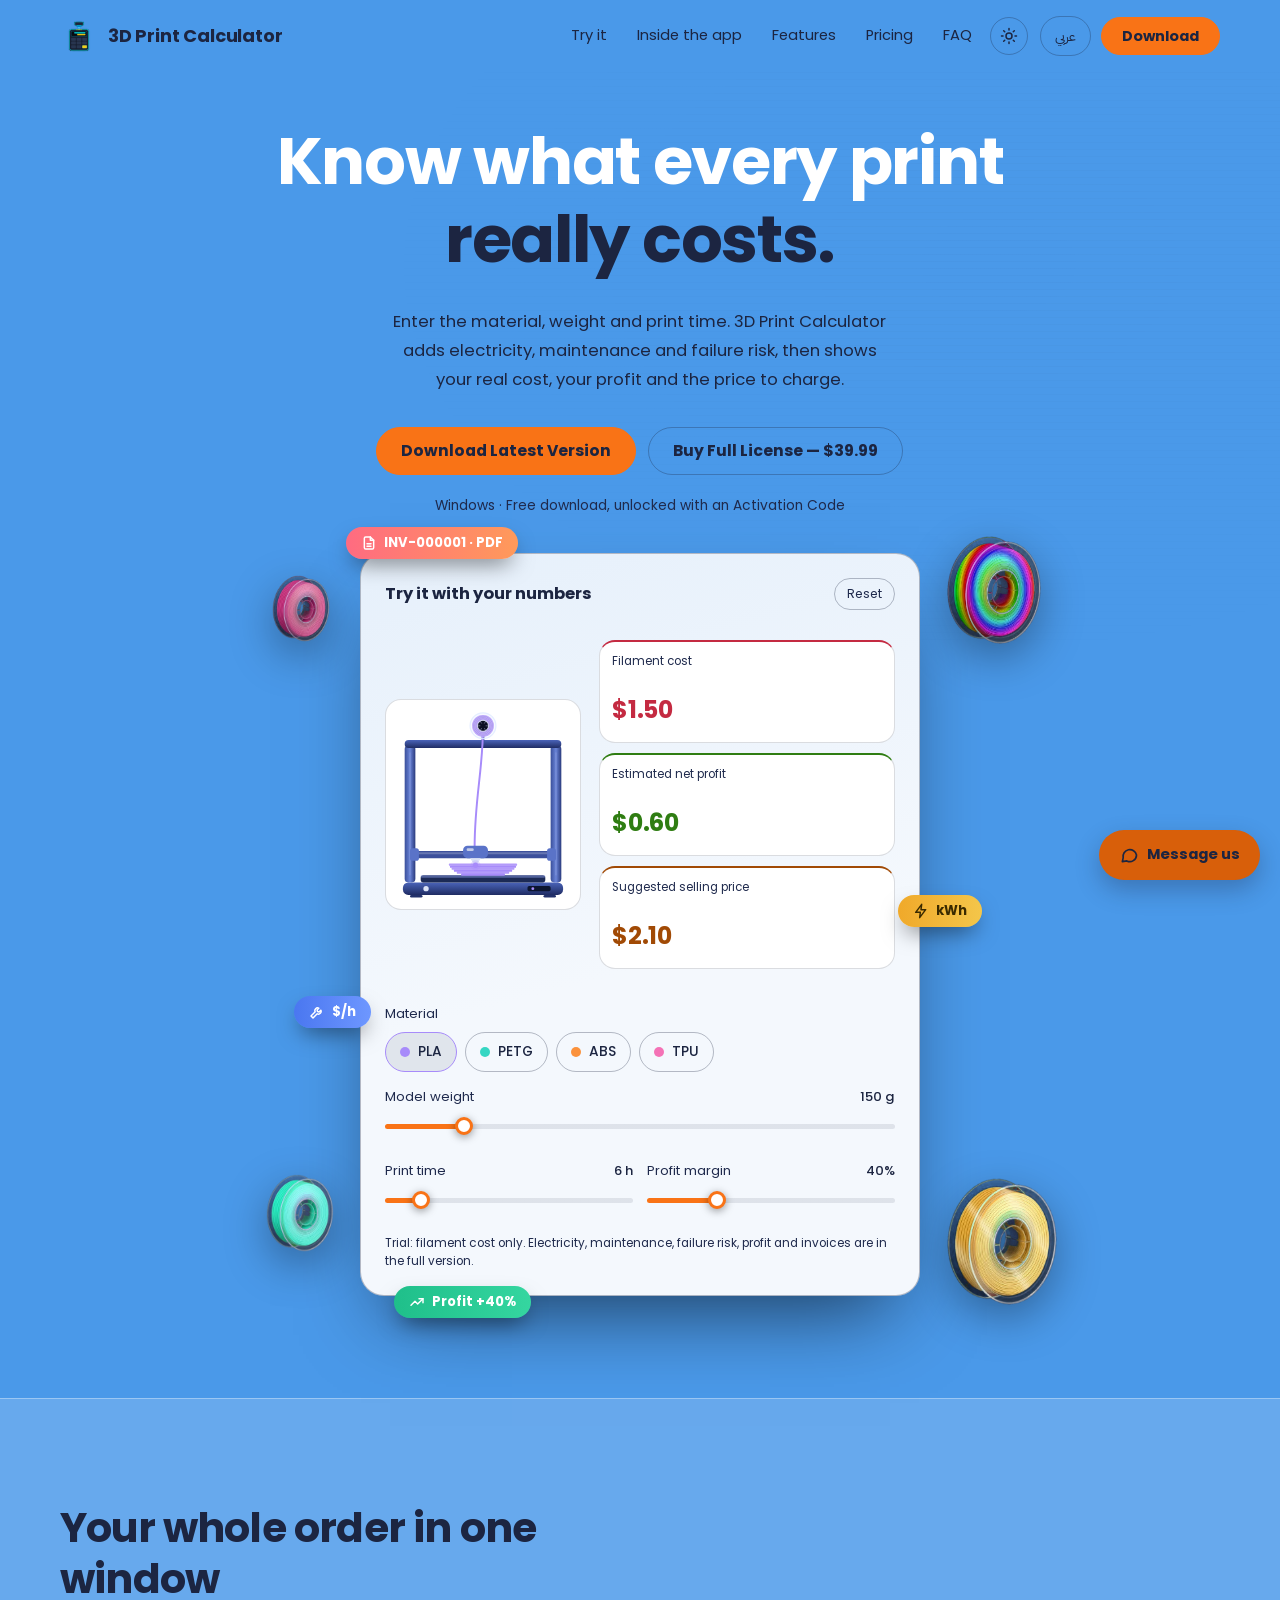
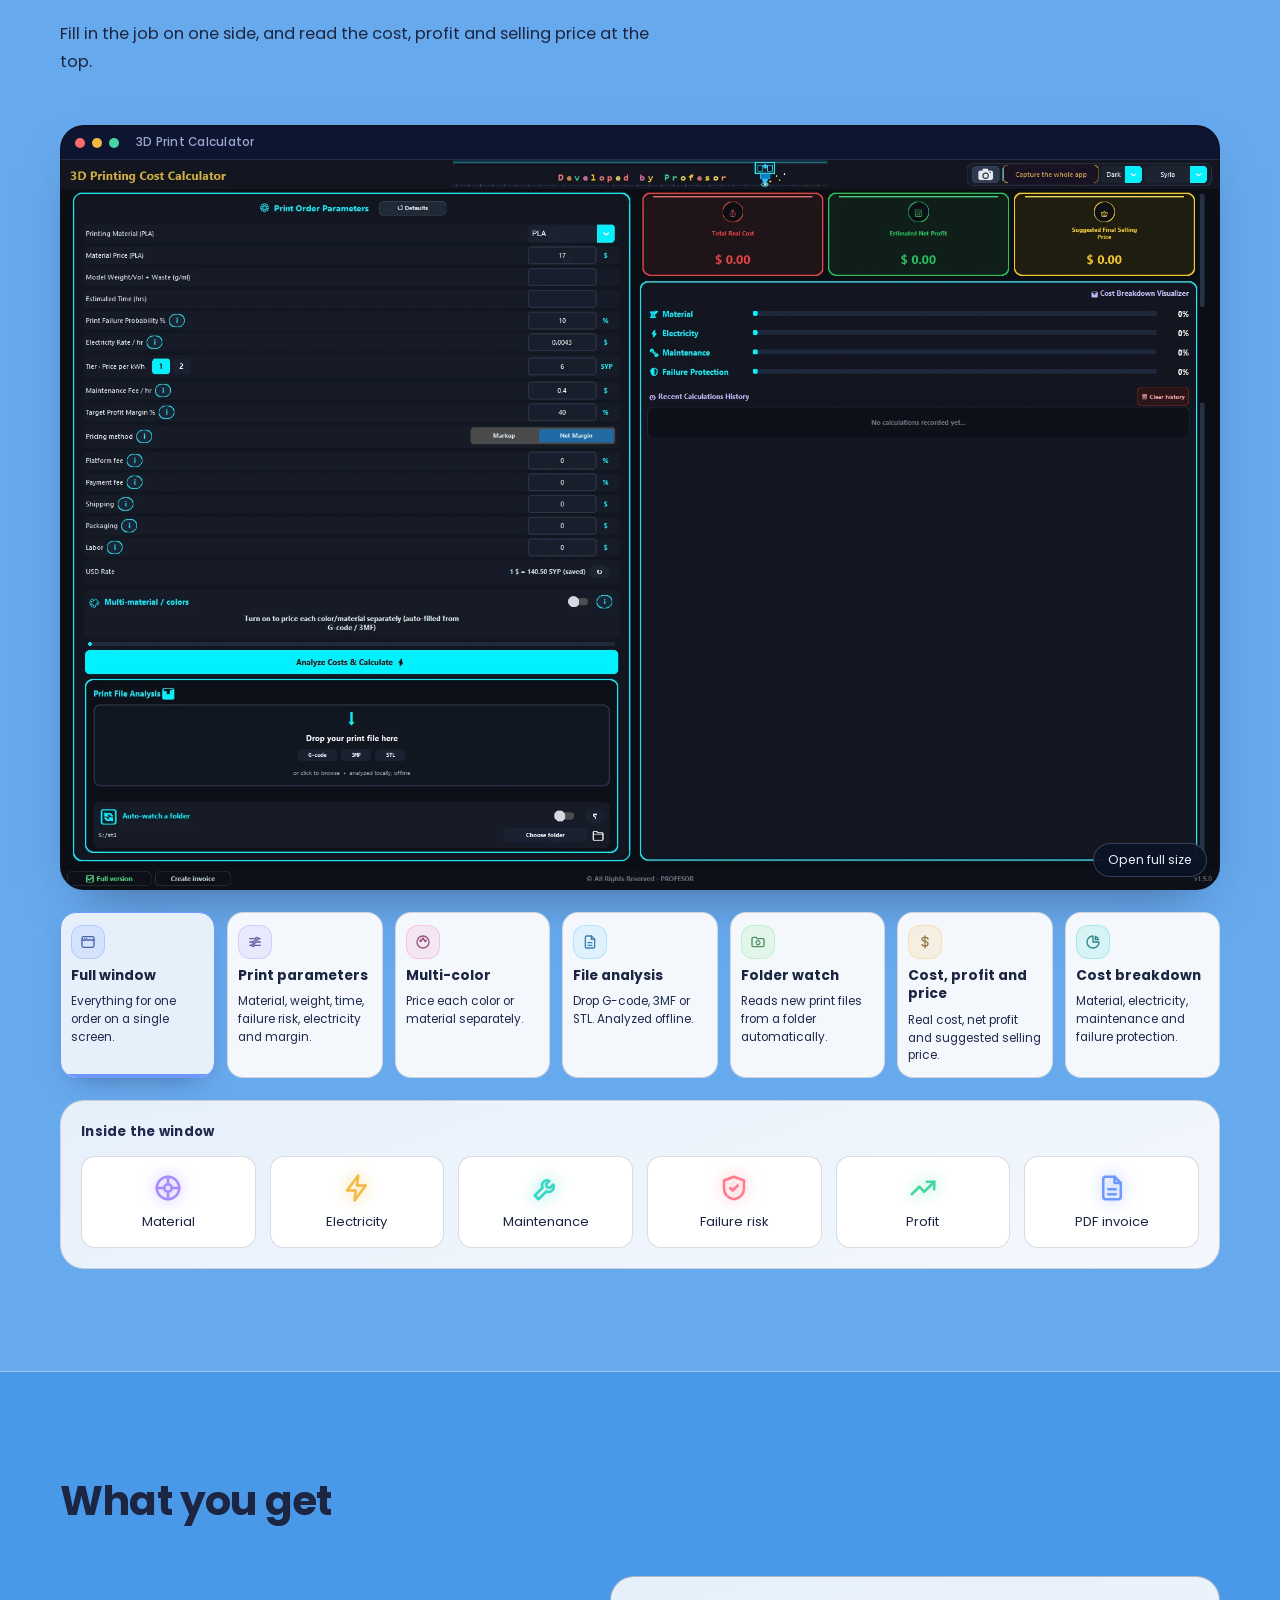
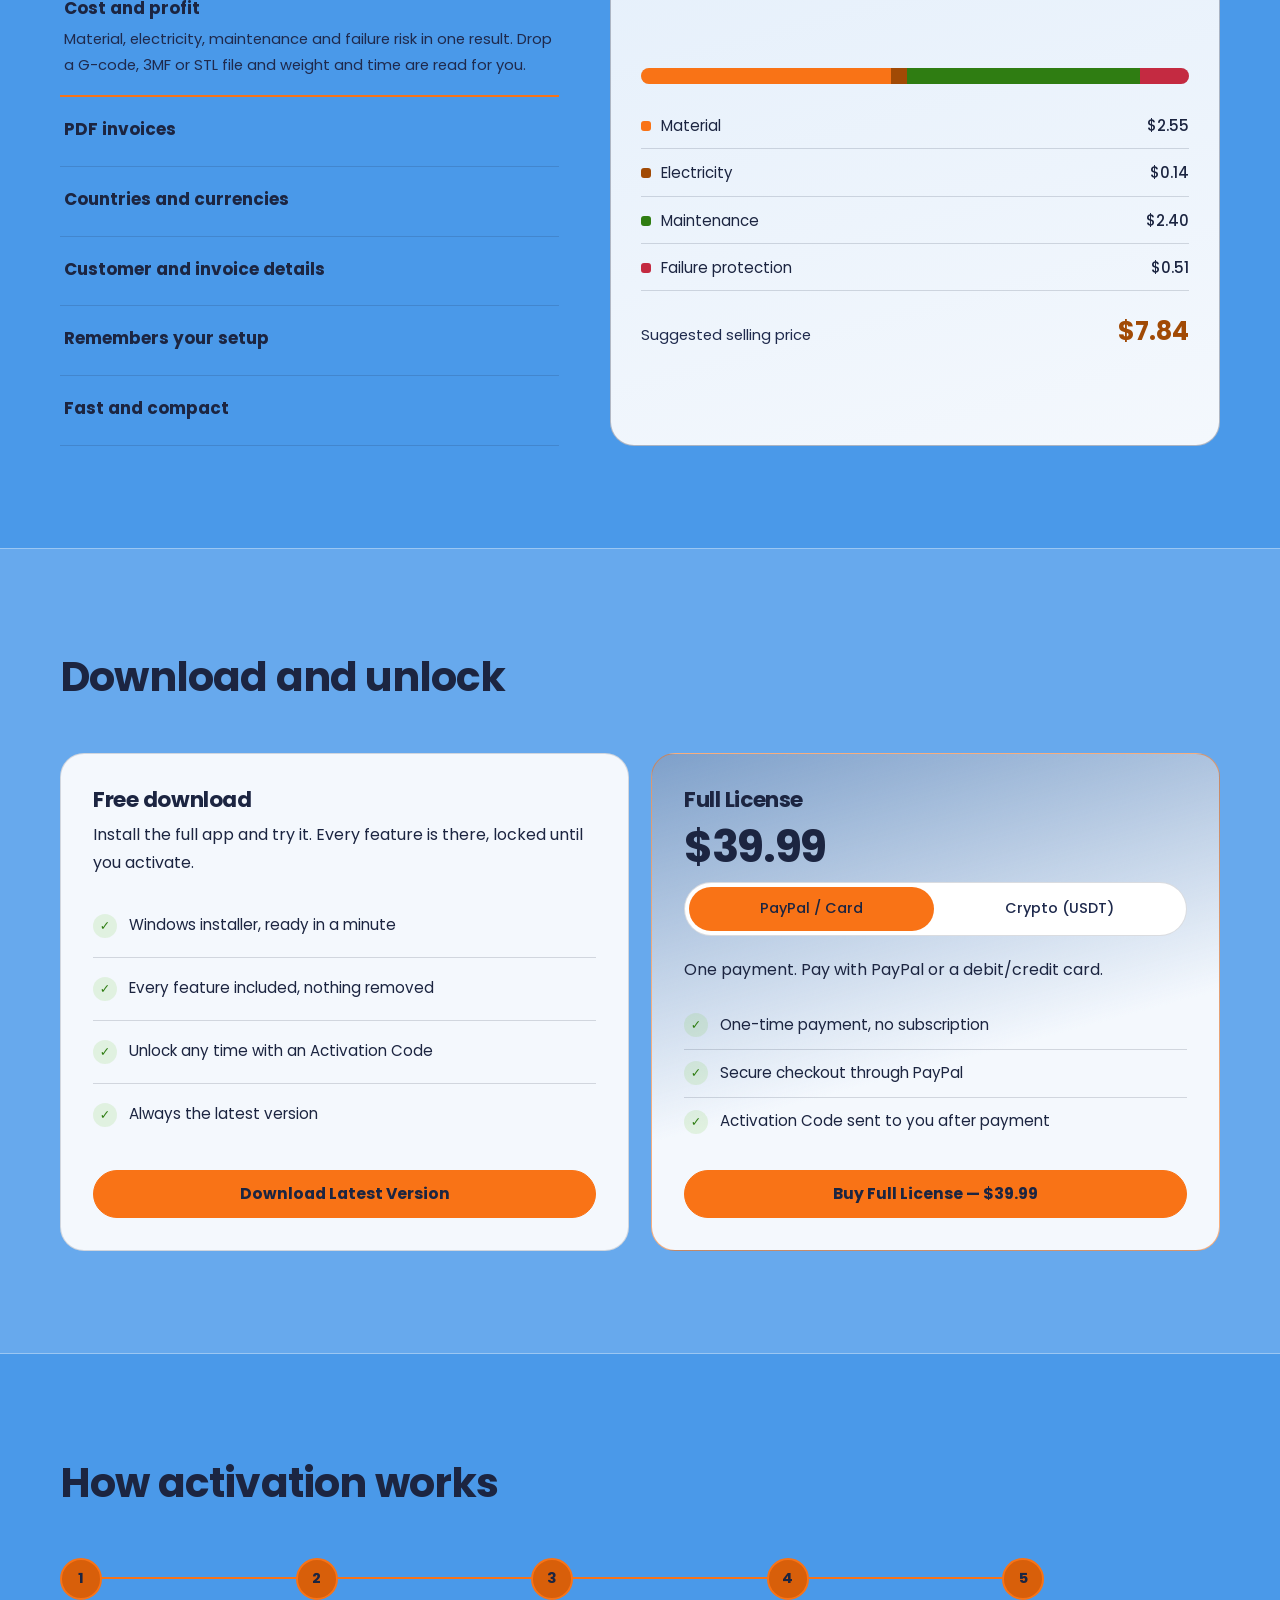
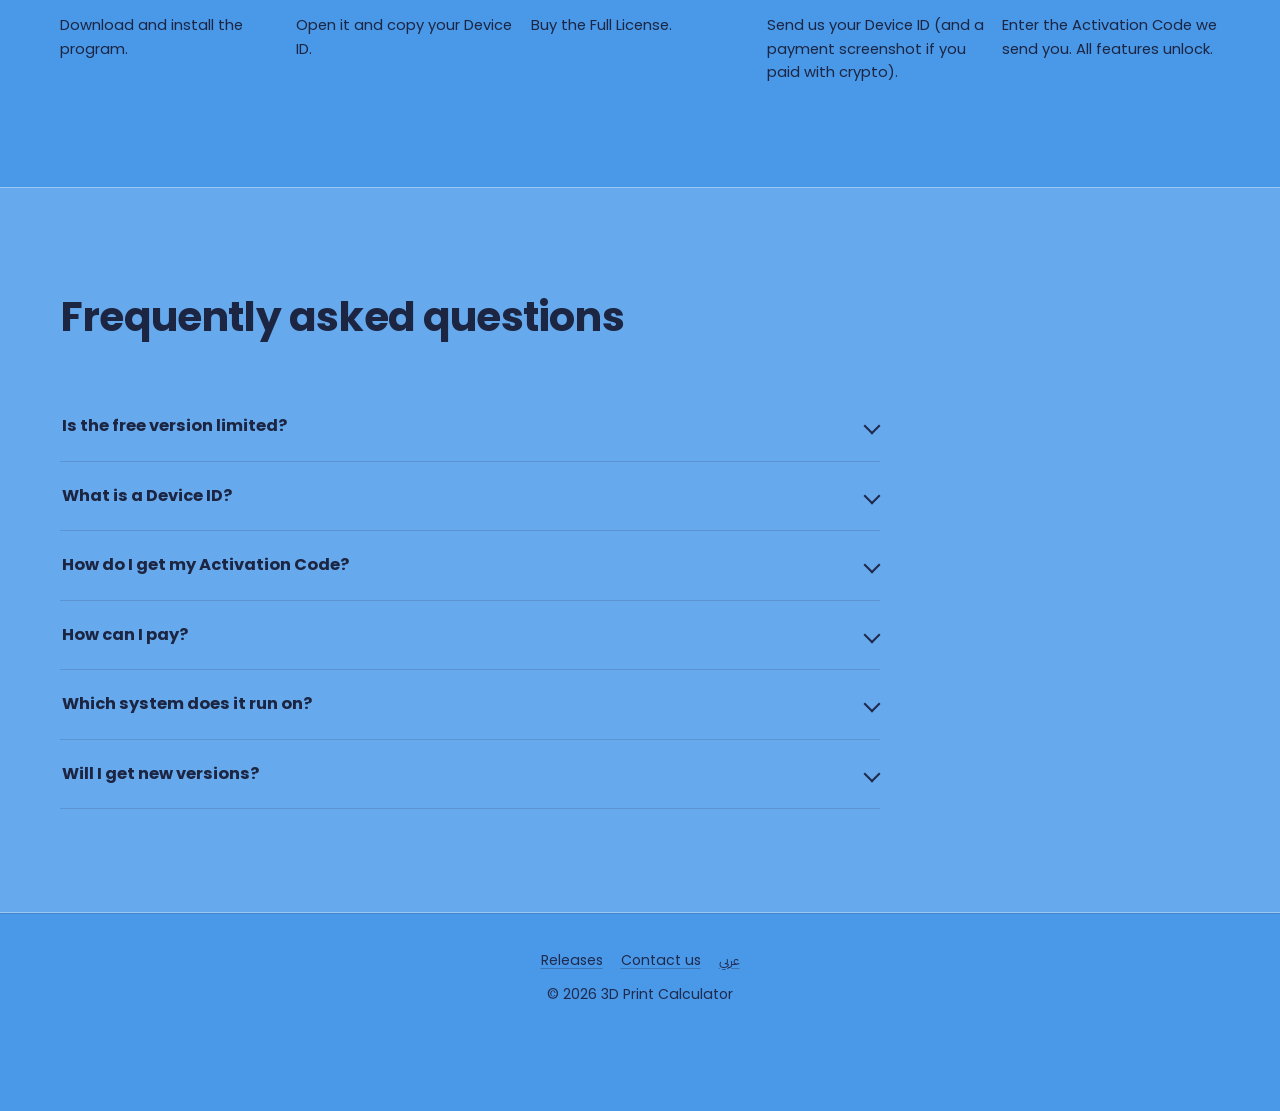
==== index.html @ eb300bf5 "Update screenshots and split app explorer tabs" ====
<!DOCTYPE html>
<html lang="en" dir="ltr">
<head>
<meta charset="utf-8">
<meta name="viewport" content="width=device-width, initial-scale=1, viewport-fit=cover">
<title>3D Print Calculator | Real cost, profit and price for every 3D print</title>
<meta name="description" content="Windows app that works out the real cost, net profit and selling price of every 3D print, including material, electricity, maintenance and failure risk. Analyzes G-code, 3MF and STL files. Creates PDF invoices. Free download.">
<meta name="robots" content="index,follow,max-image-preview:large">
<meta name="theme-color" content="#0a1124">
<script>try{var t=localStorage.getItem("theme");if(t!=="light"&&t!=="dark")t=matchMedia("(prefers-color-scheme: light)").matches?"light":"dark";document.documentElement.setAttribute("data-theme",t)}catch(e){document.documentElement.setAttribute("data-theme","dark")}</script>
<link rel="canonical" href="https://pr0fes0rx.github.io/3d-print-calculator-site/">
<link rel="alternate" hreflang="en" href="https://pr0fes0rx.github.io/3d-print-calculator-site/">
<link rel="alternate" hreflang="ar" href="https://pr0fes0rx.github.io/3d-print-calculator-site/ar/">
<link rel="alternate" hreflang="x-default" href="https://pr0fes0rx.github.io/3d-print-calculator-site/">
<meta property="og:type" content="website">
<meta property="og:site_name" content="3D Print Calculator">
<meta property="og:locale" content="en_US">
<meta property="og:title" content="3D Print Calculator | Know what every print really costs">
<meta property="og:description" content="Real cost, profit and selling price for every 3D print, plus PDF invoices. Free download for Windows, unlocked with an Activation Code.">
<meta property="og:url" content="https://pr0fes0rx.github.io/3d-print-calculator-site/">
<meta property="og:image" content="https://pr0fes0rx.github.io/3d-print-calculator-site/og.png">
<meta property="og:image:width" content="1200">
<meta property="og:image:height" content="630">
<meta name="twitter:card" content="summary_large_image">
<meta name="twitter:title" content="3D Print Calculator | Know what every print really costs">
<meta name="twitter:description" content="Real cost, profit and selling price for every 3D print, plus PDF invoices. Free download for Windows, unlocked with an Activation Code.">
<meta name="twitter:image" content="https://pr0fes0rx.github.io/3d-print-calculator-site/og.png">
<link rel="icon" href="favicon.ico" sizes="any">
<link rel="icon" type="image/png" href="favicon.png">
<link rel="preload" href="fonts/poppins-bold.woff" as="font" type="font/woff" crossorigin>
<link rel="preload" href="fonts/poppins-regular.woff" as="font" type="font/woff" crossorigin>
<script>document.documentElement.className+=" js"</script>
<script>try{var l=localStorage.getItem("lang");if(l==="ar"||(!l&&/^ar/i.test(navigator.language||"")))location.replace("ar/index.html")}catch(e){}</script>
<link rel="stylesheet" href="site.css">
<script type="application/ld+json">{"@context": "https://schema.org", "@type": "SoftwareApplication", "name": "3D Print Calculator", "alternateName": "حاسبة الطباعة ثلاثية الأبعاد", "operatingSystem": "Windows", "applicationCategory": "BusinessApplication", "description": "Windows app that works out the real cost, net profit and selling price of every 3D print, including material, electricity, maintenance and failure risk. Analyzes G-code, 3MF and STL files. Creates PDF invoices. Free download.", "url": "https://pr0fes0rx.github.io/3d-print-calculator-site/", "downloadUrl": "https://github.com/Pr0fes0rx/3d-print-calculator/releases/latest", "image": "https://pr0fes0rx.github.io/3d-print-calculator-site/og.png", "inLanguage": ["en", "ar"], "featureList": ["Real cost, net profit and selling price per print", "Material, electricity, maintenance and failure-risk breakdown", "PDF invoices in Arabic, English, French and German"], "offers": {"@type": "Offer", "price": "39.99", "priceCurrency": "USD", "availability": "https://schema.org/InStock", "url": "https://pr0fes0rx.github.io/3d-print-calculator-site/#get"}}</script>
<script type="application/ld+json">{"@context": "https://schema.org", "@type": "FAQPage", "inLanguage": "en", "mainEntity": [{"@type": "Question", "name": "Is the free version limited?", "acceptedAnswer": {"@type": "Answer", "text": "It is the same full program. Features stay locked until you enter an Activation Code."}}, {"@type": "Question", "name": "What is a Device ID?", "acceptedAnswer": {"@type": "Answer", "text": "A code the program shows on the activation screen. We use it to create an Activation Code for your device."}}, {"@type": "Question", "name": "How do I get my Activation Code?", "acceptedAnswer": {"@type": "Answer", "text": "After payment, send your Device ID to us. We reply with your Activation Code by hand."}}, {"@type": "Question", "name": "How can I pay?", "acceptedAnswer": {"@type": "Answer", "text": "PayPal or a debit/credit card through the PayPal checkout, or USDT on the TRON (TRC20) network. Apple Pay appears where your region and browser support it."}}, {"@type": "Question", "name": "Which system does it run on?", "acceptedAnswer": {"@type": "Answer", "text": "Windows. Download the installer (Setup.exe) and run it."}}, {"@type": "Question", "name": "Will I get new versions?", "acceptedAnswer": {"@type": "Answer", "text": "Yes. The Download button always gives the latest release."}}]}</script>
</head>
<body>
<a class="skip" href="#main">Skip to content</a>
<header class="top"><div class="wrap bar">
  <a class="logo" href="index.html"><img src="logo.png" width="38" height="38" alt="3D Print Calculator logo">3D Print Calculator</a>
  <nav aria-label="Main">
    <a class="nl" href="#try">Try it</a>
    <a class="nl" href="#app">Inside the app</a>
    <a class="nl" href="#features">Features</a>
    <a class="nl" href="#get">Pricing</a>
    <a class="nl" href="#faq">FAQ</a>
    <button class="theme" id="theme" type="button" aria-label="Dark / light mode" title="Dark / light mode"><svg class="i-moon" viewBox="0 0 24 24" fill="none" stroke="currentColor" stroke-width="2" stroke-linecap="round" stroke-linejoin="round"><path d="M21 12.8A9 9 0 1 1 11.2 3a7 7 0 0 0 9.8 9.8z"/></svg><svg class="i-sun" viewBox="0 0 24 24" fill="none" stroke="currentColor" stroke-width="2" stroke-linecap="round"><circle cx="12" cy="12" r="4"/><path d="M12 2v2M12 20v2M4.9 4.9l1.4 1.4M17.7 17.7l1.4 1.4M2 12h2M20 12h2M4.9 19.1l1.4-1.4M17.7 6.3l1.4-1.4"/></svg></button>
    <a class="lang" id="lang" href="ar/index.html" hreflang="ar" lang="ar">عربي</a>
    <a class="btn sm" href="#get">Download</a>
  </nav>
</div></header>

<main id="main">
<section class="hero" id="top"><div class="wrap hero-grid">
  <div class="hero-copy">
    <h1><span class="a">Know what every print</span><span>really costs.</span></h1>
    <p class="hero-sub">Enter the material, weight and print time. 3D Print Calculator adds electricity, maintenance and failure risk, then shows your real cost, your profit and the price to charge.</p>
    <div class="cta">
      <a class="btn" href="https://github.com/Pr0fes0rx/3d-print-calculator/releases/latest" rel="noopener">Download Latest Version</a>
      <a class="btn ghost" href="#buy">Buy Full License — $39.99</a>
    </div>
    <p class="meta"><span id="ver"></span>Windows · Free download, unlocked with an Activation Code</p>
  </div>

  <div class="stage"><img class="fl spool s1" src="img/spool-rainbow.webp" width="340" height="391" alt="" aria-hidden="true" decoding="async"><img class="fl spool s2" src="img/spool-gloss.webp" width="340" height="391" alt="" aria-hidden="true" decoding="async"><img class="fl spool s3" src="img/spool-glow.webp" width="340" height="391" alt="" aria-hidden="true" decoding="async"><img class="fl spool s4" src="img/spool-pink.webp" width="340" height="391" alt="" aria-hidden="true" decoding="async"><span class="fl chip c1" aria-hidden="true"><svg viewBox="0 0 24 24" fill="none" stroke="currentColor" stroke-width="2.2" stroke-linecap="round" stroke-linejoin="round"><path d="M14 3H7a2 2 0 0 0-2 2v14a2 2 0 0 0 2 2h10a2 2 0 0 0 2-2V8z"/><path d="M14 3v5h5M9 13h6M9 17h6"/></svg>INV-000001 · PDF</span><span class="fl chip c2" aria-hidden="true"><svg viewBox="0 0 24 24" fill="none" stroke="currentColor" stroke-width="2.2" stroke-linecap="round" stroke-linejoin="round"><path d="M3 17l6-6 4 4 8-8"/><path d="M15 7h6v6"/></svg>Profit +40%</span><span class="fl chip c3" aria-hidden="true"><svg viewBox="0 0 24 24" fill="none" stroke="currentColor" stroke-width="2.2" stroke-linecap="round" stroke-linejoin="round"><path d="M13 2L4 14h7l-1 8 9-12h-7z"/></svg>kWh</span><span class="fl chip c4" aria-hidden="true"><svg viewBox="0 0 24 24" fill="none" stroke="currentColor" stroke-width="2.2" stroke-linecap="round" stroke-linejoin="round"><path d="M14.7 6.3a4 4 0 0 0-5.4 5.4L3 18l3 3 6.3-6.3a4 4 0 0 0 5.4-5.4l-2.6 2.6-2.4-.6-.6-2.4z"/></svg>$/h</span>
  <div class="lab" id="lab" style="--fil:#a78bfa"><div id="try"></div>
    <div class="lab-head"><h2>Try it with your numbers</h2><button type="button" id="reset">Reset</button></div>
    <div class="lab-top">
      <div class="scene"><svg id="sc" viewBox="0 -24 200 214" role="img" aria-label="Animation of a vase being 3D printed layer by layer while the cost so far counts up">
<defs><linearGradient id="pg" x1="0" y1="0" x2="1" y2="0"><stop offset="0" stop-color="#3a4f9a"/><stop offset=".5" stop-color="#6a84d8"/><stop offset="1" stop-color="#2a3a7c"/></linearGradient><linearGradient id="pb" x1="0" y1="0" x2="0" y2="1"><stop offset="0" stop-color="#4a63b8"/><stop offset="1" stop-color="#1f2c63"/></linearGradient></defs>
<rect x="10" y="172" width="180" height="14" rx="6" fill="url(#pb)"/><rect x="150" y="176" width="26" height="6" rx="2" fill="#0c1530"/><circle cx="156" cy="179" r="1.6" fill="var(--fil)"/><circle cx="36" cy="179" r="3" fill="#dbe3f7"/>
<rect x="18" y="186" width="14" height="3" rx="1.5" fill="#22306a"/><rect x="168" y="186" width="14" height="3" rx="1.5" fill="#22306a"/>
<rect x="30" y="164" width="140" height="8" rx="3" fill="#1c2a55"/><rect x="30" y="164" width="140" height="2.6" rx="1.3" fill="#7d90d8" opacity=".55"/>
<rect x="12" y="18" width="12" height="154" rx="4" fill="url(#pg)"/><rect x="176" y="18" width="12" height="154" rx="4" fill="url(#pg)"/>
<path d="M18 26v138M182 26v138" stroke="rgba(255,255,255,.2)" stroke-width="1"/>
<rect x="12" y="12" width="176" height="9" rx="4.5" fill="url(#pb)"/>
<path d="M100 -4v18" stroke="#3b4f9c" stroke-width="3" stroke-linecap="round"/>
<g id="lay"></g>
<path id="fil" d="M100 -2C100 40 100 70 100 118" fill="none" stroke="var(--fil)" stroke-width="2.2" stroke-linecap="round"/>
<g id="gan" transform="translate(0,150)"><rect x="24" y="0" width="152" height="8" rx="3" fill="#3b4f9c"/><rect x="24" y="1.5" width="152" height="2" rx="1" fill="rgba(255,255,255,.22)"/><rect x="18" y="-3" width="10" height="14" rx="3" fill="#5a73c8"/><rect x="172" y="-3" width="10" height="14" rx="3" fill="#5a73c8"/></g>
<g id="car"><rect x="0" y="0" width="28" height="14" rx="5" fill="#5a73c8"/><rect x="4" y="3" width="8" height="3" rx="1.5" fill="#c2cce8"/><path d="M8 14h12l-4.2 7h-3.6z" fill="#dbe3f7"/><circle cx="14" cy="22" r="3" fill="var(--fil)"/><circle cx="14" cy="22" r="5.5" fill="var(--fil)" opacity=".25"/></g>
<g class="pspool"><circle cx="100" cy="-4" r="14.5" fill="rgba(200,215,255,.12)" stroke="rgba(225,235,255,.85)" stroke-width="1.4"/><circle cx="100" cy="-4" r="12.2" fill="var(--fil)"/><circle cx="100" cy="-4" r="12.2" fill="rgba(255,255,255,.2)"/><circle cx="100" cy="-4" r="11.6" fill="none" stroke="rgba(255,255,255,.35)" stroke-width=".4"/><circle cx="100" cy="-4" r="10.8" fill="none" stroke="rgba(20,0,60,.2)" stroke-width=".4"/><circle cx="100" cy="-4" r="10.1" fill="none" stroke="rgba(255,255,255,.35)" stroke-width=".4"/><circle cx="100" cy="-4" r="9.3" fill="none" stroke="rgba(20,0,60,.2)" stroke-width=".4"/><circle cx="100" cy="-4" r="8.6" fill="none" stroke="rgba(255,255,255,.35)" stroke-width=".4"/><circle cx="100" cy="-4" r="7.8" fill="none" stroke="rgba(20,0,60,.2)" stroke-width=".4"/><circle cx="100" cy="-4" r="7.1" fill="none" stroke="rgba(255,255,255,.35)" stroke-width=".4"/><circle cx="100" cy="-4" r="6.3" fill="none" stroke="rgba(20,0,60,.2)" stroke-width=".4"/><circle cx="100" cy="-4" r="6.2" fill="#0c1022"/><path d="M100 -9.9v0" stroke="none"/><g stroke="rgba(190,200,230,.5)" stroke-width="1" stroke-linecap="round"><path d="M103.4 -4.0 L105.9 -4.0"/><path d="M101.7 -1.1 L103.0 1.1"/><path d="M98.3 -1.1 L97.0 1.1"/><path d="M96.6 -4.0 L94.1 -4.0"/><path d="M98.3 -6.9 L97.0 -9.1"/><path d="M101.7 -6.9 L103.0 -9.1"/></g><circle cx="100" cy="-4" r="6.2" fill="none" stroke="rgba(235,242,255,.85)" stroke-width="1.1"/></g>
</svg></div>
      <div class="tiles" aria-live="polite">
        <div class="tile t-cost"><span>Filament cost</span><b id="oc">$1.50</b></div>
        <div class="tile t-profit"><span>Estimated net profit</span><b id="on">$0.60</b></div>
        <div class="tile t-price"><span>Suggested selling price</span><b id="op">$2.10</b></div>
      </div>
    </div>
    <div class="ctl">
      <div>
        <div class="ctl-label"><span id="lm">Material</span></div>
        <div class="mats" role="radiogroup" aria-labelledby="lm">
          <button type="button" class="mat" role="radio" aria-checked="true" data-m="PLA" data-p="10" data-c="#a78bfa" style="--c:#a78bfa"><i></i>PLA</button>
          <button type="button" class="mat" role="radio" aria-checked="false" data-m="PETG" data-p="11" data-c="#35d6c3" style="--c:#35d6c3"><i></i>PETG</button>
          <button type="button" class="mat" role="radio" aria-checked="false" data-m="ABS" data-p="9" data-c="#fb923c" style="--c:#fb923c"><i></i>ABS</button>
          <button type="button" class="mat" role="radio" aria-checked="false" data-m="TPU" data-p="15" data-c="#f472b6" style="--c:#f472b6"><i></i>TPU</button>
        </div>
      </div>
      <div><label class="ctl-label" for="rw"><span>Model weight</span><output id="ow" for="rw">150 g</output></label>
        <input id="rw" type="range" min="10" max="1000" step="10" value="150" style="--p:14.1%"></div>
      <div class="ctl-2">
        <div><label class="ctl-label" for="rh"><span>Print time</span><output id="oh" for="rh">6 h</output></label>
          <input id="rh" type="range" min="0.5" max="48" step="0.5" value="6" style="--p:11.6%"></div>
        <div><label class="ctl-label" for="rm"><span>Profit margin</span><output id="om" for="rm">40%</output></label>
          <input id="rm" type="range" min="0" max="150" step="5" value="40" style="--p:26.7%"></div>
      </div>
    </div>
    <p class="lab-note">Trial: filament cost only. Electricity, maintenance, failure risk, profit and invoices are in the full version.</p>
  </div>
  </div>
</div></section>

<section class="sec alt" id="app"><div class="wrap">
  <div class="sec-head"><h2>Your whole order in one window</h2><p>Fill in the job on one side, and read the cost, profit and selling price at the top.</p></div>
  <div class="xp" id="xp">
    <div class="xp-frame">
      <div class="xp-bar" aria-hidden="true"><i></i><i></i><i></i><span>3D Print Calculator</span></div>
      <div class="xp-view">
        <div class="xp-stage"><img src="img/app-en.webp?v=3" width="1920" height="1208" loading="lazy" decoding="async" alt="3D Print Calculator app, English interface: print order parameters, cost, profit and selling price tiles and cost breakdown"><div class="xp-hl"></div></div>
        <a class="xp-open" href="img/app-en.webp?v=3" target="_blank" rel="noopener">Open full size</a>
      </div>
    </div>
    <div class="xp-tabs" role="tablist" aria-label="Your whole order in one window">
      <button type="button" role="tab" class="xp-tab" style="--c:#6e97ff" aria-selected="true" data-x="0" data-y="0" data-w="0" data-h="0"><svg viewBox="0 0 24 24" fill="none" stroke="currentColor" stroke-width="2" stroke-linecap="round" stroke-linejoin="round" aria-hidden="true"><rect x="3" y="4" width="18" height="16" rx="2.5"/><path d="M3 9h18M7 6.5h.01M10 6.5h.01"/></svg><b>Full window</b><span>Everything for one order on a single screen.</span></button>
      <button type="button" role="tab" class="xp-tab" style="--c:#a78bfa" aria-selected="false" data-x="2.1" data-y="5.1" data-w="46.0" data-h="52.8"><svg viewBox="0 0 24 24" fill="none" stroke="currentColor" stroke-width="2" stroke-linecap="round" stroke-linejoin="round" aria-hidden="true"><path d="M4 7h9M17 7h3M4 17h3M11 17h9"/><circle cx="15" cy="7" r="2"/><circle cx="9" cy="17" r="2"/><path d="M4 12h5M13 12h7"/><circle cx="11" cy="12" r="2"/></svg><b>Print parameters</b><span>Material, weight, time, failure risk, electricity and margin.</span></button>
      <button type="button" role="tab" class="xp-tab" style="--c:#ff7ab6" aria-selected="false" data-x="2.1" data-y="58.8" data-w="46.0" data-h="8.1"><svg viewBox="0 0 24 24" fill="none" stroke="currentColor" stroke-width="2" stroke-linecap="round" stroke-linejoin="round" aria-hidden="true"><circle cx="12" cy="12" r="9"/><circle cx="8.5" cy="10" r="1.2"/><circle cx="12" cy="7.5" r="1.2"/><circle cx="15.5" cy="10" r="1.2"/></svg><b>Multi-color</b><span>Price each color or material separately.</span></button>
      <button type="button" role="tab" class="xp-tab" style="--c:#5ec8ff" aria-selected="false" data-x="2.1" data-y="71.2" data-w="46.0" data-h="15.9"><svg viewBox="0 0 24 24" fill="none" stroke="currentColor" stroke-width="2" stroke-linecap="round" stroke-linejoin="round" aria-hidden="true"><path d="M14 3H7a2 2 0 0 0-2 2v14a2 2 0 0 0 2 2h10a2 2 0 0 0 2-2V8z"/><path d="M14 3v5h5M9 13h6M9 17h6"/></svg><b>File analysis</b><span>Drop G-code, 3MF or STL. Analyzed offline.</span></button>
      <button type="button" role="tab" class="xp-tab" style="--c:#7be37b" aria-selected="false" data-x="2.1" data-y="87.9" data-w="46.0" data-h="6.9"><svg viewBox="0 0 24 24" fill="none" stroke="currentColor" stroke-width="2" stroke-linecap="round" stroke-linejoin="round" aria-hidden="true"><path d="M3 7a2 2 0 0 1 2-2h4l2 2h8a2 2 0 0 1 2 2v8a2 2 0 0 1-2 2H5a2 2 0 0 1-2-2z"/><path d="M9 13a3 3 0 0 1 5.2-2M15 13a3 3 0 0 1-5.2 2"/></svg><b>Folder watch</b><span>Reads new print files from a folder automatically.</span></button>
      <button type="button" role="tab" class="xp-tab" style="--c:#f4b942" aria-selected="false" data-x="50.2" data-y="4.6" data-w="47.7" data-h="11.3"><svg viewBox="0 0 24 24" fill="none" stroke="currentColor" stroke-width="2" stroke-linecap="round" stroke-linejoin="round" aria-hidden="true"><path d="M12 3v18"/><path d="M16.5 7.5C16.5 6 14.5 5 12 5S7.5 6 7.5 7.8 9.5 10.5 12 11s4.5 1.3 4.5 3.2S14.5 18 12 18s-4.5-1-4.5-2.5"/></svg><b>Cost, profit and price</b><span>Real cost, net profit and suggested selling price.</span></button>
      <button type="button" role="tab" class="xp-tab" style="--c:#35d6c3" aria-selected="false" data-x="50.1" data-y="16.7" data-w="47.9" data-h="79.3"><svg viewBox="0 0 24 24" fill="none" stroke="currentColor" stroke-width="2" stroke-linecap="round" stroke-linejoin="round" aria-hidden="true"><path d="M12 3a9 9 0 1 0 9 9h-9z"/><path d="M15.5 3.6A9 9 0 0 1 20.4 8.5H15.5z"/></svg><b>Cost breakdown</b><span>Material, electricity, maintenance and failure protection.</span></button>
    </div>
<div class="xp-ui"><p class="xp-ui-h">Inside the window</p><div class="xp-ui-g"><div class="ui-t u1" style="--c:#a78bfa"><svg viewBox="0 0 24 24" fill="none" stroke="currentColor" stroke-width="2" stroke-linecap="round" stroke-linejoin="round" aria-hidden="true"><circle cx="12" cy="12" r="9"/><circle cx="12" cy="12" r="3"/><path d="M12 3v6M12 15v6M3 12h6M15 12h6"/></svg><span>Material</span></div><div class="ui-t u2" style="--c:#f4b942"><svg viewBox="0 0 24 24" fill="none" stroke="currentColor" stroke-width="2" stroke-linecap="round" stroke-linejoin="round" aria-hidden="true"><path d="M13 2L4 14h7l-1 8 9-12h-7z"/></svg><span>Electricity</span></div><div class="ui-t u3" style="--c:#35d6c3"><svg viewBox="0 0 24 24" fill="none" stroke="currentColor" stroke-width="2" stroke-linecap="round" stroke-linejoin="round" aria-hidden="true"><path d="M14.7 6.3a4 4 0 0 0-5.4 5.4L3 18l3 3 6.3-6.3a4 4 0 0 0 5.4-5.4l-2.6 2.6-2.4-.6-.6-2.4z"/></svg><span>Maintenance</span></div><div class="ui-t u4" style="--c:#ff7b8b"><svg viewBox="0 0 24 24" fill="none" stroke="currentColor" stroke-width="2" stroke-linecap="round" stroke-linejoin="round" aria-hidden="true"><path d="M12 3l8 3v6c0 5-3.5 8-8 9-4.5-1-8-4-8-9V6z"/><path d="M9 12l2 2 4-4"/></svg><span>Failure risk</span></div><div class="ui-t u5" style="--c:#46d6a0"><svg viewBox="0 0 24 24" fill="none" stroke="currentColor" stroke-width="2" stroke-linecap="round" stroke-linejoin="round" aria-hidden="true"><path d="M3 17l6-6 4 4 8-8"/><path d="M15 7h6v6"/></svg><span>Profit</span></div><div class="ui-t u6" style="--c:#6e97ff"><svg viewBox="0 0 24 24" fill="none" stroke="currentColor" stroke-width="2" stroke-linecap="round" stroke-linejoin="round" aria-hidden="true"><path d="M14 3H7a2 2 0 0 0-2 2v14a2 2 0 0 0 2 2h10a2 2 0 0 0 2-2V8z"/><path d="M14 3v5h5M9 13h6M9 17h6"/></svg><span>PDF invoice</span></div></div></div>
  </div>
</div></section>

<section class="sec" id="features"><div class="wrap">
  <div class="sec-head"><h2>What you get</h2></div>
  <div class="ft">
    <div class="ft-list" role="tablist" aria-orientation="vertical">
      <button type="button" role="tab" class="ft-tab" aria-selected="true"><b>Cost and profit</b><span>Material, electricity, maintenance and failure risk in one result. Drop a G-code, 3MF or STL file and weight and time are read for you.</span></button>
      <button type="button" role="tab" class="ft-tab" aria-selected="false"><b>PDF invoices</b><span>Create invoices in Arabic, English, French or German, with preview and automatic numbering (INV-000001).</span></button>
      <button type="button" role="tab" class="ft-tab" aria-selected="false"><b>Countries and currencies</b><span>Supports many Arab and international countries, with their currencies, electricity prices and exchange rates.</span></button>
      <button type="button" role="tab" class="ft-tab" aria-selected="false"><b>Customer and invoice details</b><span>Customer and delivery info, line items, discount, shipping, tax and notes, with multi-page tables.</span></button>
      <button type="button" role="tab" class="ft-tab" aria-selected="false"><b>Remembers your setup</b><span>Language, theme, printer, material and results are saved automatically.</span></button>
      <button type="button" role="tab" class="ft-tab" aria-selected="false"><b>Fast and compact</b><span>Smooth scrolling and a compact layout that fits small screens.</span></button>
    </div>
    <div class="ft-view">
      <div class="fp on" role="tabpanel">
        <div class="stack"><i style="--w:46%;--c:var(--blue)"></i><i style="--w:3%;--c:var(--amber)"></i><i style="--w:43%;--c:var(--teal)"></i><i style="--w:9%;--c:var(--red)"></i></div>
        <ul class="legend">
          <li style="--c:var(--blue)"><i></i>Material<b>$2.55</b></li>
          <li style="--c:var(--amber)"><i></i>Electricity<b>$0.14</b></li>
          <li style="--c:var(--teal)"><i></i>Maintenance<b>$2.40</b></li>
          <li style="--c:var(--red)"><i></i>Failure protection<b>$0.51</b></li>
        </ul>
        <div class="legend-sum"><span>Suggested selling price</span><b>$7.84</b></div>
      </div>
      <div class="fp" role="tabpanel" hidden>
        <div class="pills" id="invl" role="group" aria-label="Invoice language">
          <button type="button" data-l="en" aria-pressed="true">English</button><button type="button" data-l="ar" aria-pressed="false">العربية</button><button type="button" data-l="fr" aria-pressed="false">Français</button><button type="button" data-l="de" aria-pressed="false">Deutsch</button>
        </div>
        <div class="paper" id="paper" dir="ltr" lang="en">
          <div class="ph"><b data-w="inv">Invoice</b><span>INV-000001</span></div>
          <table>
            <thead><tr><th data-w="item">Item</th><th data-w="qty">Qty</th><th data-w="amt">Amount</th></tr></thead>
            <tbody><tr><td dir="ltr">Phone stand (PLA)</td><td>2</td><td dir="ltr">$15.68</td></tr><tr><td dir="ltr">Box lid (PETG)</td><td>1</td><td dir="ltr">$6.20</td></tr></tbody>
          </table>
          <div class="sum"><span data-w="sub">Subtotal</span><span dir="ltr">$21.88</span></div>
          <div class="sum"><span data-w="ship">Shipping</span><span dir="ltr">$3.00</span></div>
          <div class="sum t"><span data-w="total">Total</span><span dir="ltr">$24.88</span></div>
        </div>
      </div>
      <div class="fp" role="tabpanel" hidden>
        <div class="cx" id="cx">
          <div class="cx-top"><img class="cx-code" id="cxCode" src="img/flags/sy.webp" width="126" height="94" alt=""><div><small>Country</small><b id="cxName">Syria</b></div></div>
          <div class="ctries" role="radiogroup" aria-label="Country"><button type="button" role="radio" aria-checked="true" tabindex="0" data-code="SY" data-flag="img/flags/sy.webp" data-n="Syria" data-cur="SYP" data-curn="Syrian pound" data-kwh="6" data-rt="138.25" data-r="138.25" data-ap="0"><img class="fg" src="img/flags/sy.webp" width="21" height="16" alt="" decoding="async">Syria</button><button type="button" role="radio" aria-checked="false" tabindex="-1" data-code="IQ" data-flag="img/flags/iq.webp" data-n="Iraq" data-cur="IQD" data-curn="Iraqi dinar" data-kwh="10" data-rt="1,310" data-r="1310" data-ap="0"><img class="fg" src="img/flags/iq.webp" width="21" height="16" alt="" decoding="async">Iraq</button><button type="button" role="radio" aria-checked="false" tabindex="-1" data-code="JO" data-flag="img/flags/jo.webp" data-n="Jordan" data-cur="JOD" data-curn="Jordanian dinar" data-kwh="0.033" data-rt="0.709" data-r="0.709" data-ap="0"><img class="fg" src="img/flags/jo.webp" width="21" height="16" alt="" decoding="async">Jordan</button><button type="button" role="radio" aria-checked="false" tabindex="-1" data-code="SA" data-flag="img/flags/sa.webp" data-n="Saudi Arabia" data-cur="SAR" data-curn="Saudi riyal" data-kwh="0.18" data-rt="3.75" data-r="3.75" data-ap="0"><img class="fg" src="img/flags/sa.webp" width="21" height="16" alt="" decoding="async">Saudi Arabia</button><button type="button" role="radio" aria-checked="false" tabindex="-1" data-code="EG" data-flag="img/flags/eg.webp" data-n="Egypt" data-cur="EGP" data-curn="Egyptian pound" data-kwh="0.68" data-rt="48" data-r="48" data-ap="1"><img class="fg" src="img/flags/eg.webp" width="21" height="16" alt="" decoding="async">Egypt</button><button type="button" role="radio" aria-checked="false" tabindex="-1" data-code="DZ" data-flag="img/flags/dz.webp" data-n="Algeria" data-cur="DZD" data-curn="Algerian dinar" data-kwh="1.78" data-rt="130" data-r="130" data-ap="1"><img class="fg" src="img/flags/dz.webp" width="21" height="16" alt="" decoding="async">Algeria</button><button type="button" role="radio" aria-checked="false" tabindex="-1" data-code="US" data-flag="img/flags/us.webp" data-n="USA" data-cur="USD" data-curn="US dollar" data-kwh="0.17" data-rt="1" data-r="1" data-ap="0"><img class="fg" src="img/flags/us.webp" width="21" height="16" alt="" decoding="async">USA</button><button type="button" role="radio" aria-checked="false" tabindex="-1" data-code="DE" data-flag="img/flags/de.webp" data-n="Germany" data-cur="EUR" data-curn="Euro" data-kwh="0.38" data-rt="0.86" data-r="0.86" data-ap="1"><img class="fg" src="img/flags/de.webp" width="21" height="16" alt="" decoding="async">Germany</button></div>
          <div class="rows" aria-live="polite">
            <div class="row"><span>Currency</span><b><bdi dir="ltr" id="cxCur">SYP</bdi><span class="cn"> &middot; <span id="cxCurN">Syrian pound</span></span></b></div>
            <div class="row"><span>Electricity, tier 1</span><b dir="ltr" id="cxKwh">6 SYP / kWh</b></div>
            <div class="row"><span>Exchange rate</span><b dir="ltr" id="cxRate">1 $ = 138.25 SYP</b></div>
            <div class="row ex"><span>Example: a $10 sale</span><b dir="ltr" id="cxEx">$10 = 1,382 SYP</b></div>
          </div>
          <p class="cx-note">Pick a country. Currency, electricity price and exchange rate change with it. Sample values for illustration.</p>
        </div>
      </div>
      <div class="fp" role="tabpanel" hidden>
        <div class="chk">
          <span style="--d:0.00s">Customer</span>
          <span style="--d:0.07s">Delivery</span>
          <span style="--d:0.14s">Line items</span>
          <span style="--d:0.21s">Discount</span>
          <span style="--d:0.28s">Shipping</span>
          <span style="--d:0.35s">Tax</span>
          <span style="--d:0.42s">Notes</span>
          <span style="--d:0.49s">Multi-page tables</span>
        </div>
      </div>
      <div class="fp" role="tabpanel" hidden>
        <div class="sw" style="--d:0.00s"><span>Language</span><i></i></div>
        <div class="sw" style="--d:0.12s"><span>Theme</span><i></i></div>
        <div class="sw" style="--d:0.24s"><span>Printer</span><i></i></div>
        <div class="sw" style="--d:0.36s"><span>Material</span><i></i></div>
        <div class="sw" style="--d:0.48s"><span>Latest results</span><i></i></div>
      </div>
      <div class="fp fit" role="tabpanel" hidden>
        <label class="ctl-label" for="fit"><span id="fitcap">Window width 100%</span></label>
        <input id="fit" type="range" min="40" max="100" step="1" value="100" style="--p:100%">
        <div class="fit-box" id="fitbox"><div class="fit-grid"><i></i><i></i><i></i><i></i><i></i><i></i></div></div>
      </div>
    </div>
  </div>
</div></section>

<section class="sec alt" id="get"><div class="wrap">
  <div class="sec-head"><h2>Download and unlock</h2></div>
  <div class="two">
    <div class="panel free">
      <h3>Free download</h3>
      <p>Install the full app and try it. Every feature is there, locked until you activate.</p>
      <ul class="ticks"><li>Windows installer, ready in a minute</li><li>Every feature included, nothing removed</li><li>Unlock any time with an Activation Code</li><li>Always the latest version</li></ul>
      <a class="btn" href="https://github.com/Pr0fes0rx/3d-print-calculator/releases/latest" rel="noopener">Download Latest Version</a>
    </div>
    <div class="panel buy" id="buy">
      <h3>Full License</h3>
      <div class="price">$39.99</div>
      <div class="pay-tabs" role="tablist">
        <button type="button" role="tab" id="tabPP" aria-selected="true" aria-controls="viewPP">PayPal / Card</button>
        <button type="button" role="tab" id="tabCR" aria-selected="false" aria-controls="viewCR">Crypto (USDT)</button>
      </div>
      <div class="pay-view" id="viewPP" role="tabpanel" aria-labelledby="tabPP">
        <p>One payment. Pay with PayPal or a debit/credit card.</p>
        <ul class="ticks"><li>One-time payment, no subscription</li><li>Secure checkout through PayPal</li><li>Activation Code sent to you after payment</li></ul>
        <a class="btn" href="https://www.paypal.com/ncp/payment/NK9VRK3VGKW9U" target="_blank" rel="noopener">Buy Full License — $39.99</a>
      </div>
      <div class="pay-view" id="viewCR" role="tabpanel" aria-labelledby="tabCR" hidden>
        <div class="crypto-box">
          <div class="crypto-info"><p class="k">Network</p><p class="v net" dir="ltr">USDT · TRON (TRC20)</p></div>
          <div class="crypto-info"><p class="k">Amount</p><p class="v" dir="ltr">39.99 USDT</p></div>
        </div>
        <div class="qr-wrap"><div class="qr"><svg xmlns="http://www.w3.org/2000/svg" viewBox="0 0 57 57" shape-rendering="crispEdges" role="img" aria-label="QR"><rect width="57" height="57" fill="#fff"/><path fill="#000" d="M4 4h7v1h-7zM12 4h2v1h-2zM17 4h1v1h-1zM19 4h1v1h-1zM21 4h1v1h-1zM23 4h1v1h-1zM26 4h2v1h-2zM29 4h2v1h-2zM32 4h3v1h-3zM36 4h6v1h-6zM44 4h1v1h-1zM46 4h7v1h-7zM4 5h1v1h-1zM10 5h1v1h-1zM12 5h1v1h-1zM14 5h1v1h-1zM16 5h1v1h-1zM18 5h1v1h-1zM20 5h1v1h-1zM22 5h2v1h-2zM26 5h2v1h-2zM30 5h1v1h-1zM34 5h2v1h-2zM37 5h4v1h-4zM42 5h3v1h-3zM46 5h1v1h-1zM52 5h1v1h-1zM4 6h1v1h-1zM6 6h3v1h-3zM10 6h1v1h-1zM12 6h1v1h-1zM17 6h1v1h-1zM19 6h1v1h-1zM21 6h1v1h-1zM25 6h1v1h-1zM27 6h2v1h-2zM30 6h4v1h-4zM36 6h1v1h-1zM38 6h1v1h-1zM41 6h1v1h-1zM43 6h2v1h-2zM46 6h1v1h-1zM48 6h3v1h-3zM52 6h1v1h-1zM4 7h1v1h-1zM6 7h3v1h-3zM10 7h1v1h-1zM13 7h1v1h-1zM16 7h2v1h-2zM19 7h3v1h-3zM23 7h2v1h-2zM26 7h1v1h-1zM28 7h5v1h-5zM34 7h8v1h-8zM43 7h1v1h-1zM46 7h1v1h-1zM48 7h3v1h-3zM52 7h1v1h-1zM4 8h1v1h-1zM6 8h3v1h-3zM10 8h1v1h-1zM12 8h1v1h-1zM14 8h1v1h-1zM16 8h1v1h-1zM21 8h2v1h-2zM24 8h9v1h-9zM34 8h1v1h-1zM36 8h1v1h-1zM39 8h1v1h-1zM41 8h1v1h-1zM46 8h1v1h-1zM48 8h3v1h-3zM52 8h1v1h-1zM4 9h1v1h-1zM10 9h1v1h-1zM13 9h3v1h-3zM18 9h2v1h-2zM23 9h1v1h-1zM25 9h2v1h-2zM30 9h1v1h-1zM32 9h2v1h-2zM35 9h3v1h-3zM40 9h1v1h-1zM42 9h1v1h-1zM46 9h1v1h-1zM52 9h1v1h-1zM4 10h7v1h-7zM12 10h1v1h-1zM14 10h1v1h-1zM16 10h1v1h-1zM18 10h1v1h-1zM20 10h1v1h-1zM22 10h1v1h-1zM24 10h1v1h-1zM26 10h1v1h-1zM28 10h1v1h-1zM30 10h1v1h-1zM32 10h1v1h-1zM34 10h1v1h-1zM36 10h1v1h-1zM38 10h1v1h-1zM40 10h1v1h-1zM42 10h1v1h-1zM44 10h1v1h-1zM46 10h7v1h-7zM13 11h2v1h-2zM16 11h3v1h-3zM22 11h5v1h-5zM30 11h2v1h-2zM34 11h4v1h-4zM41 11h2v1h-2zM44 11h1v1h-1zM4 12h1v1h-1zM7 12h6v1h-6zM14 12h1v1h-1zM17 12h1v1h-1zM19 12h2v1h-2zM23 12h8v1h-8zM32 12h2v1h-2zM38 12h6v1h-6zM45 12h1v1h-1zM48 12h1v1h-1zM50 12h3v1h-3zM6 13h1v1h-1zM8 13h2v1h-2zM12 13h2v1h-2zM16 13h2v1h-2zM19 13h3v1h-3zM23 13h6v1h-6zM30 13h1v1h-1zM33 13h2v1h-2zM36 13h3v1h-3zM42 13h5v1h-5zM49 13h1v1h-1zM51 13h1v1h-1zM4 14h1v1h-1zM8 14h1v1h-1zM10 14h2v1h-2zM13 14h1v1h-1zM15 14h1v1h-1zM17 14h3v1h-3zM24 14h1v1h-1zM27 14h2v1h-2zM31 14h3v1h-3zM35 14h3v1h-3zM39 14h1v1h-1zM41 14h1v1h-1zM43 14h3v1h-3zM48 14h2v1h-2zM51 14h2v1h-2zM5 15h1v1h-1zM11 15h2v1h-2zM17 15h1v1h-1zM20 15h2v1h-2zM23 15h1v1h-1zM25 15h3v1h-3zM30 15h1v1h-1zM33 15h2v1h-2zM36 15h3v1h-3zM41 15h1v1h-1zM43 15h3v1h-3zM48 15h5v1h-5zM4 16h1v1h-1zM6 16h3v1h-3zM10 16h1v1h-1zM12 16h1v1h-1zM15 16h1v1h-1zM17 16h2v1h-2zM21 16h1v1h-1zM23 16h4v1h-4zM28 16h1v1h-1zM30 16h1v1h-1zM32 16h1v1h-1zM34 16h1v1h-1zM36 16h1v1h-1zM38 16h1v1h-1zM40 16h1v1h-1zM42 16h2v1h-2zM45 16h1v1h-1zM48 16h2v1h-2zM52 16h1v1h-1zM7 17h1v1h-1zM9 17h1v1h-1zM12 17h1v1h-1zM15 17h2v1h-2zM19 17h1v1h-1zM21 17h2v1h-2zM25 17h3v1h-3zM29 17h8v1h-8zM42 17h2v1h-2zM46 17h2v1h-2zM49 17h3v1h-3zM5 18h2v1h-2zM8 18h3v1h-3zM12 18h2v1h-2zM15 18h1v1h-1zM17 18h2v1h-2zM23 18h3v1h-3zM27 18h2v1h-2zM30 18h1v1h-1zM33 18h1v1h-1zM36 18h1v1h-1zM40 18h1v1h-1zM42 18h2v1h-2zM50 18h3v1h-3zM4 19h1v1h-1zM7 19h2v1h-2zM15 19h1v1h-1zM17 19h2v1h-2zM20 19h1v1h-1zM22 19h2v1h-2zM25 19h1v1h-1zM27 19h1v1h-1zM32 19h2v1h-2zM35 19h1v1h-1zM37 19h1v1h-1zM39 19h1v1h-1zM42 19h1v1h-1zM44 19h4v1h-4zM49 19h2v1h-2zM52 19h1v1h-1zM4 20h1v1h-1zM8 20h1v1h-1zM10 20h2v1h-2zM13 20h3v1h-3zM25 20h1v1h-1zM27 20h2v1h-2zM30 20h1v1h-1zM32 20h2v1h-2zM36 20h1v1h-1zM40 20h3v1h-3zM46 20h1v1h-1zM48 20h1v1h-1zM51 20h1v1h-1zM4 21h1v1h-1zM6 21h4v1h-4zM12 21h1v1h-1zM14 21h1v1h-1zM17 21h1v1h-1zM19 21h2v1h-2zM23 21h1v1h-1zM25 21h5v1h-5zM35 21h1v1h-1zM38 21h2v1h-2zM41 21h1v1h-1zM43 21h2v1h-2zM46 21h2v1h-2zM49 21h4v1h-4zM5 22h1v1h-1zM10 22h2v1h-2zM13 22h5v1h-5zM22 22h2v1h-2zM25 22h2v1h-2zM30 22h1v1h-1zM33 22h3v1h-3zM41 22h1v1h-1zM43 22h2v1h-2zM46 22h2v1h-2zM49 22h2v1h-2zM52 22h1v1h-1zM8 23h2v1h-2zM11 23h1v1h-1zM13 23h1v1h-1zM16 23h4v1h-4zM24 23h1v1h-1zM31 23h6v1h-6zM40 23h1v1h-1zM43 23h1v1h-1zM46 23h1v1h-1zM49 23h1v1h-1zM51 23h2v1h-2zM5 24h2v1h-2zM8 24h4v1h-4zM15 24h4v1h-4zM23 24h2v1h-2zM27 24h4v1h-4zM32 24h3v1h-3zM39 24h5v1h-5zM45 24h3v1h-3zM51 24h2v1h-2zM4 25h1v1h-1zM6 25h2v1h-2zM12 25h2v1h-2zM15 25h3v1h-3zM20 25h6v1h-6zM27 25h3v1h-3zM33 25h3v1h-3zM37 25h2v1h-2zM40 25h8v1h-8zM49 25h1v1h-1zM52 25h1v1h-1zM6 26h1v1h-1zM8 26h8v1h-8zM20 26h1v1h-1zM22 26h1v1h-1zM26 26h6v1h-6zM36 26h1v1h-1zM38 26h1v1h-1zM40 26h1v1h-1zM43 26h6v1h-6zM52 26h1v1h-1zM5 27h1v1h-1zM8 27h1v1h-1zM12 27h2v1h-2zM15 27h1v1h-1zM17 27h1v1h-1zM19 27h3v1h-3zM24 27h3v1h-3zM30 27h4v1h-4zM35 27h1v1h-1zM39 27h1v1h-1zM41 27h1v1h-1zM44 27h1v1h-1zM48 27h4v1h-4zM6 28h3v1h-3zM10 28h1v1h-1zM12 28h2v1h-2zM15 28h2v1h-2zM21 28h1v1h-1zM25 28h2v1h-2zM28 28h1v1h-1zM30 28h1v1h-1zM32 28h1v1h-1zM34 28h1v1h-1zM36 28h1v1h-1zM40 28h1v1h-1zM44 28h1v1h-1zM46 28h1v1h-1zM48 28h2v1h-2zM51 28h1v1h-1zM8 29h1v1h-1zM12 29h1v1h-1zM15 29h8v1h-8zM24 29h3v1h-3zM30 29h1v1h-1zM34 29h1v1h-1zM37 29h1v1h-1zM39 29h2v1h-2zM42 29h3v1h-3zM48 29h1v1h-1zM50 29h2v1h-2zM4 30h1v1h-1zM7 30h6v1h-6zM14 30h4v1h-4zM24 30h1v1h-1zM26 30h6v1h-6zM33 30h1v1h-1zM38 30h1v1h-1zM40 30h2v1h-2zM43 30h7v1h-7zM51 30h2v1h-2zM4 31h3v1h-3zM11 31h2v1h-2zM18 31h4v1h-4zM24 31h1v1h-1zM27 31h2v1h-2zM30 31h1v1h-1zM33 31h2v1h-2zM38 31h2v1h-2zM42 31h3v1h-3zM48 31h1v1h-1zM50 31h3v1h-3zM4 32h1v1h-1zM6 32h1v1h-1zM8 32h3v1h-3zM14 32h1v1h-1zM17 32h1v1h-1zM19 32h2v1h-2zM22 32h8v1h-8zM33 32h4v1h-4zM38 32h1v1h-1zM40 32h2v1h-2zM43 32h1v1h-1zM46 32h3v1h-3zM50 32h1v1h-1zM52 32h1v1h-1zM5 33h4v1h-4zM11 33h3v1h-3zM15 33h3v1h-3zM20 33h2v1h-2zM26 33h1v1h-1zM29 33h3v1h-3zM33 33h3v1h-3zM37 33h5v1h-5zM43 33h3v1h-3zM47 33h1v1h-1zM51 33h1v1h-1zM4 34h2v1h-2zM7 34h1v1h-1zM10 34h2v1h-2zM13 34h2v1h-2zM18 34h3v1h-3zM22 34h1v1h-1zM24 34h1v1h-1zM27 34h1v1h-1zM30 34h3v1h-3zM35 34h3v1h-3zM40 34h1v1h-1zM46 34h2v1h-2zM49 34h2v1h-2zM52 34h1v1h-1zM9 35h1v1h-1zM11 35h1v1h-1zM17 35h1v1h-1zM19 35h1v1h-1zM22 35h3v1h-3zM27 35h1v1h-1zM31 35h1v1h-1zM34 35h1v1h-1zM43 35h2v1h-2zM47 35h1v1h-1zM49 35h1v1h-1zM52 35h1v1h-1zM6 36h2v1h-2zM9 36h4v1h-4zM14 36h1v1h-1zM16 36h1v1h-1zM19 36h3v1h-3zM23 36h1v1h-1zM25 36h4v1h-4zM31 36h5v1h-5zM39 36h2v1h-2zM43 36h3v1h-3zM47 36h2v1h-2zM5 37h2v1h-2zM9 37h1v1h-1zM11 37h2v1h-2zM15 37h1v1h-1zM20 37h1v1h-1zM23 37h2v1h-2zM27 37h2v1h-2zM30 37h3v1h-3zM34 37h1v1h-1zM38 37h5v1h-5zM45 37h1v1h-1zM48 37h3v1h-3zM52 37h1v1h-1zM7 38h2v1h-2zM10 38h2v1h-2zM15 38h1v1h-1zM17 38h1v1h-1zM21 38h2v1h-2zM24 38h2v1h-2zM27 38h5v1h-5zM34 38h2v1h-2zM38 38h1v1h-1zM40 38h1v1h-1zM43 38h4v1h-4zM48 38h2v1h-2zM52 38h1v1h-1zM5 39h3v1h-3zM9 39h1v1h-1zM12 39h1v1h-1zM14 39h5v1h-5zM22 39h1v1h-1zM25 39h1v1h-1zM27 39h5v1h-5zM34 39h1v1h-1zM37 39h2v1h-2zM40 39h1v1h-1zM42 39h1v1h-1zM45 39h1v1h-1zM47 39h1v1h-1zM49 39h3v1h-3zM4 40h1v1h-1zM7 40h2v1h-2zM10 40h1v1h-1zM16 40h3v1h-3zM21 40h1v1h-1zM27 40h2v1h-2zM30 40h5v1h-5zM36 40h3v1h-3zM40 40h1v1h-1zM43 40h2v1h-2zM8 41h1v1h-1zM15 41h3v1h-3zM19 41h1v1h-1zM21 41h1v1h-1zM24 41h1v1h-1zM26 41h5v1h-5zM34 41h2v1h-2zM37 41h1v1h-1zM39 41h4v1h-4zM44 41h2v1h-2zM47 41h2v1h-2zM5 42h1v1h-1zM9 42h2v1h-2zM14 42h3v1h-3zM20 42h2v1h-2zM24 42h1v1h-1zM28 42h1v1h-1zM32 42h1v1h-1zM39 42h1v1h-1zM41 42h6v1h-6zM51 42h2v1h-2zM5 43h3v1h-3zM12 43h1v1h-1zM14 43h1v1h-1zM17 43h3v1h-3zM21 43h1v1h-1zM24 43h1v1h-1zM26 43h1v1h-1zM28 43h4v1h-4zM36 43h1v1h-1zM38 43h2v1h-2zM41 43h1v1h-1zM43 43h1v1h-1zM45 43h1v1h-1zM48 43h1v1h-1zM50 43h2v1h-2zM4 44h3v1h-3zM10 44h3v1h-3zM21 44h1v1h-1zM23 44h1v1h-1zM26 44h6v1h-6zM33 44h4v1h-4zM40 44h1v1h-1zM43 44h6v1h-6zM50 44h1v1h-1zM52 44h1v1h-1zM12 45h1v1h-1zM15 45h5v1h-5zM23 45h1v1h-1zM26 45h1v1h-1zM30 45h3v1h-3zM34 45h1v1h-1zM37 45h5v1h-5zM43 45h2v1h-2zM48 45h4v1h-4zM4 46h7v1h-7zM12 46h1v1h-1zM17 46h1v1h-1zM24 46h3v1h-3zM28 46h1v1h-1zM30 46h3v1h-3zM35 46h1v1h-1zM39 46h1v1h-1zM41 46h2v1h-2zM44 46h1v1h-1zM46 46h1v1h-1zM48 46h2v1h-2zM52 46h1v1h-1zM4 47h1v1h-1zM10 47h1v1h-1zM12 47h2v1h-2zM15 47h2v1h-2zM19 47h1v1h-1zM21 47h1v1h-1zM23 47h2v1h-2zM26 47h1v1h-1zM30 47h1v1h-1zM32 47h4v1h-4zM37 47h3v1h-3zM41 47h4v1h-4zM48 47h2v1h-2zM51 47h1v1h-1zM4 48h1v1h-1zM6 48h3v1h-3zM10 48h1v1h-1zM12 48h2v1h-2zM16 48h2v1h-2zM19 48h3v1h-3zM23 48h1v1h-1zM26 48h5v1h-5zM32 48h1v1h-1zM34 48h1v1h-1zM37 48h1v1h-1zM39 48h2v1h-2zM42 48h1v1h-1zM44 48h5v1h-5zM52 48h1v1h-1zM4 49h1v1h-1zM6 49h3v1h-3zM10 49h1v1h-1zM12 49h5v1h-5zM18 49h1v1h-1zM20 49h2v1h-2zM23 49h1v1h-1zM25 49h2v1h-2zM30 49h1v1h-1zM33 49h3v1h-3zM38 49h1v1h-1zM42 49h2v1h-2zM45 49h3v1h-3zM52 49h1v1h-1zM4 50h1v1h-1zM6 50h3v1h-3zM10 50h1v1h-1zM14 50h1v1h-1zM16 50h2v1h-2zM21 50h2v1h-2zM28 50h3v1h-3zM32 50h5v1h-5zM38 50h1v1h-1zM41 50h1v1h-1zM45 50h4v1h-4zM51 50h1v1h-1zM4 51h1v1h-1zM10 51h1v1h-1zM13 51h2v1h-2zM17 51h1v1h-1zM19 51h2v1h-2zM22 51h3v1h-3zM32 51h1v1h-1zM36 51h1v1h-1zM41 51h3v1h-3zM46 51h1v1h-1zM49 51h4v1h-4zM4 52h7v1h-7zM12 52h3v1h-3zM19 52h1v1h-1zM21 52h2v1h-2zM26 52h3v1h-3zM30 52h1v1h-1zM33 52h1v1h-1zM35 52h2v1h-2zM38 52h1v1h-1zM40 52h1v1h-1zM45 52h1v1h-1zM47 52h4v1h-4zM52 52h1v1h-1z"/></svg></div><p class="qr-cap">Scan with Trust Wallet to pay directly</p></div>
        <p class="addr-k">Wallet address</p>
        <code class="addr" id="addr">TFe3n6CLqt4D2rHTPWeDfpFdnEMXyJRfoz</code>
        <a class="btn" id="trustPay" href="https://link.trustwallet.com/send?asset=c195_tTR7NHqjeKQxGTCi8q8ZY4pL8otSzgjLj6t&amp;address=TFe3n6CLqt4D2rHTPWeDfpFdnEMXyJRfoz&amp;amount=39.99" target="_blank" rel="noopener">Pay with Trust Wallet</a>
        <button class="btn ghost" type="button" id="copyBtn">Copy address</button>
        <a class="btn ghost" id="mailProof" href="mailto:ahmwho@gmail.com?subject=Payment%20proof%20-%203D%20Print%20Calculator&amp;body=Device%20ID%3A%20%0A%0A(Attach%20your%20payment%20screenshot%20to%20this%20email)">Email payment screenshot</a>
        <p class="warn">Send only USDT on the TRON (TRC20) network. Other networks or coins are lost. After paying, take a screenshot of the payment (showing the TXID) and email it to us with your Device ID.</p>
      </div>
    </div>
  </div>
</div></section>

<section class="sec" id="how"><div class="wrap">
  <div class="sec-head"><h2>How activation works</h2></div>
  <ol class="steps">
    <li>Download and install the program.</li>
    <li>Open it and copy your Device ID.</li>
    <li>Buy the Full License.</li>
    <li>Send us your Device ID (and a payment screenshot if you paid with crypto).</li>
    <li>Enter the Activation Code we send you. All features unlock.</li>
  </ol>
</div></section>

<section class="sec alt" id="faq"><div class="wrap">
  <div class="sec-head"><h2>Frequently asked questions</h2></div>
  <div class="faq">
    <details class="q"><summary>Is the free version limited?</summary><p>It is the same full program. Features stay locked until you enter an Activation Code.</p></details>
    <details class="q"><summary>What is a Device ID?</summary><p>A code the program shows on the activation screen. We use it to create an Activation Code for your device.</p></details>
    <details class="q"><summary>How do I get my Activation Code?</summary><p>After payment, send your Device ID to us. We reply with your Activation Code by hand.</p></details>
    <details class="q"><summary>How can I pay?</summary><p>PayPal or a debit/credit card through the PayPal checkout, or USDT on the TRON (TRC20) network. Apple Pay appears where your region and browser support it.</p></details>
    <details class="q"><summary>Which system does it run on?</summary><p>Windows. Download the installer (Setup.exe) and run it.</p></details>
    <details class="q"><summary>Will I get new versions?</summary><p>Yes. The Download button always gives the latest release.</p></details>
  </div>
</div></section>
</main>

<footer><div class="wrap">
  <span>© 2026 3D Print Calculator</span>
  <nav aria-label="Footer">
    <a href="https://github.com/Pr0fes0rx/3d-print-calculator/releases" rel="noopener">Releases</a>
    <a href="#" id="footContact">Contact us</a>
    <a href="ar/index.html" hreflang="ar" lang="ar">عربي</a>
  </nav>
</div></footer>

<button class="chat-fab" id="chatFab" type="button" aria-expanded="false" aria-controls="chatBox"><svg viewBox="0 0 24 24" fill="none" stroke="currentColor" stroke-width="2" stroke-linecap="round" stroke-linejoin="round" aria-hidden="true"><path d="M21 12a8 8 0 0 1-11.6 7.1L4 20l1-4.6A8 8 0 1 1 21 12z"/></svg><span>Message us</span></button>
<div class="chat-box" id="chatBox" role="dialog" aria-label="Message us" hidden>
  <div class="chat-head"><b>Message us</b><button type="button" id="chatX" aria-label="Close">&times;</button></div>
  <form id="chatForm" novalidate>
    <p class="chat-hint">Leave your email and message. We will reply to your email. For activation, include your Device ID (and the TXID if you paid with crypto).</p>
    <input id="cn" name="name" type="text" autocomplete="name" placeholder="Name (optional)" aria-label="Name (optional)">
    <input id="ce" name="email" type="email" autocomplete="email" required placeholder="Your email" aria-label="Your email">
    <textarea id="cm" name="message" required placeholder="Your message" aria-label="Your message"></textarea>
    <input class="hp" id="cb" type="text" tabindex="-1" autocomplete="off" aria-hidden="true">
    <button class="btn" type="submit" id="cs">Send</button>
    <div class="chat-msg" id="chatMsg" role="status"></div>
  </form>
</div>

<script>window.I18N={"ver": "Version", "copy": "Copy address", "copied": "Copied ✅", "mOk": "Sent ✅ We will reply to your email.", "mBad": "Enter a valid email and a message.", "mErr": "Could not send. Email us directly at ahmwho@gmail.com", "mSend": "Sending…", "key": "2daa2a69-d0e0-4723-9e68-b8472fbb72f6", "inv": {"en": {"inv": "Invoice", "item": "Item", "qty": "Qty", "amt": "Amount", "sub": "Subtotal", "ship": "Shipping", "total": "Total"}, "ar": {"inv": "فاتورة", "item": "البند", "qty": "الكمية", "amt": "المبلغ", "sub": "المجموع الفرعي", "ship": "الشحن", "total": "الإجمالي"}, "fr": {"inv": "Facture", "item": "Article", "qty": "Qté", "amt": "Montant", "sub": "Sous-total", "ship": "Livraison", "total": "Total"}, "de": {"inv": "Rechnung", "item": "Artikel", "qty": "Menge", "amt": "Betrag", "sub": "Zwischensumme", "ship": "Versand", "total": "Gesamt"}}, "fit": "Window width"};</script>
<script src="site.js" defer></script>
</body>
</html>
---- site.css ----
/* ---------- fonts (self-hosted) ----------
   Latin: Poppins (full-height glyph boxes, so tails of g, y, p, j, q are never cut on Windows).
   Arabic: IBM Plex Sans Arabic. */
@font-face{font-family:"Poppins";font-weight:400;font-style:normal;font-display:swap;src:url(fonts/poppins-regular.woff) format("woff")}
@font-face{font-family:"Poppins";font-weight:500;font-style:normal;font-display:swap;src:url(fonts/poppins-medium.woff) format("woff")}
@font-face{font-family:"Poppins";font-weight:600 700;font-style:normal;font-display:swap;src:url(fonts/poppins-bold.woff) format("woff")}
@font-face{font-family:"IBM Plex Sans Arabic";font-weight:400 500;font-style:normal;font-display:swap;src:url(fonts/ibm-plex-sans-arabic-arabic-400-normal.woff2) format("woff2");unicode-range:U+0600-06FF,U+0750-077F,U+0870-088E,U+0890-0891,U+0897-08E1,U+08E3-08FF,U+200C-200E,U+2010-2011,U+204F,U+2E41,U+FB50-FDFF,U+FE70-FE74,U+FE76-FEFC}
@font-face{font-family:"IBM Plex Sans Arabic";font-weight:600 700;font-style:normal;font-display:swap;src:url(fonts/ibm-plex-sans-arabic-arabic-600-normal.woff2) format("woff2");unicode-range:U+0600-06FF,U+0750-077F,U+0870-088E,U+0890-0891,U+0897-08E1,U+08E3-08FF,U+200C-200E,U+2010-2011,U+204F,U+2E41,U+FB50-FDFF,U+FE70-FE74,U+FE76-FEFC}

/* ---------- tokens ---------- */
:root{
  --bg:#0a1124;--bg2:#0e1832;--card:#111c3b;--card2:#16244a;--field:#0c1530;
  --line:rgba(150,172,235,.16);--line2:rgba(150,172,235,.28);
  --text:#e6ebfa;--soft:#c2cce8;--mute:#98a7cf;
  --blue:#5b87ff;--blue-d:#3d63e0;--teal:#35d6c3;--amber:#f4b942;--red:#ff7b8b;--green:#46d6a0;
  --violet:#a78bfa;--orange:#fb923c;--pink:#f472b6;
  --fil:#a78bfa;
  --r-s:10px;--r-m:16px;--r-l:24px;
  --sans:"Poppins","IBM Plex Sans Arabic","Segoe UI",system-ui,-apple-system,sans-serif;
  --pad:clamp(56px,8vw,104px);
  --ov:255,255,255;--bgc:10,17,36;--bluec:91,135,255;--strong:#fff;--on-blue:#fff;--blue-h:#6e97ff;--hl:#7ea2ff;color-scheme:dark;
}
*{box-sizing:border-box}
html{scroll-behavior:smooth;scroll-padding-top:84px;-webkit-text-size-adjust:100%}
body{margin:0;background:var(--bg);color:var(--text);font:400 1rem/1.75 var(--sans);overflow-x:hidden;-webkit-font-smoothing:antialiased}
html[lang=ar] body{line-height:1.9}
h1,h2,h3,h4{font-family:var(--sans);margin:0;font-weight:700;letter-spacing:-.02em;line-height:1.25}
html[lang=ar] h1,html[lang=ar] h2,html[lang=ar] h3,html[lang=ar] h4{font-weight:600;letter-spacing:0;line-height:1.5}
p{margin:0}
a{color:inherit}
img,svg{max-width:100%}
button,input,select,textarea{font:inherit;color:inherit}
:focus-visible{outline:2px solid var(--teal);outline-offset:3px;border-radius:6px}
.wrap{width:min(1160px,100% - 44px);margin-inline:auto}
.skip{position:absolute;inset-inline-start:12px;top:-60px;background:var(--blue);color:var(--on-blue);padding:8px 14px;border-radius:8px;z-index:100;text-decoration:none}
.skip:focus{top:10px}
.vh{position:absolute;width:1px;height:1px;overflow:hidden;clip:rect(0 0 0 0);white-space:nowrap}

/* ---------- header ---------- */
.top{position:sticky;top:0;z-index:50;transition:background .3s,box-shadow .3s}
.top.scrolled{background:rgba(var(--bgc),.8);-webkit-backdrop-filter:blur(14px);backdrop-filter:blur(14px);box-shadow:0 1px 0 var(--line)}
.bar{display:flex;align-items:center;justify-content:space-between;gap:14px;height:72px}
.logo{display:flex;align-items:center;gap:10px;text-decoration:none;font:700 1.12rem/1.2 var(--sans);letter-spacing:-.01em}
.logo img{width:38px;height:38px;object-fit:contain}
nav{display:flex;align-items:center;gap:6px}
.nl{padding:8px 12px;border-radius:999px;text-decoration:none;color:var(--soft);font-size:.92rem;transition:color .2s,background .2s}
.nl:hover{color:var(--strong);background:rgba(var(--ov),.06)}
.lang{padding:7px 14px;border:1px solid var(--line2);border-radius:999px;text-decoration:none;font-size:.88rem;font-weight:500;margin-inline:6px 4px;transition:background .2s}
.lang:hover{background:rgba(var(--ov),.07)}

/* ---------- buttons ---------- */
.btn{display:inline-flex;align-items:center;justify-content:center;gap:8px;background:var(--blue);color:var(--on-blue);font-weight:600;font-size:.98rem;line-height:1.3;text-decoration:none;padding:13px 28px;border-radius:999px;border:1px solid var(--blue);cursor:pointer;transition:transform .18s,background .2s,box-shadow .2s}
.btn:hover{background:var(--blue-h);transform:translateY(-1px);box-shadow:0 10px 28px rgba(var(--bluec),.35)}
.btn{position:relative;overflow:hidden}
.btn::after{content:"";position:absolute;top:0;left:-80%;width:50%;height:100%;background:linear-gradient(100deg,transparent,rgba(255,255,255,.35),transparent);transform:skewX(-20deg);transition:left .55s ease;pointer-events:none}
.btn:hover::after{left:140%}
.cta .btn:not(.ghost){animation:glow 2.6s ease-in-out infinite}
@keyframes glow{0%,100%{box-shadow:0 0 10px 1px rgba(var(--bluec),.45)}50%{box-shadow:0 0 26px 7px rgba(var(--bluec),.7)}}
.btn:active{transform:none}
.btn.ghost{background:transparent;color:var(--text);border-color:var(--line2)}
.btn.ghost:hover{background:rgba(var(--ov),.06);box-shadow:none}
.btn.sm{padding:9px 20px;font-size:.9rem}
.btn[disabled]{opacity:.6;cursor:wait}
.btn svg{width:18px;height:18px;flex:none}

/* ---------- hero ---------- */
.hero{position:relative;padding:clamp(24px,4vw,56px) 0 var(--pad);isolation:isolate}
/* layer-line texture: the horizontal striations of an FDM print */
.hero::before{content:"";position:absolute;inset:0 0 auto 0;height:640px;z-index:-1;pointer-events:none;
  background:repeating-linear-gradient(180deg,rgba(var(--ov),.05) 0 1px,transparent 1px 7px);
  -webkit-mask:radial-gradient(70% 90% at 78% 30%,#000,transparent 75%);mask:radial-gradient(70% 90% at 78% 30%,#000,transparent 75%)}
.hero::after{content:"";position:absolute;inset:-120px 0 auto 0;height:620px;z-index:-2;pointer-events:none;
  background:radial-gradient(520px 360px at 82% 30%,rgba(var(--bluec),.16),transparent 70%),radial-gradient(420px 300px at 8% 10%,rgba(53,214,195,.07),transparent 70%)}
.hero-grid{display:grid;grid-template-columns:minmax(0,1fr) minmax(0,1.04fr);gap:clamp(28px,4vw,64px);align-items:center}
.hero h1{font-size:clamp(2.35rem,5.2vw,4.1rem);line-height:1.18;padding-bottom:.08em}
html[lang=ar] .hero h1{font-size:clamp(2.2rem,5vw,3.7rem);line-height:1.45}
.hero h1 span{display:block;text-wrap:balance}
.hero h1 .a{color:var(--hl)}
.hero-sub{color:var(--soft);max-width:46ch;margin:24px 0 32px;font-size:1.04rem}
.cta{display:flex;flex-wrap:wrap;gap:12px}
.cta .btn{padding-inline:24px}
.meta{margin-top:20px;color:var(--mute);font-size:.86rem;line-height:1.6}
.hero-points{list-style:none;margin:30px 0 0;padding:0;display:grid;gap:10px;color:var(--soft);font-size:.95rem}
.hero-points li{display:flex;gap:10px;align-items:baseline}
.hero-points li::before{content:"";flex:none;width:7px;height:7px;border-radius:2px;background:var(--teal);transform:translateY(-1px)}

/* orchestrated page-load: headline lines, then the card */
@keyframes rise{from{opacity:0;transform:translateY(18px)}to{opacity:1;transform:none}}

.js .hero h1 span+span{animation-delay:.12s}




/* ---------- live calculator ---------- */
.lab{background:linear-gradient(165deg,var(--card2),var(--card) 55%);border:1px solid var(--line2);border-radius:var(--r-l);padding:clamp(16px,2.2vw,24px);box-shadow:0 40px 80px -30px rgba(0,0,0,.65)}
.lab-head{display:flex;align-items:center;justify-content:space-between;gap:12px;margin-bottom:14px}
.lab-head h2{font-size:1.02rem;letter-spacing:0}
.lab-head button{background:none;border:1px solid var(--line2);color:var(--mute);border-radius:999px;padding:4px 12px;font-size:.78rem;cursor:pointer;transition:color .2s,border-color .2s}
.lab-head button:hover{color:var(--text);border-color:var(--mute)}
.lab-top{display:grid;grid-template-columns:168px minmax(0,1fr);gap:18px;align-items:center}
.scene{position:relative;background:var(--field);border:1px solid var(--line);border-radius:var(--r-m);padding:8px 8px 10px}
.scene svg{display:block;width:100%;height:auto}
.meter{display:flex;justify-content:space-between;align-items:baseline;gap:8px;padding:2px 6px 0;font-size:.74rem;color:var(--mute)}
.meter b{font-size:.86rem;color:var(--text);font-variant-numeric:tabular-nums}
.meter-bar{height:3px;border-radius:3px;background:rgba(var(--ov),.08);margin:6px 6px 0;overflow:hidden}
.meter-bar i{display:block;height:100%;width:0;background:var(--fil);transition:background .3s}
.bd{display:grid;gap:11px}
.bd-row{display:grid;grid-template-columns:86px minmax(0,1fr) 40px;align-items:center;gap:10px;font-size:.8rem;color:var(--soft)}
html[lang=ar] .bd-row{grid-template-columns:70px minmax(0,1fr) 40px}
.bd-bar{height:8px;border-radius:8px;background:rgba(var(--ov),.07);overflow:hidden}
.bd-bar i{display:block;height:100%;width:0;border-radius:8px;background:var(--c);transition:width .55s cubic-bezier(.2,.7,.2,1)}
.bd-row b{font-weight:500;text-align:end;font-variant-numeric:tabular-nums;color:var(--mute);font-size:.76rem}
.tiles{display:grid;grid-template-columns:repeat(3,1fr);gap:10px;margin:16px 0}
.tile{background:var(--field);border:1px solid var(--line);border-top:2px solid var(--c);border-radius:var(--r-m);padding:12px 12px 11px;min-width:0}
.tile span{display:block;font-size:.72rem;line-height:1.35;color:var(--mute);min-height:2.7em}
.tile b{display:block;font-size:clamp(1.15rem,2.1vw,1.5rem);font-weight:700;color:var(--c);font-variant-numeric:tabular-nums;letter-spacing:-.01em;margin-top:4px;white-space:nowrap}
.tile.t-cost{--c:var(--red)}.tile.t-profit{--c:var(--green)}.tile.t-price{--c:var(--amber)}
.ctl{display:grid;gap:14px}
.ctl-label{display:flex;justify-content:space-between;align-items:baseline;font-size:.82rem;color:var(--mute);margin-bottom:6px}
#ow,#om{direction:ltr;unicode-bidi:isolate}
.ctl-label output{color:var(--text);font-weight:500;font-variant-numeric:tabular-nums}
.mats{display:flex;flex-wrap:wrap;gap:8px}
.mat{display:inline-flex;align-items:center;gap:8px;padding:7px 14px;border-radius:999px;background:transparent;border:1px solid var(--line2);color:var(--soft);cursor:pointer;font-size:.86rem;font-weight:500;transition:background .2s,border-color .2s,color .2s}
.mat i{width:10px;height:10px;border-radius:50%;background:var(--c)}
.mat:hover{border-color:var(--mute)}
.mat[aria-checked=true]{background:rgba(var(--ov),.09);border-color:var(--c);color:var(--strong)}
input[type=range]{-webkit-appearance:none;appearance:none;width:100%;height:22px;background:transparent;cursor:pointer;margin:0}
input[type=range]::-webkit-slider-runnable-track{height:5px;border-radius:5px;background:linear-gradient(90deg,var(--blue) var(--p,50%),rgba(var(--ov),.1) var(--p,50%))}
html[dir=rtl] input[type=range]::-webkit-slider-runnable-track{background:linear-gradient(270deg,var(--blue) var(--p,50%),rgba(var(--ov),.1) var(--p,50%))}
input[type=range]::-moz-range-track{height:5px;border-radius:5px;background:rgba(var(--ov),.1)}
input[type=range]::-moz-range-progress{height:5px;border-radius:5px;background:var(--blue)}
input[type=range]::-webkit-slider-thumb{-webkit-appearance:none;width:18px;height:18px;border-radius:50%;background:#fff;border:3px solid var(--blue);margin-top:-6.5px;box-shadow:0 2px 8px rgba(0,0,0,.4);transition:transform .15s}
input[type=range]::-moz-range-thumb{width:13px;height:13px;border-radius:50%;background:#fff;border:3px solid var(--blue)}
input[type=range]:hover::-webkit-slider-thumb{transform:scale(1.12)}
.ctl-2{display:grid;grid-template-columns:1fr 1fr;gap:14px}
.adv{border-top:1px solid var(--line);padding-top:10px}
.adv summary{cursor:pointer;color:var(--mute);font-size:.84rem;list-style:none;display:flex;align-items:center;gap:8px}
.adv summary::-webkit-details-marker{display:none}
.adv summary::before{content:"";width:7px;height:7px;border-inline-end:2px solid currentColor;border-bottom:2px solid currentColor;transform:rotate(-45deg);transition:transform .2s}
html[dir=rtl] .adv summary::before{transform:rotate(45deg)}
.adv[open] summary::before{transform:rotate(45deg) translate(-2px,-2px)}
.adv-grid{display:grid;grid-template-columns:1fr 1fr;gap:10px 14px;margin-top:12px}
.fld{display:grid;gap:4px;font-size:.76rem;color:var(--mute)}
.fld input,.fld select{width:100%;background:var(--field);border:1px solid var(--line2);border-radius:10px;padding:8px 10px;font-size:.88rem;color:var(--text);transition:border-color .2s,box-shadow .2s;-moz-appearance:textfield;appearance:none;-webkit-appearance:none}
.fld select{background-image:linear-gradient(45deg,transparent 50%,var(--mute) 50%),linear-gradient(135deg,var(--mute) 50%,transparent 50%);background-position:calc(100% - 16px) 55%,calc(100% - 11px) 55%;background-size:5px 5px;background-repeat:no-repeat;padding-inline-end:28px}
html[dir=rtl] .fld select{background-position:16px 55%,11px 55%}
.fld input::-webkit-outer-spin-button,.fld input::-webkit-inner-spin-button{-webkit-appearance:none;margin:0}
.fld input:focus,.fld select:focus{outline:0;border-color:var(--teal);box-shadow:0 0 0 3px rgba(124,203,76,.18)}
.lab-note{font-size:.74rem;color:var(--mute);margin-top:14px;line-height:1.55}

/* ---------- sections ---------- */
.sec{padding:var(--pad) 0}
.sec.alt{background:linear-gradient(180deg,transparent,rgba(16,26,56,.55) 14%,rgba(16,26,56,.55) 86%,transparent)}
.sec-head{max-width:62ch;margin-bottom:clamp(28px,4vw,48px)}
.sec-head h2{font-size:clamp(1.7rem,3.6vw,2.55rem);padding-bottom:.06em}
.sec-head p{color:var(--soft);margin-top:14px;font-size:1.02rem}

/* ---------- app explorer ---------- */
/* order of the block: the real screenshot at full width, then 4 tabs in one row, then the icon strip */
.xp{display:flex;flex-direction:column;gap:clamp(14px,2vw,22px)}
.xp-frame{border:1px solid var(--line2);border-radius:var(--r-l);overflow:hidden;background:#05080f;box-shadow:0 40px 80px -34px rgba(0,0,0,.7)}
.xp-bar{display:flex;align-items:center;gap:7px;height:34px;padding:0 14px;background:#0d1530;border-bottom:1px solid rgba(150,172,235,.16);direction:ltr}
.xp-bar i{width:10px;height:10px;border-radius:50%;background:#ff6b6b}
.xp-bar i:nth-child(2){background:#f4b942}
.xp-bar i:nth-child(3){background:#46d6a0}
.xp-bar span{margin-inline-start:10px;font:500 .74rem/1 var(--sans);color:#98a7cf;letter-spacing:.02em}
.xp-view{position:relative;overflow:hidden;aspect-ratio:1920/1208}
html[lang=ar] .xp-view{aspect-ratio:1920/1222}
.xp-stage{position:absolute;inset:0;transform-origin:0 0;transition:transform .8s cubic-bezier(.3,.7,.2,1)}
.xp-stage img{display:block;width:100%;height:100%;object-fit:fill}
.xp-hl{position:absolute;border:2px solid var(--teal);border-radius:10px;box-shadow:0 0 0 9999px rgba(5,8,15,.55);opacity:0;transition:opacity .4s .35s,left .6s,top .6s,width .6s,height .6s;pointer-events:none}
:root[data-theme=light] .xp-hl{border-color:#5be0c8}
.xp-open{position:absolute;inset-inline-end:12px;bottom:12px;background:rgba(10,17,36,.78);-webkit-backdrop-filter:blur(8px);backdrop-filter:blur(8px);border:1px solid rgba(150,172,235,.3);border-radius:999px;padding:5px 14px;font-size:.78rem;text-decoration:none;color:#e6ebfa}
.xp-open:hover{color:#fff;border-color:rgba(150,172,235,.6)}
.xp-tabs{display:grid;grid-template-columns:repeat(7,minmax(0,1fr));gap:clamp(8px,1vw,12px)}
.xp-tab{position:relative;overflow:hidden;display:grid;grid-template-columns:40px minmax(0,1fr);column-gap:12px;align-content:start;text-align:start;background:var(--card);border:1px solid var(--line);border-radius:var(--r-m);padding:16px;cursor:pointer;transition:background .2s,border-color .2s,transform .2s,box-shadow .2s}
.xp-tab svg{grid-row:1/3;width:40px;height:40px;padding:9px;border-radius:12px;color:var(--c);background:color-mix(in srgb,var(--c) 14%,transparent);border:1px solid color-mix(in srgb,var(--c) 32%,transparent)}
.xp-tab b{display:block;align-self:center;font-size:.98rem;font-weight:600;line-height:1.35;color:var(--text)}
.xp-tab span{display:block;font-size:.84rem;color:var(--mute);margin-top:6px;line-height:1.6}
@media (min-width:981px){.xp-tab{grid-template-columns:1fr;row-gap:8px;padding:12px 10px}.xp-tab svg{grid-row:auto;width:34px;height:34px;padding:8px}.xp-tab b{font-size:.86rem}.xp-tab span{font-size:.74rem;line-height:1.5;margin-top:0}}
.xp-tab:hover{border-color:var(--line2);transform:translateY(-2px)}
.xp-tab[aria-selected=true]{background:var(--card2);border-color:var(--c);box-shadow:0 14px 30px -18px var(--c)}
.xp-tab::after{content:"";position:absolute;inset-inline:0;bottom:0;height:3px;background:var(--c);transform:scaleX(0);transform-origin:left}
html[dir=rtl] .xp-tab::after{transform-origin:right}
.xp-tab[aria-selected=true]::after{transform:scaleX(1)}
.xp.auto .xp-tab[aria-selected=true]::after{animation:xpfill 4.2s linear both}
@keyframes xpfill{from{transform:scaleX(0)}to{transform:scaleX(1)}}

/* ---------- features ---------- */
.ft{display:grid;grid-template-columns:minmax(0,.9fr) minmax(0,1.1fr);gap:clamp(24px,4vw,56px);align-items:stretch}
.ft-list{display:grid;align-content:start}
.ft-tab{display:block;width:100%;text-align:start;background:none;border:0;border-bottom:1px solid var(--line);padding:18px 4px;cursor:pointer;position:relative}
.ft-tab b{display:block;font-size:1.06rem;font-weight:600;color:var(--soft);transition:color .2s}
.ft-tab span{display:block;font-size:.92rem;color:var(--mute);margin-top:3px;max-height:0;opacity:0;overflow:hidden;transition:max-height .4s,opacity .3s}
.ft-tab::after{content:"";position:absolute;inset-inline-start:0;bottom:-1px;height:2px;width:0;background:var(--blue);transition:width .4s}
.ft-tab:hover b{color:var(--strong)}
.ft-tab[aria-selected=true] b{color:var(--strong)}
.ft-tab[aria-selected=true] span{max-height:7em;opacity:1}
.ft-tab[aria-selected=true]::after{width:100%}
.ft-view{background:linear-gradient(165deg,var(--card2),var(--card));border:1px solid var(--line2);border-radius:var(--r-l);padding:clamp(18px,2.6vw,30px);min-height:360px;display:flex;align-items:center}
.fp{width:100%}
.fp[hidden]{display:none}

.stack{display:flex;height:16px;border-radius:10px;overflow:hidden;background:rgba(var(--ov),.07);margin-bottom:20px}
.stack i{display:block;height:100%;background:var(--c);width:0;transition:width .8s cubic-bezier(.2,.7,.2,1)}
.fp.on .stack i{width:var(--w)}
.legend{list-style:none;padding:0;margin:0 0 18px;display:grid;gap:2px}
.legend li{display:flex;align-items:center;gap:10px;padding:9px 0;border-bottom:1px solid var(--line);font-size:.94rem;color:var(--soft)}
.legend li i{width:10px;height:10px;border-radius:3px;background:var(--c)}
.legend li b{margin-inline-start:auto;font-weight:500;font-variant-numeric:tabular-nums;color:var(--text)}
.legend-sum{display:flex;justify-content:space-between;align-items:baseline;font-size:.92rem;color:var(--mute)}
.legend-sum b{font-size:1.6rem;color:var(--amber)}
.pills{display:flex;gap:6px;margin-bottom:16px;flex-wrap:wrap}
.pills button{background:transparent;border:1px solid var(--line2);color:var(--soft);padding:5px 14px;border-radius:999px;cursor:pointer;font-size:.84rem;font-weight:500;transition:background .2s,color .2s}
.pills button[aria-pressed=true]{background:var(--blue);border-color:var(--blue);color:var(--on-blue)}
.paper{background:#f5f7fd;color:#1b2440;border-radius:14px;padding:22px 22px 18px;font-size:.88rem;line-height:1.55;box-shadow:0 20px 40px -18px rgba(0,0,0,.6)}
.paper header,.paper .ph{display:flex;justify-content:space-between;align-items:baseline;border-bottom:2px solid #1b2440;padding-bottom:10px;margin-bottom:10px}
.paper .ph b{font-size:1.3rem;letter-spacing:-.01em}
.paper .ph span{font-weight:600;color:#3d63e0}
.paper table{width:100%;border-collapse:collapse}
.paper th{font-weight:600;font-size:.74rem;color:#667094;text-align:start;padding:4px 0}
.paper td{padding:5px 0;border-bottom:1px solid #e1e6f5}
.paper td:last-child,.paper th:last-child{text-align:end}
.paper td:nth-child(2),.paper th:nth-child(2){text-align:center}
.paper .sum{display:flex;justify-content:space-between;padding-top:6px;color:#4b5679}
.paper .sum.t{color:#1b2440;font-weight:700;font-size:1.02rem;border-top:2px solid #1b2440;margin-top:6px;padding-top:8px}
.rows{display:grid;gap:10px}
.row{display:flex;justify-content:space-between;align-items:center;gap:12px;background:var(--field);border:1px solid var(--line);border-radius:12px;padding:12px 16px;font-size:.92rem}
.row span{color:var(--mute)}
.row b{font-weight:500}
.chk{display:flex;flex-wrap:wrap;gap:8px}
.chk span{display:inline-flex;align-items:center;gap:8px;background:var(--field);border:1px solid var(--line);border-radius:999px;padding:8px 14px;font-size:.88rem;color:var(--soft);opacity:.35;transform:translateY(6px);transition:opacity .4s var(--d,0s),transform .4s var(--d,0s),border-color .4s var(--d,0s)}
.chk span::before{content:"✓";color:var(--teal);font-weight:700}
.fp.on .chk span{opacity:1;transform:none;border-color:var(--line2)}
.sw{display:flex;align-items:center;justify-content:space-between;padding:13px 0;border-bottom:1px solid var(--line);font-size:.95rem;color:var(--soft)}
.sw:last-child{border-bottom:0}
.sw i{position:relative;width:40px;height:22px;border-radius:22px;background:rgba(var(--ov),.12);transition:background .3s var(--d,0s)}
.sw i::after{content:"";position:absolute;top:3px;inset-inline-start:3px;width:16px;height:16px;border-radius:50%;background:#fff;transition:transform .3s var(--d,0s)}
.fp.on .sw i{background:var(--teal)}
.fp.on .sw i::after{transform:translateX(18px)}
html[dir=rtl] .fp.on .sw i::after{transform:translateX(-18px)}
.fit{margin-top:6px}
.fit-box{border:1px dashed var(--line2);border-radius:14px;padding:12px;margin:14px auto 0;width:var(--fw,100%);max-width:100%;transition:width .15s}
.fit-grid{display:grid;grid-template-columns:repeat(var(--cols,2),1fr);gap:8px}
.fit-grid i{display:block;height:54px;border-radius:10px;background:linear-gradient(135deg,rgba(var(--bluec),.35),rgba(124,203,76,.2));border:1px solid var(--line2)}
.fit-cap{font-size:.8rem;color:var(--mute);text-align:center;margin-top:10px}

/* ---------- pricing ---------- */
.two{display:grid;grid-template-columns:1fr 1fr;gap:22px}
.panel{background:var(--card);border:1px solid var(--line);border-radius:var(--r-l);padding:clamp(22px,3vw,32px);display:flex;flex-direction:column}
.panel.buy{border-color:rgba(var(--bluec),.55);background:linear-gradient(165deg,rgba(var(--bluec),.16),var(--card) 60%)}
.panel h3{font-size:1.35rem;margin-bottom:8px}
.panel>p,.pay-view>p{color:var(--soft);margin-bottom:18px}
.price{font:700 2.8rem/1.15 var(--sans);letter-spacing:-.03em;margin-bottom:10px}
.ticks{list-style:none;margin:0 0 24px;padding:0;flex:1;display:flex;flex-direction:column}
.ticks li{flex:1 1 auto;min-height:48px;display:flex;align-items:center;gap:12px;padding:10px 0;border-bottom:1px solid var(--line);color:var(--soft);font-size:.95rem}
.ticks li:last-child{border-bottom:0}
.ticks li::before{content:"✓";flex:none;width:24px;height:24px;border-radius:50%;background:rgba(124,203,76,.16);color:var(--teal);font-size:.78rem;font-weight:700;display:grid;place-items:center}
.panel .btn{width:100%}
.pay-tabs{display:flex;gap:4px;background:var(--field);border:1px solid var(--line);border-radius:999px;padding:4px;margin-bottom:20px}
.pay-tabs button{flex:1;border:0;background:none;color:var(--mute);font-weight:500;font-size:.9rem;padding:9px 10px;border-radius:999px;cursor:pointer;transition:background .2s,color .2s}
.pay-tabs button[aria-selected=true]{background:var(--blue);color:var(--on-blue)}
.pay-view{display:flex;flex-direction:column;flex:1}
.pay-view[hidden]{display:none}

.crypto-box{display:flex;gap:18px;flex-wrap:wrap;margin-bottom:4px}
.crypto-info{flex:1;min-width:170px}
.crypto-info .k{font-size:.76rem;color:var(--mute)}
.crypto-info .v{font-weight:600;font-size:.92rem}
.crypto-info .v.net{display:inline-block;background:rgba(244,185,66,.12);border:1px solid rgba(244,185,66,.45);color:var(--amber);border-radius:10px;padding:2px 10px}
.qr-wrap{display:flex;flex-direction:column;align-items:center;margin:14px 0 2px}
.qr{width:164px;height:164px;background:#fff;border-radius:16px;padding:8px}
.qr svg{display:block;width:100%;height:100%;border-radius:8px}
.qr-cap{margin-top:8px;font-size:.8rem;color:var(--mute);text-align:center}
.addr-k{font-size:.76rem;color:var(--mute);margin:14px 0 6px}
.addr{direction:ltr;text-align:start;display:block;font:500 .78rem/1.45 ui-monospace,Consolas,monospace;word-break:break-all;background:var(--field);border:1px solid var(--line2);border-radius:12px;padding:9px 12px;color:var(--text);user-select:all;margin-bottom:10px}
.pay-view .btn+.btn{margin-top:10px}
.warn{margin-top:14px;font-size:.78rem;line-height:1.6;color:var(--amber)}
@media (hover:none) and (pointer:coarse){.qr-wrap{display:none}}

/* ---------- steps ---------- */
.steps{list-style:none;margin:0;padding:0;display:grid;grid-template-columns:repeat(5,1fr);gap:18px;position:relative;counter-reset:s}
.steps::before,.steps::after{content:"";position:absolute;top:19px;inset-inline-start:19px;inset-inline-end:calc((100% - 72px)/5 - 19px);height:2px;border-radius:2px;background:var(--line)}
.steps::after{background:var(--blue);transform:scaleX(var(--prog,0));transform-origin:left;transition:transform 1.4s cubic-bezier(.3,.7,.2,1)}
html[dir=rtl] .steps::after{transform-origin:right}
.steps li{counter-increment:s;position:relative;padding-top:56px;color:var(--soft);font-size:.92rem;line-height:1.6}
.steps li::before{content:counter(s);position:absolute;top:0;inset-inline-start:0;width:38px;height:38px;border-radius:50%;background:var(--bg);border:2px solid var(--line2);display:grid;place-items:center;font-weight:600;color:var(--mute);z-index:1;transition:border-color .4s var(--d,0s),color .4s var(--d,0s),background .4s var(--d,0s)}
.steps.go li::before{border-color:var(--blue);color:var(--on-blue);background:var(--blue-d)}

/* ---------- faq ---------- */
.faq{max-width:820px}
details.q{border-bottom:1px solid var(--line)}
details.q summary{list-style:none;cursor:pointer;display:flex;justify-content:space-between;align-items:center;gap:16px;padding:20px 2px;font-weight:600;font-size:1.02rem}
details.q summary::-webkit-details-marker{display:none}
details.q summary::after{content:"";flex:none;width:10px;height:10px;border-inline-end:2px solid var(--mute);border-bottom:2px solid var(--mute);transform:rotate(45deg);transition:transform .3s}
details.q[open] summary::after{transform:rotate(-135deg)}
details.q p{color:var(--soft);padding:0 2px 22px;max-width:68ch}


/* ---------- footer ---------- */
footer{border-top:1px solid var(--line);padding:34px 0 calc(34px + 70px);color:var(--mute);font-size:.88rem}
footer .wrap{display:flex;flex-wrap:wrap;gap:10px 22px;justify-content:space-between;align-items:center}
footer nav{gap:18px;flex-wrap:wrap}
footer a{text-decoration:underline;text-underline-offset:3px;text-decoration-color:var(--line2)}
footer a:hover{color:var(--strong)}

/* ---------- contact widget ---------- */
.chat-fab{position:fixed;z-index:70;inset-inline-end:20px;bottom:calc(20px + env(safe-area-inset-bottom,0px));display:flex;align-items:center;gap:8px;border:0;cursor:pointer;color:var(--on-blue);font-weight:600;font-size:.92rem;padding:12px 20px;border-radius:999px;background:var(--blue-d);box-shadow:0 12px 30px rgba(0,0,0,.45);transition:transform .2s,background .2s}
.chat-fab:hover{background:var(--blue);transform:translateY(-2px)}
.chat-fab svg{width:20px;height:20px}
.chat-box{position:fixed;z-index:71;inset-inline-end:20px;bottom:calc(78px + env(safe-area-inset-bottom,0px));width:min(350px,calc(100vw - 32px));background:var(--card2);border:1px solid var(--line2);border-radius:22px;box-shadow:0 30px 60px rgba(0,0,0,.6)}

.chat-box[hidden]{display:none}
.chat-head{display:flex;justify-content:space-between;align-items:center;padding:14px 18px;border-bottom:1px solid var(--line)}
.chat-head button{background:none;border:0;font-size:1.5rem;line-height:1;cursor:pointer;opacity:.8}
.chat-box form{padding:16px 18px 18px;display:flex;flex-direction:column;gap:10px}
.chat-hint{color:var(--mute);font-size:.8rem;line-height:1.6}
.chat-box input,.chat-box textarea{width:100%;background:var(--field);border:1px solid var(--line2);border-radius:12px;padding:9px 12px;font-size:.9rem}
.chat-box textarea{min-height:96px;resize:vertical}
.chat-box input:focus,.chat-box textarea:focus{outline:0;border-color:var(--teal);box-shadow:0 0 0 3px rgba(124,203,76,.18)}
.chat-box .btn{width:100%;padding:11px 20px}
.chat-msg{font-size:.82rem;min-height:1.2em;color:var(--teal)}
.chat-msg.err{color:var(--red)}
.hp{position:absolute!important;left:-9999px;width:1px;height:1px;opacity:0}

/* ---------- thanks page ---------- */
.center{text-align:center;padding:clamp(56px,10vw,120px) 0}
.center h1{font-size:clamp(2rem,5vw,3.2rem);margin-bottom:16px}
.center p{color:var(--soft);max-width:54ch;margin:0 auto 26px}
.center .btn{width:auto}
.confetti{position:fixed;inset:0;pointer-events:none;overflow:hidden;z-index:60}
.confetti i{position:absolute;top:0;width:9px;height:14px;border-radius:2px;}
@keyframes fall{0%{transform:translateY(-10vh) rotate(0);opacity:1}100%{transform:translateY(110vh) rotate(720deg);opacity:.9}}

/* ---------- responsive ---------- */
@media (max-width:980px){
  .ft{grid-template-columns:1fr}
  .steps{grid-template-columns:1fr;gap:0}
  .steps::before,.steps::after{display:none}
  .steps li:not(:last-child)::after{content:"";position:absolute;inset-inline-start:18px;top:38px;bottom:0;width:2px;background:var(--line);transition:background .6s}
  .steps.go li:not(:last-child)::after{background:var(--blue)}
  .steps li:last-child{padding-bottom:0}
  .steps li{padding:6px 0 26px 0;padding-inline-start:58px;min-height:44px}
}
@media (max-width:860px){
  .hero-grid,.two{grid-template-columns:1fr}
  .nl{display:none}
}
@media (max-width:520px){
  .wrap{width:min(1160px,100% - 32px)}
  .cta .btn{flex:1 1 100%}
  .lab-top{grid-template-columns:1fr}
  .scene{max-width:200px;margin-inline:auto;width:100%}
  .tiles{gap:8px}
  .tile{padding:10px 9px}
  .tile b{font-size:1.06rem}
  .ctl-2,.adv-grid{grid-template-columns:1fr}
  .logo{font-size:1rem}
  .logo img{width:32px;height:32px}
  .bar{gap:8px}
  .chat-fab{padding:0;width:54px;height:54px;justify-content:center}
  .chat-fab span{position:absolute;width:1px;height:1px;overflow:hidden;clip:rect(0 0 0 0)}
  .chat-fab svg{width:24px;height:24px}
}
@media (max-width:380px){.lang{padding:6px 10px;margin-inline:2px}.btn.sm{padding:8px 14px}}
@media (prefers-reduced-motion:reduce){
  html{scroll-behavior:auto}
  *,*::before,*::after{animation:none!important;transition:none!important}
}

/* ---------- light theme (site palette) ---------- */
:root[data-theme=light]{
  --bg:#4A99E9;--bg2:#5aa4ee;--card:#F4F8FD;--card2:#E6F0FB;--field:#fff;
  --line:rgba(28,37,65,.16);--line2:rgba(28,37,65,.3);
  --text:#1C2541;--soft:#1C2541;--mute:#1f2a4d;
  --blue:#F97316;--blue-d:#d85f0a;--blue-h:#fb8a3c;--on-blue:#1C2541;
  --teal:#2f7d12;--green:#2f7d12;--amber:#a14a05;--red:#c42a41;--violet:#6d4fd0;--pink:#F66BA6;
  --ov:28,37,65;--bgc:74,153,233;--bluec:249,115,22;--strong:#1C2541;--hl:#fff;color-scheme:light;
}
:root[data-theme=light] .hero::before{opacity:.5}
:root[data-theme=light] .hero::after{background:none}
:root[data-theme=light] .sec.alt{background:rgba(255,255,255,.16);border-block:1px solid rgba(255,255,255,.34)}
:root[data-theme=light] .xp-frame{box-shadow:0 24px 50px -26px rgba(28,37,65,.55)}
:root[data-theme=light] .xp-tab[aria-selected=true]{box-shadow:0 12px 26px -16px rgba(28,37,65,.55)}
:root[data-theme=light] .xp-tab svg{color:color-mix(in srgb,var(--c) 55%,#1C2541)}
:root[data-theme=light] .ctries button[aria-checked=true]{box-shadow:0 8px 18px -10px rgba(var(--bluec),.9)}
:root[data-theme=light] .card,:root[data-theme=light] .paper{box-shadow:0 10px 30px -14px rgba(28,37,65,.4)}
:root[data-theme=light] .chat-fab{box-shadow:0 10px 24px rgba(28,37,65,.3)}
/* theme toggle */
.theme{display:inline-flex;align-items:center;justify-content:center;width:38px;height:38px;border-radius:999px;border:1px solid var(--line2);background:transparent;color:var(--text);cursor:pointer;transition:background .2s}
.theme:hover{background:rgba(var(--ov),.1)}
.theme svg{width:18px;height:18px}
.theme .i-sun{display:none}
:root[data-theme=light] .theme .i-sun{display:block}
:root[data-theme=light] .theme .i-moon{display:none}

/* ---------- centered hero ---------- */
.hero-grid{grid-template-columns:minmax(0,1fr);justify-items:center;text-align:center;gap:36px}
.hero-sub{margin-inline:auto}
.cta{justify-content:center}
.lab{width:min(560px,100%);margin-inline:auto;text-align:start}
.lab-top{margin-bottom:18px}
.lab-top .tiles{grid-template-columns:1fr;gap:10px}
.lab-top:not(:has(.scene)){grid-template-columns:1fr}
.lab-top:not(:has(.scene)) .tiles{grid-template-columns:repeat(3,1fr)}
@media (max-width:520px){.lab-top .tiles{grid-template-columns:1fr}}
@media (prefers-reduced-motion:reduce){.cta .btn:not(.ghost){animation:none;box-shadow:0 0 16px 3px rgba(var(--bluec),.55)}}

/* ---------- stage: floating spools + icon chips around the calculator (remove with SHOW_FLOATERS=False) ---------- */
.stage{position:relative;width:min(560px,100%);margin-inline:auto;isolation:isolate}
.stage .lab{width:100%;position:relative;z-index:1}
.lab-top{grid-template-columns:196px minmax(0,1fr)}
.pspool{transform-box:fill-box;transform-origin:center;animation:spin 9s linear infinite}
@keyframes spin{to{transform:rotate(360deg)}}
.fl{position:absolute;z-index:0;pointer-events:none;animation:drift var(--t,7s) ease-in-out infinite;animation-delay:var(--d,0s)}
@keyframes drift{0%,100%{transform:translate3d(0,0,0) rotate(var(--r0,0deg)) perspective(700px) rotateY(var(--ry,0deg)) scaleX(var(--fx,1))}50%{transform:translate3d(var(--dx,0px),-16px,0) rotate(var(--r1,6deg)) perspective(700px) rotateY(var(--ry2,var(--ry,0deg))) scaleX(var(--fx,1))}}
.spool{width:var(--s,110px);height:auto;filter:drop-shadow(0 14px 22px rgba(0,0,0,.35))}
/* spools sit fully OUTSIDE the card edge so none of them is cut or hidden behind it */
.spool.s1{--s:96px;top:-18px;inset-inline-end:calc(-1*var(--s) - 26px);--t:8s;--r0:-22deg;--r1:-8deg;--ry:-30deg;--ry2:-14deg;--fx:-1}
.spool.s2{--s:112px;bottom:-10px;inset-inline-end:calc(-1*var(--s) - 26px);--t:9s;--d:-3s;--r0:16deg;--r1:4deg;--ry:26deg;--ry2:10deg}
.spool.s3{--s:68px;bottom:44px;inset-inline-start:calc(-1*var(--s) - 26px);--t:7s;--d:-2s;--r0:-14deg;--r1:6deg;--ry:-24deg;--ry2:-8deg;--fx:-1}
.spool.s4{--s:58px;top:22px;inset-inline-start:calc(-1*var(--s) - 30px);--t:6s;--d:-1s;--r0:26deg;--r1:12deg;--ry:34deg;--ry2:18deg}
/* special spools: s2 = glossy silk (shimmer), s3 = glowing (pulsing neon halo) */
.spool.s2,.spool.s3{animation-name:drift,var(--fx-anim);animation-duration:var(--t,7s),var(--fxd,3.2s);animation-timing-function:ease-in-out,ease-in-out;animation-iteration-count:infinite,infinite;animation-delay:var(--d,0s),var(--fxdl,0s)}
.spool.s2{--fx-anim:sshine;--fxd:3.6s}
.spool.s3{--fx-anim:sglow;--fxd:2.6s;--fxdl:-1s}
@keyframes sshine{0%,100%{filter:drop-shadow(0 14px 22px rgba(0,0,0,.35)) brightness(1) saturate(1)}50%{filter:drop-shadow(0 10px 24px rgba(255,205,90,.45)) brightness(1.28) saturate(1.2)}}
@keyframes sglow{0%,100%{filter:drop-shadow(0 0 8px rgba(53,214,195,.55)) drop-shadow(0 0 22px rgba(53,214,195,.35)) brightness(1)}50%{filter:drop-shadow(0 0 16px rgba(53,214,195,.95)) drop-shadow(0 0 42px rgba(53,214,195,.65)) brightness(1.22)}}
@media (prefers-reduced-motion:reduce){.spool.s2,.spool.s3{animation-name:drift}}
.chip{z-index:3;display:inline-flex;align-items:center;gap:7px;padding:8px 15px;border-radius:999px;font-weight:700;font-size:.82rem;line-height:1.2;color:#fff;background:var(--g);box-shadow:0 10px 22px -6px rgba(0,0,0,.5);white-space:nowrap}
.chip svg{width:16px;height:16px;flex:none}
.chip.c1{--g:linear-gradient(90deg,#ff6b81,#ff9a5a);top:-26px;inset-inline-start:-14px;--t:6.5s}
.chip.c2{--g:linear-gradient(90deg,#1fbf8a,#35d6a0);bottom:-22px;inset-inline-start:6%;--t:7.5s;--d:-2s}
.chip.c3{--g:linear-gradient(90deg,#f0a92a,#f4c64a);color:#3a2a00;top:46%;inset-inline-end:-62px;--t:5.8s;--d:-1s}
.chip.c4{--g:linear-gradient(90deg,#4a77f0,#6e97ff);bottom:36%;inset-inline-start:-66px;--t:6.8s;--d:-3s}
/* not enough room beside the card: put the spools in a band above and below it instead */
@media (max-width:1180px){
  .stage{padding-block:96px}
  .spool.s1{--s:70px;top:2px;inset-inline-end:6%}
  .spool.s4{--s:52px;top:14px;inset-inline-start:8%}
  .spool.s2{--s:80px;bottom:2px;inset-inline-end:6%}
  .spool.s3{--s:56px;bottom:10px;inset-inline-start:10%}
  .chip.c1{top:78px;inset-inline-start:-6px}
  .chip.c2{bottom:78px}
  .chip.c3,.chip.c4{display:none}
}
@media (max-width:520px){
  .stage{padding-block:84px}
  .spool.s1{--s:58px}.spool.s2{--s:66px}.spool.s3{--s:46px}.spool.s4{--s:42px}
  .chip.c1{top:68px;inset-inline-start:0}.chip.c2{bottom:68px}
}

/* footer centered */
footer .wrap{flex-direction:column;justify-content:center;align-items:center;text-align:center}
footer nav{order:-1;justify-content:center}
/* countries: selectable chips, values change with the pick */
.cx{display:grid;gap:14px}
.cx-top{display:flex;align-items:center;gap:14px}
.cx-top small{display:block;font-size:.76rem;color:var(--mute);line-height:1.4}
.cx-top b{display:block;font-size:1.3rem;font-weight:700;line-height:1.3}
html[lang=ar] .cx-top b{font-weight:600}
.cx-code{flex:none;width:68px;height:auto;aspect-ratio:126/94;object-fit:contain;filter:drop-shadow(0 8px 14px rgba(0,0,0,.4))}
.ctries{display:flex;flex-wrap:wrap;gap:8px}
.ctries button{display:inline-flex;align-items:center;gap:8px;font-size:.84rem;font-weight:500;padding:6px 14px;border:1px solid var(--line2);border-radius:999px;background:transparent;color:var(--soft);cursor:pointer;transition:background .2s,border-color .2s,color .2s,transform .15s}
.ctries .fg{width:21px;height:16px;flex:none;object-fit:contain}
.ctries button:hover{border-color:var(--mute);transform:translateY(-1px)}
.ctries button[aria-checked=true]{background:var(--blue);border-color:var(--blue);color:var(--on-blue)}
.cx .row{transition:border-color .3s,background .3s}
.cx .row b{display:inline-flex;align-items:baseline;gap:.45em;font-variant-numeric:tabular-nums}
.cx .row .cn{color:var(--mute);font-weight:400}
.cx .row.ex{border-color:rgba(var(--bluec),.45);background:rgba(var(--bluec),.1)}
.cx .row.ex b{color:var(--amber);font-weight:700}
.cx.pop .row b,.cx.pop .cx-top b{animation:cxpop .35s ease both}
.cx.pop .cx-code{animation:cxpop .35s ease both}
@keyframes cxpop{from{opacity:0;transform:translateY(5px)}to{opacity:1;transform:none}}
.cx-note{font-size:.76rem;line-height:1.6;color:var(--mute)}

/* icon strip under the explorer tabs */
.xp-ui{border:1px solid var(--line);border-radius:var(--r-l);padding:clamp(14px,2vw,20px);background:linear-gradient(160deg,var(--card2),var(--card))}
.xp-ui-h{font-size:.82rem;font-weight:600;letter-spacing:.02em;color:var(--mute);margin-bottom:12px}
.xp-ui-g{display:grid;grid-template-columns:repeat(6,minmax(0,1fr));gap:clamp(8px,1.2vw,14px)}
.ui-t{display:grid;justify-items:center;align-content:center;gap:8px;padding:16px 6px 13px;border-radius:14px;background:var(--field);border:1px solid var(--line);font-size:.82rem;text-align:center;color:var(--soft);transition:transform .2s,border-color .2s}
.ui-t:hover{transform:translateY(-3px);border-color:var(--c)}
.ui-t svg{width:30px;height:30px;color:var(--c);filter:drop-shadow(0 0 8px color-mix(in srgb,var(--c) 70%,transparent))}
.u1 svg{animation:spin 9s linear infinite}.u2 svg{animation:pulse 1.8s ease-in-out infinite}.u3 svg{animation:rock 2.4s ease-in-out infinite}
.u4 svg{animation:pulse 2.4s ease-in-out .4s infinite}.u5 svg{animation:climb 2.2s ease-in-out infinite}.u6 svg{animation:bob 2.6s ease-in-out infinite}
@keyframes pulse{0%,100%{transform:scale(1)}50%{transform:scale(1.18)}}
@keyframes rock{0%,100%{transform:rotate(-14deg)}50%{transform:rotate(14deg)}}
@keyframes climb{0%,100%{transform:translate(-2px,2px)}50%{transform:translate(2px,-3px)}}
@keyframes bob{0%,100%{transform:translateY(2px)}50%{transform:translateY(-4px)}}
@media (max-width:980px){
  .xp-tabs{grid-template-columns:repeat(2,minmax(0,1fr))}
  .xp-ui-g{grid-template-columns:repeat(3,minmax(0,1fr))}
}
@media (max-width:520px){
  .xp-tabs{grid-template-columns:1fr}
  .xp-tab{padding:14px}
  .xp-tab span{display:block}
  .xp-bar{height:28px}
}

.chat-box{overflow-y:auto;overflow-x:hidden;overscroll-behavior:contain}
.chat-box *{box-sizing:border-box;max-width:100%}
@media (max-width:860px){
  .chat-box input,.chat-box textarea{font-size:16px}
  .chat-box textarea{min-height:72px}
  .ft-tab,.xp-tab{scroll-margin-top:84px}
}
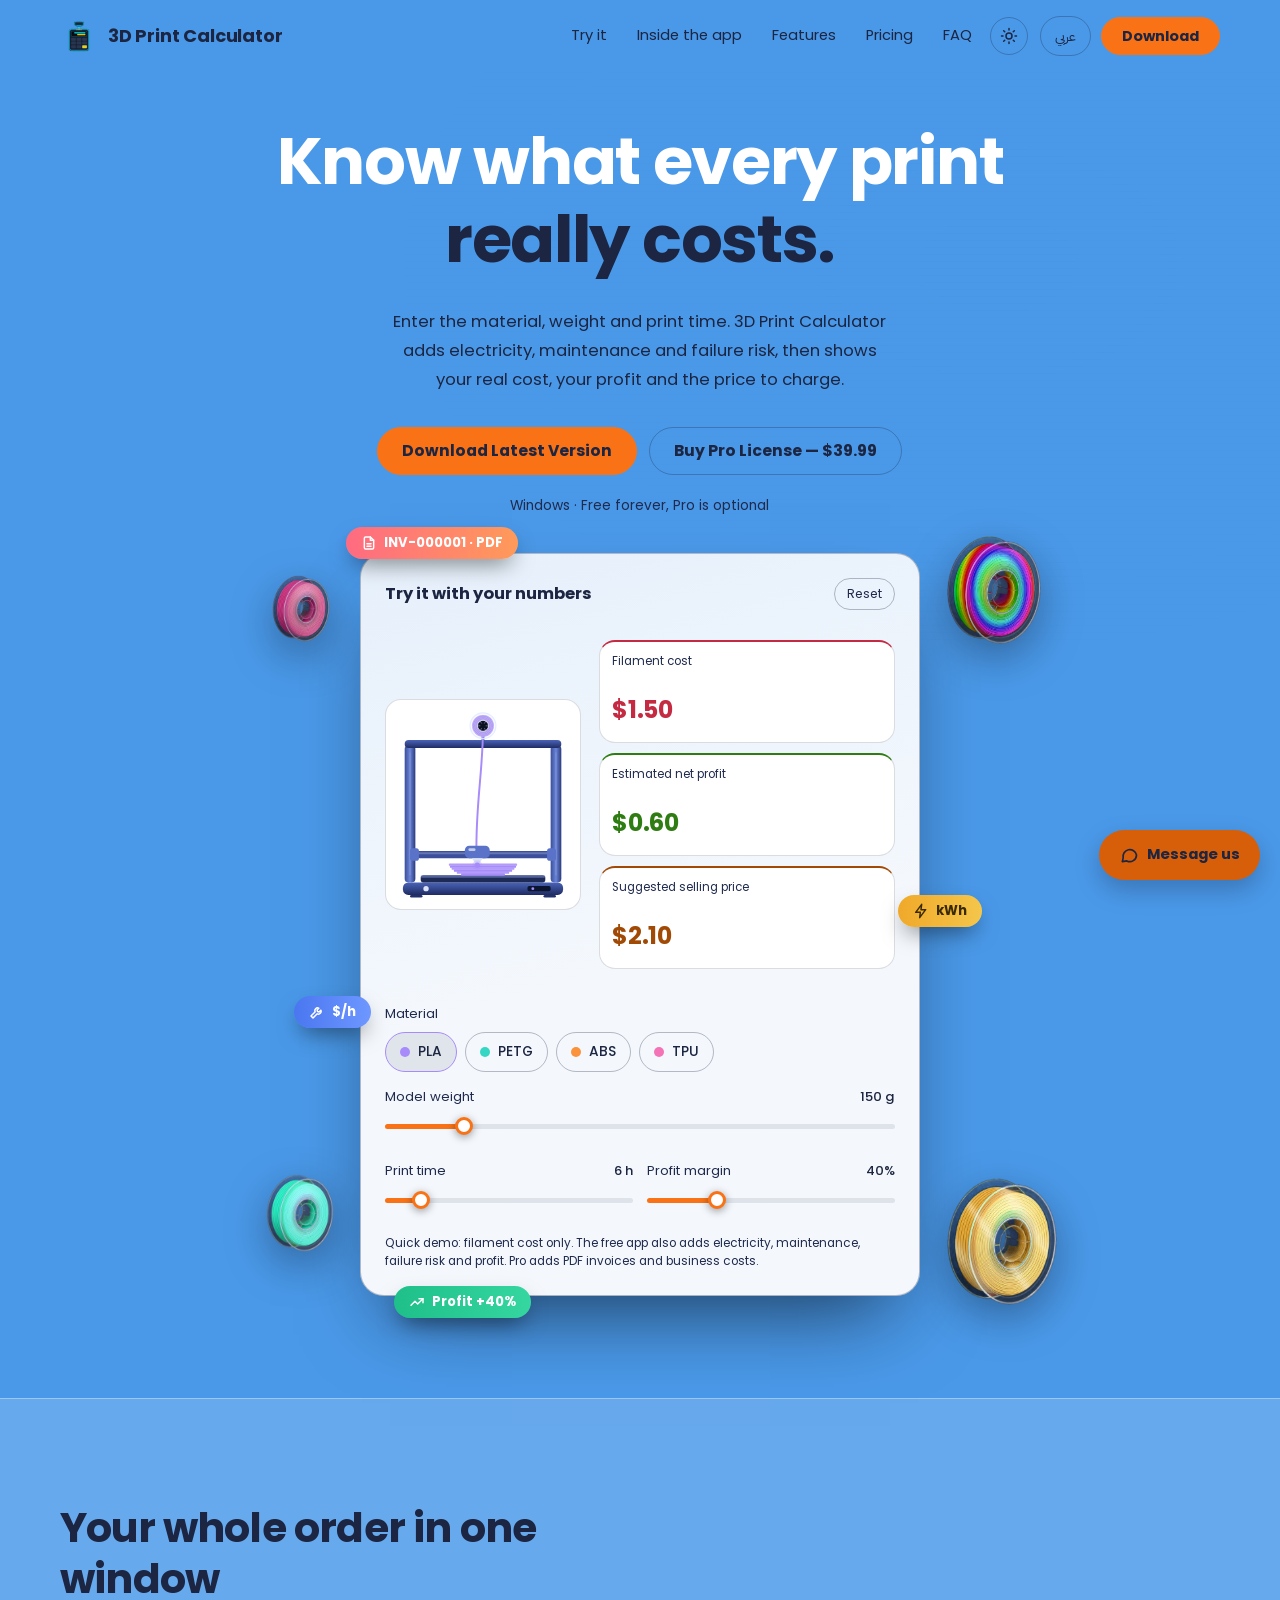
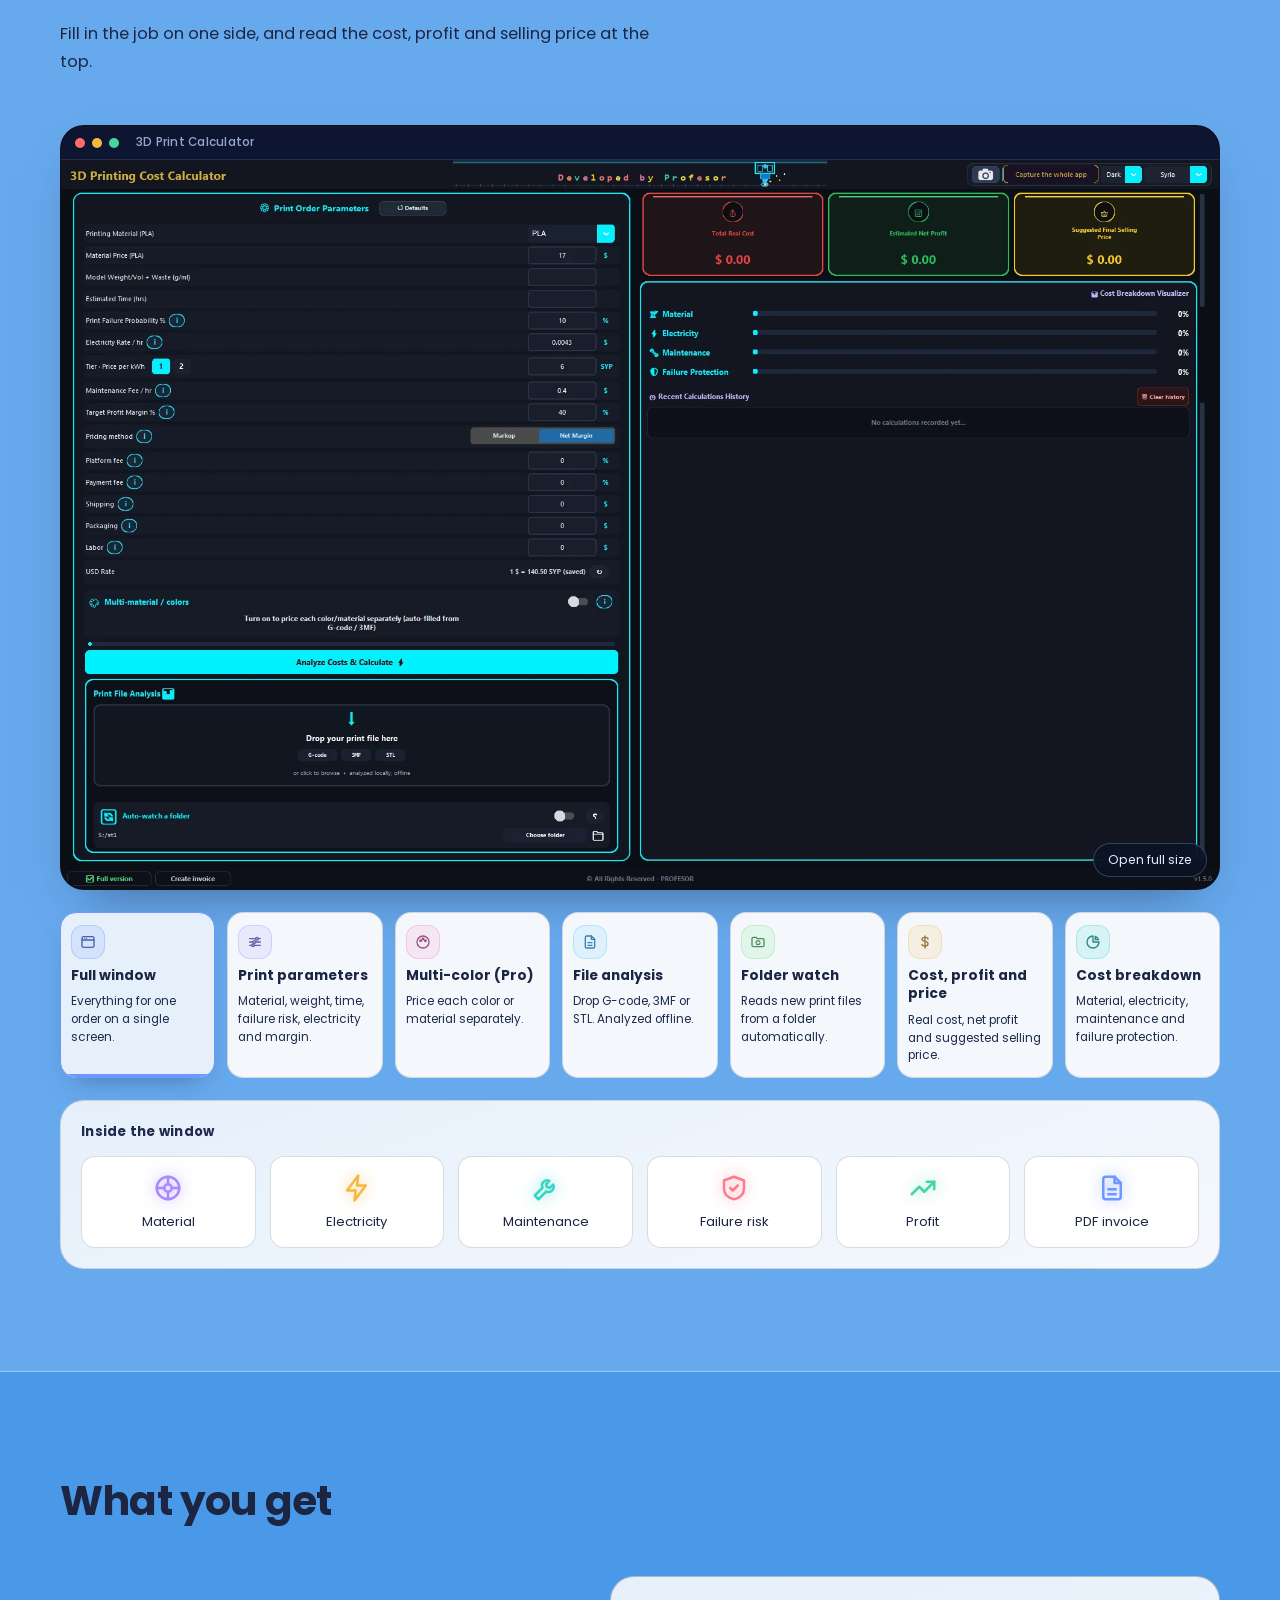
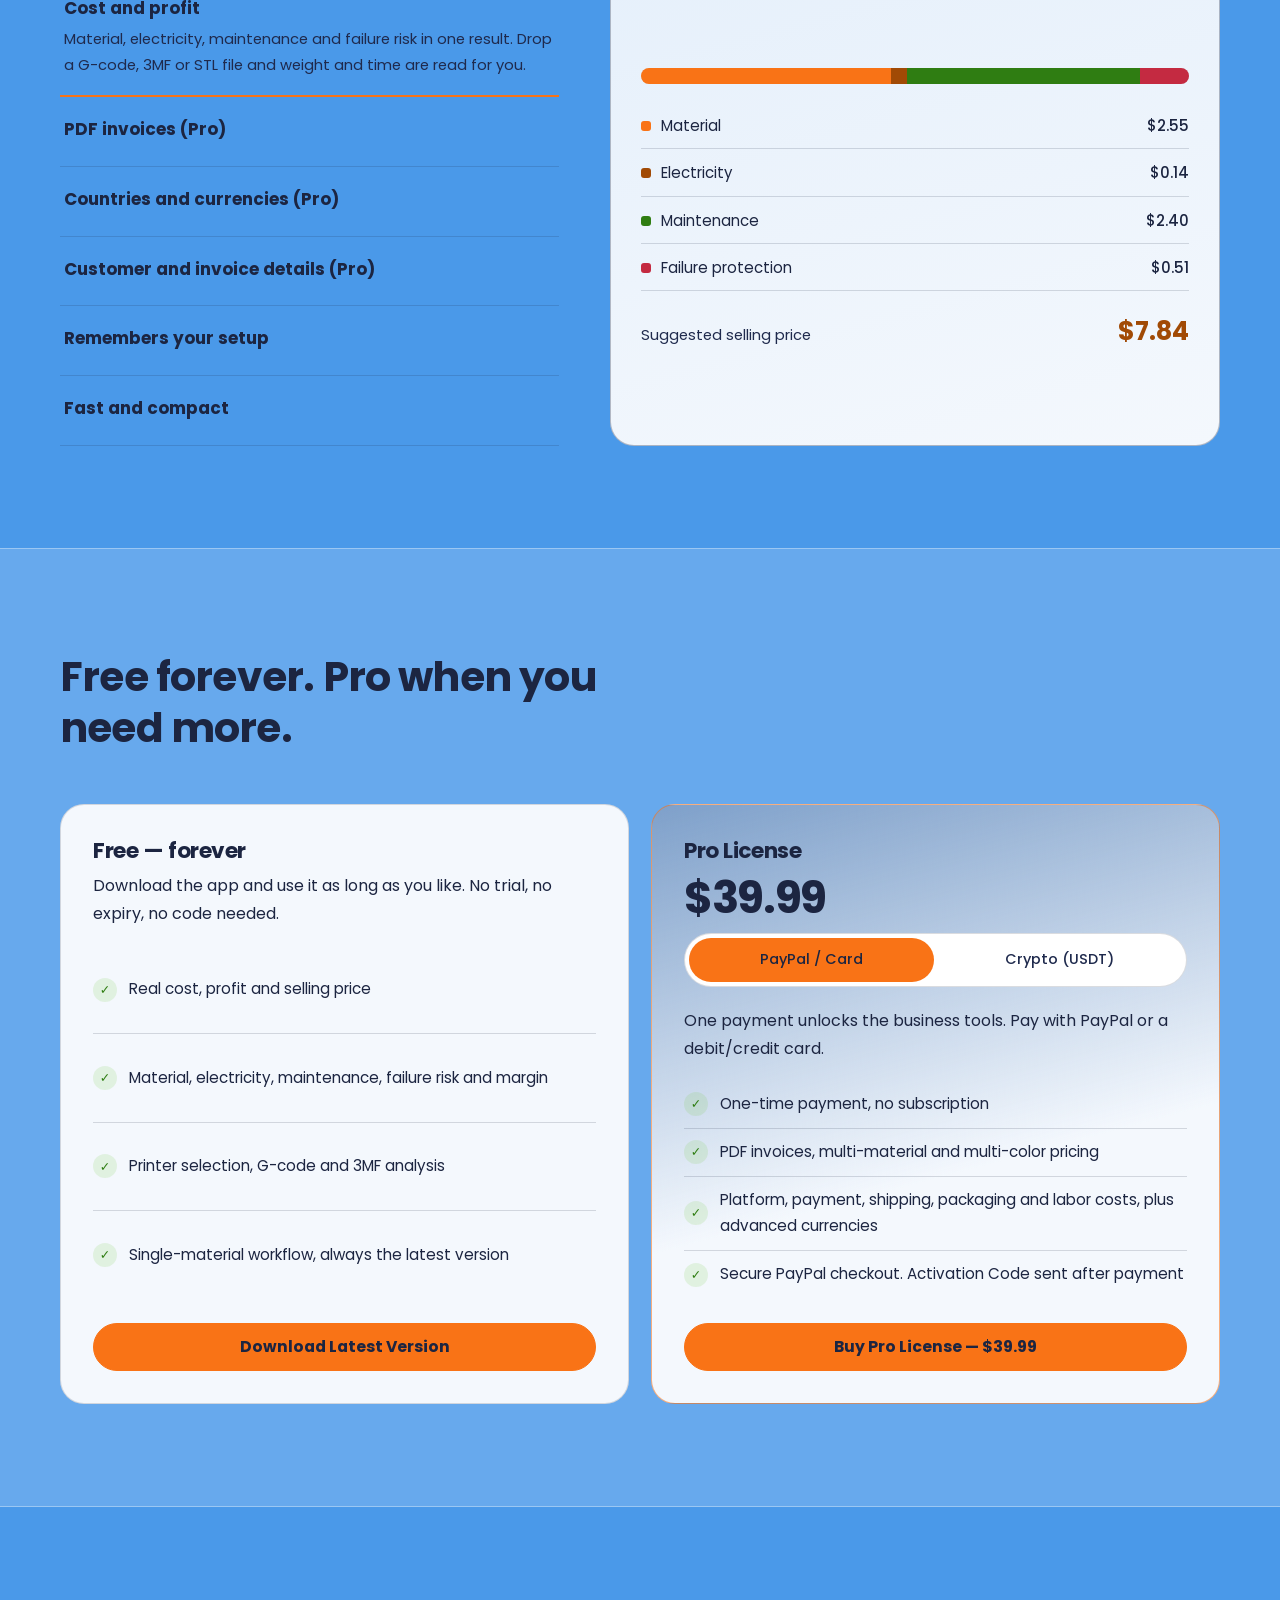
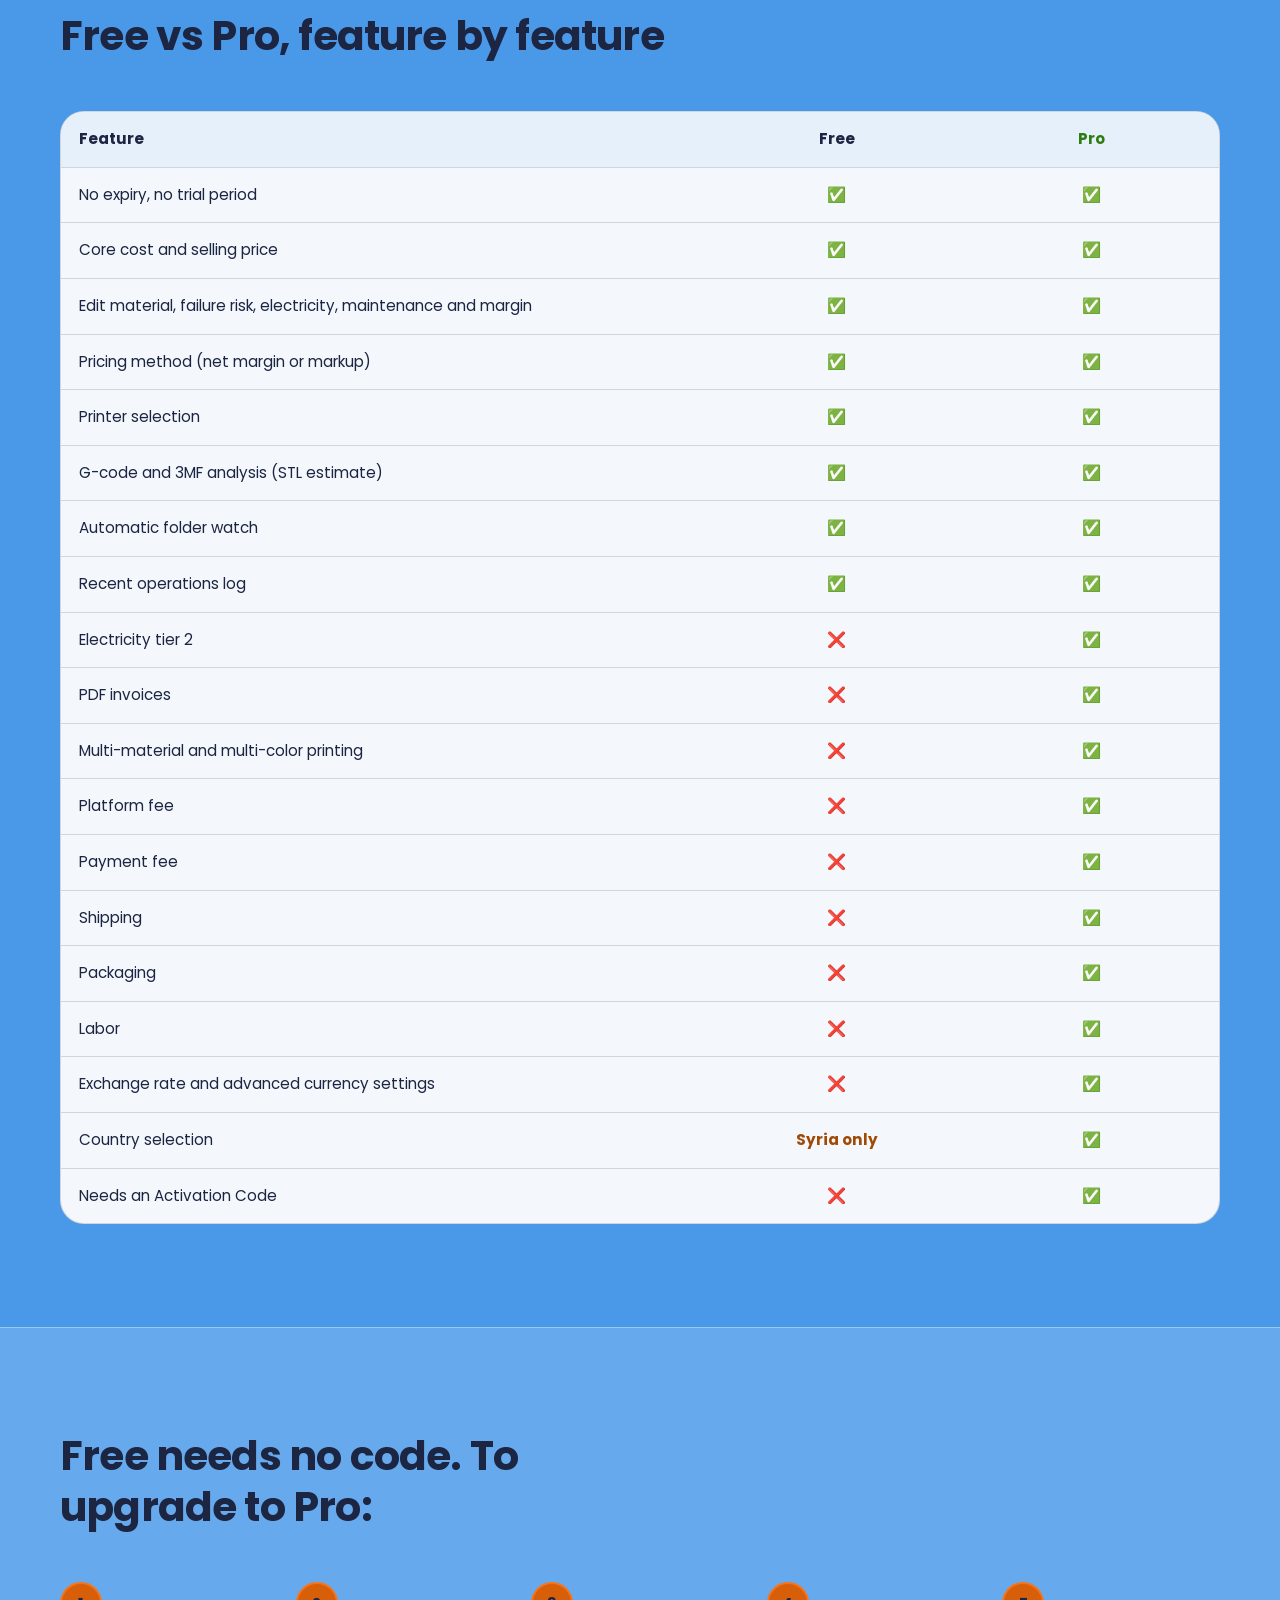
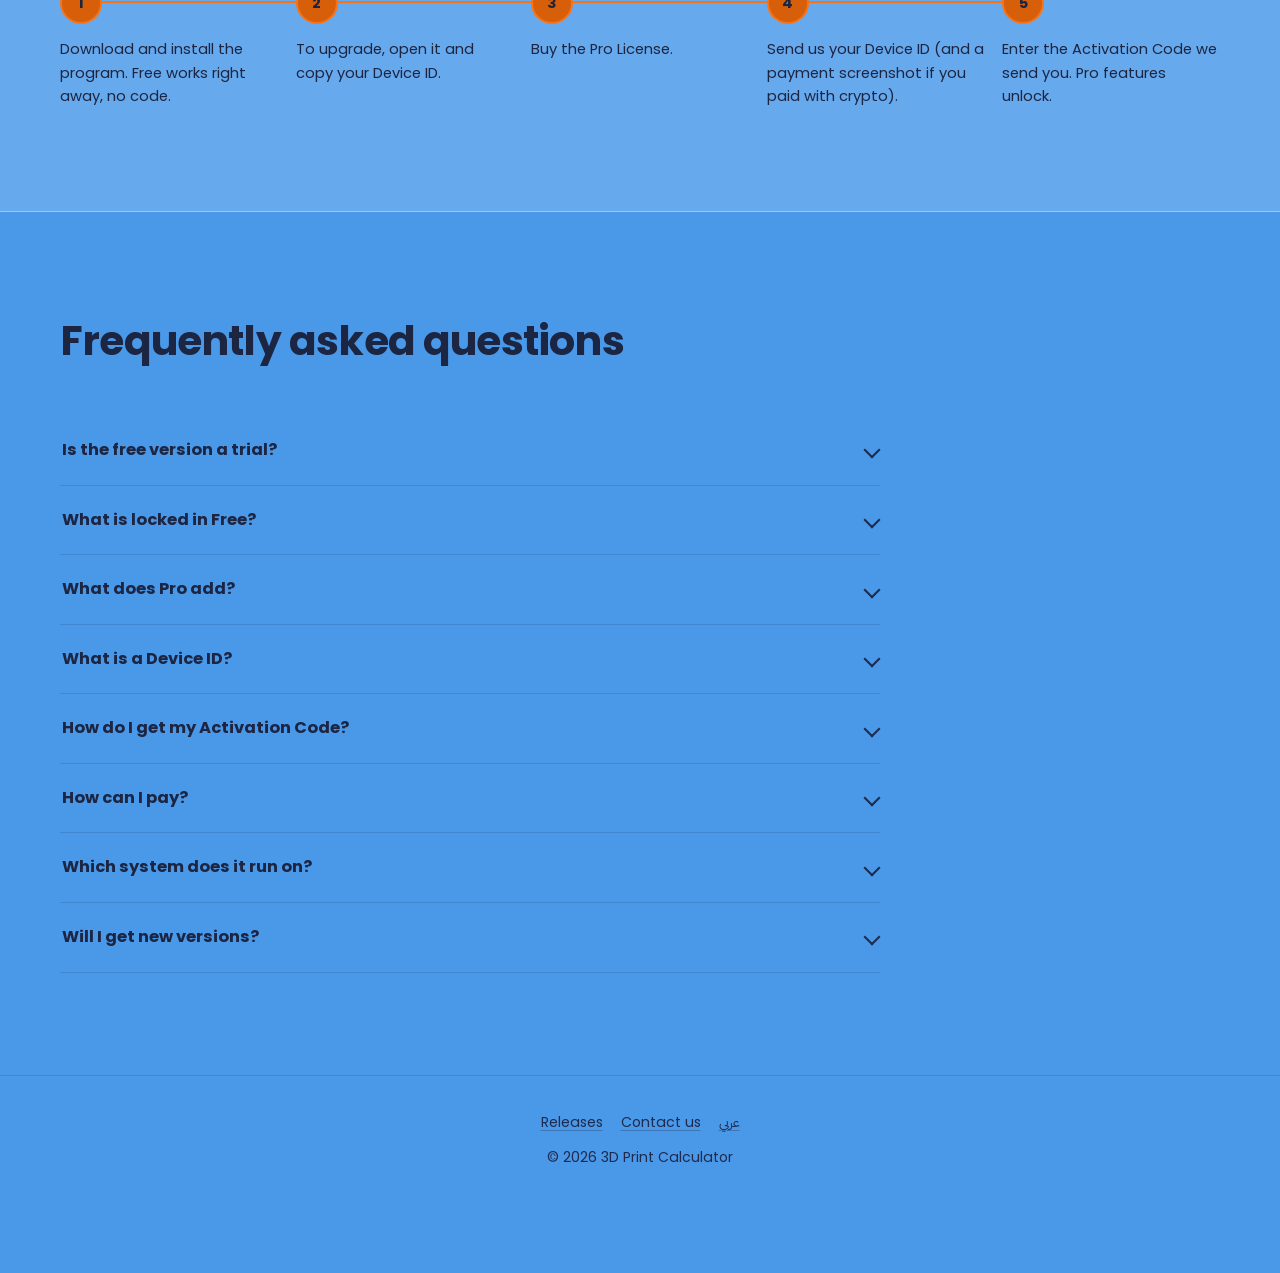
==== commit 9eb5a857: "Free vs Pro table + Halloween sale" ====
--- a/index.html
+++ b/index.html
@@ -1,10 +1,10 @@
 <!DOCTYPE html>
-<html lang="en" dir="ltr">
+<html lang="en" dir="ltr" class="hw">
 <head>
 <meta charset="utf-8">
 <meta name="viewport" content="width=device-width, initial-scale=1, viewport-fit=cover">
 <title>3D Print Calculator | Real cost, profit and price for every 3D print</title>
-<meta name="description" content="Windows app that works out the real cost, net profit and selling price of every 3D print, including material, electricity, maintenance and failure risk. Analyzes G-code, 3MF and STL files. Creates PDF invoices. Free download.">
+<meta name="description" content="Windows app that works out the real cost, net profit and selling price of every 3D print, including material, electricity, maintenance and failure risk. Analyzes G-code, 3MF and STL files. Free forever, with an optional Pro license for PDF invoices, multi-material pricing and business costs.">
 <meta name="robots" content="index,follow,max-image-preview:large">
 <meta name="theme-color" content="#0a1124">
 <script>try{var t=localStorage.getItem("theme");if(t!=="light"&&t!=="dark")t=matchMedia("(prefers-color-scheme: light)").matches?"light":"dark";document.documentElement.setAttribute("data-theme",t)}catch(e){document.documentElement.setAttribute("data-theme","dark")}</script>
@@ -16,28 +16,40 @@
 <meta property="og:site_name" content="3D Print Calculator">
 <meta property="og:locale" content="en_US">
 <meta property="og:title" content="3D Print Calculator | Know what every print really costs">
-<meta property="og:description" content="Real cost, profit and selling price for every 3D print, plus PDF invoices. Free download for Windows, unlocked with an Activation Code.">
+<meta property="og:description" content="Real cost, profit and selling price for every 3D print. Free forever for Windows. Pro unlocks PDF invoices, multi-material pricing and business costs.">
 <meta property="og:url" content="https://pr0fes0rx.github.io/3d-print-calculator-site/">
 <meta property="og:image" content="https://pr0fes0rx.github.io/3d-print-calculator-site/og.png">
 <meta property="og:image:width" content="1200">
 <meta property="og:image:height" content="630">
 <meta name="twitter:card" content="summary_large_image">
 <meta name="twitter:title" content="3D Print Calculator | Know what every print really costs">
-<meta name="twitter:description" content="Real cost, profit and selling price for every 3D print, plus PDF invoices. Free download for Windows, unlocked with an Activation Code.">
+<meta name="twitter:description" content="Real cost, profit and selling price for every 3D print. Free forever for Windows. Pro unlocks PDF invoices, multi-material pricing and business costs.">
 <meta name="twitter:image" content="https://pr0fes0rx.github.io/3d-print-calculator-site/og.png">
 <link rel="icon" href="favicon.ico" sizes="any">
 <link rel="icon" type="image/png" href="favicon.png">
 <link rel="preload" href="fonts/poppins-bold.woff" as="font" type="font/woff" crossorigin>
 <link rel="preload" href="fonts/poppins-regular.woff" as="font" type="font/woff" crossorigin>
-<script>document.documentElement.className+=" js"</script>
+<script>document.documentElement.className+=" js";if(Date.now()>new Date("2026-10-31T23:59:59+03:00").getTime())document.documentElement.classList.remove("hw")</script>
 <script>try{var l=localStorage.getItem("lang");if(l==="ar"||(!l&&/^ar/i.test(navigator.language||"")))location.replace("ar/index.html")}catch(e){}</script>
 <link rel="stylesheet" href="site.css">
-<script type="application/ld+json">{"@context": "https://schema.org", "@type": "SoftwareApplication", "name": "3D Print Calculator", "alternateName": "حاسبة الطباعة ثلاثية الأبعاد", "operatingSystem": "Windows", "applicationCategory": "BusinessApplication", "description": "Windows app that works out the real cost, net profit and selling price of every 3D print, including material, electricity, maintenance and failure risk. Analyzes G-code, 3MF and STL files. Creates PDF invoices. Free download.", "url": "https://pr0fes0rx.github.io/3d-print-calculator-site/", "downloadUrl": "https://github.com/Pr0fes0rx/3d-print-calculator/releases/latest", "image": "https://pr0fes0rx.github.io/3d-print-calculator-site/og.png", "inLanguage": ["en", "ar"], "featureList": ["Real cost, net profit and selling price per print", "Material, electricity, maintenance and failure-risk breakdown", "PDF invoices in Arabic, English, French and German"], "offers": {"@type": "Offer", "price": "39.99", "priceCurrency": "USD", "availability": "https://schema.org/InStock", "url": "https://pr0fes0rx.github.io/3d-print-calculator-site/#get"}}</script>
-<script type="application/ld+json">{"@context": "https://schema.org", "@type": "FAQPage", "inLanguage": "en", "mainEntity": [{"@type": "Question", "name": "Is the free version limited?", "acceptedAnswer": {"@type": "Answer", "text": "It is the same full program. Features stay locked until you enter an Activation Code."}}, {"@type": "Question", "name": "What is a Device ID?", "acceptedAnswer": {"@type": "Answer", "text": "A code the program shows on the activation screen. We use it to create an Activation Code for your device."}}, {"@type": "Question", "name": "How do I get my Activation Code?", "acceptedAnswer": {"@type": "Answer", "text": "After payment, send your Device ID to us. We reply with your Activation Code by hand."}}, {"@type": "Question", "name": "How can I pay?", "acceptedAnswer": {"@type": "Answer", "text": "PayPal or a debit/credit card through the PayPal checkout, or USDT on the TRON (TRC20) network. Apple Pay appears where your region and browser support it."}}, {"@type": "Question", "name": "Which system does it run on?", "acceptedAnswer": {"@type": "Answer", "text": "Windows. Download the installer (Setup.exe) and run it."}}, {"@type": "Question", "name": "Will I get new versions?", "acceptedAnswer": {"@type": "Answer", "text": "Yes. The Download button always gives the latest release."}}]}</script>
+<script type="application/ld+json">{"@context": "https://schema.org", "@type": "SoftwareApplication", "name": "3D Print Calculator", "alternateName": "حاسبة الطباعة ثلاثية الأبعاد", "operatingSystem": "Windows", "applicationCategory": "BusinessApplication", "description": "Windows app that works out the real cost, net profit and selling price of every 3D print, including material, electricity, maintenance and failure risk. Analyzes G-code, 3MF and STL files. Free forever, with an optional Pro license for PDF invoices, multi-material pricing and business costs.", "url": "https://pr0fes0rx.github.io/3d-print-calculator-site/", "downloadUrl": "https://github.com/Pr0fes0rx/3d-print-calculator/releases/latest", "image": "https://pr0fes0rx.github.io/3d-print-calculator-site/og.png", "inLanguage": ["en", "ar"], "featureList": ["Real cost, net profit and selling price per print", "Material, electricity, maintenance and failure-risk breakdown", "PDF invoices in Arabic, English, French and German"], "offers": [{"@type": "Offer", "name": "Free", "price": "0", "priceCurrency": "USD", "availability": "https://schema.org/InStock", "url": "https://github.com/Pr0fes0rx/3d-print-calculator/releases/latest"}, {"@type": "Offer", "name": "Pro", "price": "39.99", "priceCurrency": "USD", "availability": "https://schema.org/InStock", "url": "https://pr0fes0rx.github.io/3d-print-calculator-site/#get"}]}</script>
+<script type="application/ld+json">{"@context": "https://schema.org", "@type": "FAQPage", "inLanguage": "en", "mainEntity": [{"@type": "Question", "name": "Is the free version a trial?", "acceptedAnswer": {"@type": "Answer", "text": "No. Free is permanent: no trial period and no expiry. You can calculate core print costs, edit material, failure, electricity, maintenance and margin, choose your printer, and analyze G-code and 3MF files."}}, {"@type": "Question", "name": "What is locked in Free?", "acceptedAnswer": {"@type": "Answer", "text": "PDF invoices, multi-material and multi-color printing, extra business costs (platform fee, payment fee, shipping, packaging, labor), and advanced currency and country settings. These unlock with Pro."}}, {"@type": "Question", "name": "What does Pro add?", "acceptedAnswer": {"@type": "Answer", "text": "PDF invoices, multi-material and multi-color pricing, the business-cost fields above, and advanced currency settings with exchange rates. Pro is a one-time payment, no subscription."}}, {"@type": "Question", "name": "What is a Device ID?", "acceptedAnswer": {"@type": "Answer", "text": "A code the program shows on the activation screen. You only need it for Pro. We use it to create an Activation Code for your device."}}, {"@type": "Question", "name": "How do I get my Activation Code?", "acceptedAnswer": {"@type": "Answer", "text": "After payment, send your Device ID to us and we reply with your Activation Code. Enter it in the program to unlock Pro."}}, {"@type": "Question", "name": "How can I pay?", "acceptedAnswer": {"@type": "Answer", "text": "PayPal or a debit/credit card through the PayPal checkout, or USDT on the TRON (TRC20) network. Apple Pay appears where your region and browser support it."}}, {"@type": "Question", "name": "Which system does it run on?", "acceptedAnswer": {"@type": "Answer", "text": "Windows. Download the installer (Setup.exe) and run it."}}, {"@type": "Question", "name": "Will I get new versions?", "acceptedAnswer": {"@type": "Answer", "text": "Yes. The Download button always gives the latest release."}}]}</script>
 </head>
 <body>
 <a class="skip" href="#main">Skip to content</a>
-<header class="top"><div class="wrap bar">
+<div class="promo" id="promo" data-promo-only data-end="2026-10-31T23:59:59+03:00" data-u="d|h|m|s"><span class="pb"><i class="pk"></i>Halloween sale: 50% off Pro</span><span class="pe">Ends in</span><span class="cd" dir="ltr" data-cd></span><a class="pl" href="#buy">Buy Pro License →</a></div>
+<div class="hwdeco" aria-hidden="true"><svg width="0" height="0" style="position:absolute"><defs>
+<symbol id="bat" viewBox="0 0 64 28"><path d="M32 9 L29 3 L27 10 L20 7 L10 8 L0 15 L7 14 L12 18 L18 15 L24 19 L29 17 L32 23 L35 17 L40 19 L46 15 L52 18 L57 14 L64 15 L54 8 L44 7 L37 10 L35 3 L32 9Z" fill="currentColor"/></symbol>
+<symbol id="pk" viewBox="0 0 120 100"><defs><radialGradient id="pkg" cx=".5" cy=".4" r=".7"><stop offset="0" stop-color="#ffb347"/><stop offset=".6" stop-color="#ff7a00"/><stop offset="1" stop-color="#c24a00"/></radialGradient></defs>
+<path d="M56 20c-1-9 2-14 9-16 0 6-2 11-5 16z" fill="#4c7a1f"/><path d="M54 22c0-6 3-9 8-10l2 4c-3 1-5 3-5 7z" fill="#3b5f17"/>
+<ellipse cx="34" cy="58" rx="27" ry="36" fill="url(#pkg)"/><ellipse cx="86" cy="58" rx="27" ry="36" fill="url(#pkg)"/><ellipse cx="60" cy="56" rx="30" ry="39" fill="url(#pkg)"/>
+<path d="M40 24c-9 14-9 52 0 66M80 24c9 14 9 52 0 66M60 17v78" stroke="#b83f00" stroke-width="1.6" fill="none" opacity=".5"/>
+<path d="M33 52l10-18 10 18z M67 52l10-18 10 18z M54 62l6-10 6 10z" fill="#ffe27a"/>
+<path d="M30 68l9 12 8-9 7 10 6-10 7 10 8-9 9 12c-8 10-20 14-27 14s-19-4-27-14z" fill="#ffe27a"/></symbol>
+<symbol id="gh" viewBox="0 0 80 100"><path d="M8 96V42C8 18 22 4 40 4s32 14 32 38v54l-11-10-10 10-11-10-10 10-10-10z" fill="#f4eeff"/><ellipse cx="29" cy="40" rx="5" ry="8" fill="#2a1550"/><ellipse cx="51" cy="40" rx="5" ry="8" fill="#2a1550"/><ellipse cx="40" cy="62" rx="7" ry="10" fill="#2a1550"/></symbol>
+<symbol id="sp" viewBox="0 0 48 40"><g stroke="#cbb6ff" stroke-width="2" fill="none" stroke-linecap="round"><path d="M18 20L5 10 2 18M18 22L4 24 3 33M19 25L9 36M30 20L43 10 46 18M30 22L44 24 45 33M29 25L39 36"/></g><circle cx="24" cy="26" r="9" fill="#150826" stroke="#cbb6ff" stroke-width="1.2"/><circle cx="24" cy="15" r="6" fill="#150826" stroke="#cbb6ff" stroke-width="1.2"/><circle cx="22" cy="14" r="1.6" fill="#ff5a3c"/><circle cx="26" cy="14" r="1.6" fill="#ff5a3c"/></symbol>
+</defs></svg><span class="web wl"></span><span class="web wr"></span><svg class="fl g1" viewBox="0 0 80 100"><use href="#gh"/></svg><svg class="fl g2" viewBox="0 0 80 100"><use href="#gh"/></svg><svg class="fl p1 jl" viewBox="0 0 120 100"><use href="#pk"/></svg><svg class="fl p2 jl" viewBox="0 0 120 100"><use href="#pk"/></svg></div>
+<header class="top"><span class="spider hs" aria-hidden="true"><i></i><svg width="40" height="34"><use href="#sp"/></svg></span><div class="wrap bar">
   <a class="logo" href="index.html"><img src="logo.png" width="38" height="38" alt="3D Print Calculator logo">3D Print Calculator</a>
   <nav aria-label="Main">
     <a class="nl" href="#try">Try it</a>
@@ -52,15 +64,16 @@
 </div></header>
 
 <main id="main">
-<section class="hero" id="top"><div class="wrap hero-grid">
+<section class="hero" id="top"><div class="hw-moon" aria-hidden="true"><svg class="mb m1" viewBox="0 0 64 28"><use href="#bat"/></svg><svg class="mb m2" viewBox="0 0 64 28"><use href="#bat"/></svg><svg class="mb m3" viewBox="0 0 64 28"><use href="#bat"/></svg></div>
+<div class="wrap hero-grid">
   <div class="hero-copy">
     <h1><span class="a">Know what every print</span><span>really costs.</span></h1>
     <p class="hero-sub">Enter the material, weight and print time. 3D Print Calculator adds electricity, maintenance and failure risk, then shows your real cost, your profit and the price to charge.</p>
     <div class="cta">
       <a class="btn" href="https://github.com/Pr0fes0rx/3d-print-calculator/releases/latest" rel="noopener">Download Latest Version</a>
-      <a class="btn ghost" href="#buy">Buy Full License — $39.99</a>
-    </div>
-    <p class="meta"><span id="ver"></span>Windows · Free download, unlocked with an Activation Code</p>
+      <a class="btn ghost" href="#buy" data-reg-text="Buy Pro License — $39.99">Buy Pro License — $19.99</a>
+    </div>
+    <p class="meta"><span id="ver"></span>Windows · Free forever, Pro is optional</p>
   </div>
 
   <div class="stage"><img class="fl spool s1" src="img/spool-rainbow.webp" width="340" height="391" alt="" aria-hidden="true" decoding="async"><img class="fl spool s2" src="img/spool-gloss.webp" width="340" height="391" alt="" aria-hidden="true" decoding="async"><img class="fl spool s3" src="img/spool-glow.webp" width="340" height="391" alt="" aria-hidden="true" decoding="async"><img class="fl spool s4" src="img/spool-pink.webp" width="340" height="391" alt="" aria-hidden="true" decoding="async"><span class="fl chip c1" aria-hidden="true"><svg viewBox="0 0 24 24" fill="none" stroke="currentColor" stroke-width="2.2" stroke-linecap="round" stroke-linejoin="round"><path d="M14 3H7a2 2 0 0 0-2 2v14a2 2 0 0 0 2 2h10a2 2 0 0 0 2-2V8z"/><path d="M14 3v5h5M9 13h6M9 17h6"/></svg>INV-000001 · PDF</span><span class="fl chip c2" aria-hidden="true"><svg viewBox="0 0 24 24" fill="none" stroke="currentColor" stroke-width="2.2" stroke-linecap="round" stroke-linejoin="round"><path d="M3 17l6-6 4 4 8-8"/><path d="M15 7h6v6"/></svg>Profit +40%</span><span class="fl chip c3" aria-hidden="true"><svg viewBox="0 0 24 24" fill="none" stroke="currentColor" stroke-width="2.2" stroke-linecap="round" stroke-linejoin="round"><path d="M13 2L4 14h7l-1 8 9-12h-7z"/></svg>kWh</span><span class="fl chip c4" aria-hidden="true"><svg viewBox="0 0 24 24" fill="none" stroke="currentColor" stroke-width="2.2" stroke-linecap="round" stroke-linejoin="round"><path d="M14.7 6.3a4 4 0 0 0-5.4 5.4L3 18l3 3 6.3-6.3a4 4 0 0 0 5.4-5.4l-2.6 2.6-2.4-.6-.6-2.4z"/></svg>$/h</span>
@@ -107,7 +120,7 @@
           <input id="rm" type="range" min="0" max="150" step="5" value="40" style="--p:26.7%"></div>
       </div>
     </div>
-    <p class="lab-note">Trial: filament cost only. Electricity, maintenance, failure risk, profit and invoices are in the full version.</p>
+    <p class="lab-note">Quick demo: filament cost only. The free app also adds electricity, maintenance, failure risk and profit. Pro adds PDF invoices and business costs.</p>
   </div>
   </div>
 </div></section>
@@ -125,7 +138,7 @@
     <div class="xp-tabs" role="tablist" aria-label="Your whole order in one window">
       <button type="button" role="tab" class="xp-tab" style="--c:#6e97ff" aria-selected="true" data-x="0" data-y="0" data-w="0" data-h="0"><svg viewBox="0 0 24 24" fill="none" stroke="currentColor" stroke-width="2" stroke-linecap="round" stroke-linejoin="round" aria-hidden="true"><rect x="3" y="4" width="18" height="16" rx="2.5"/><path d="M3 9h18M7 6.5h.01M10 6.5h.01"/></svg><b>Full window</b><span>Everything for one order on a single screen.</span></button>
       <button type="button" role="tab" class="xp-tab" style="--c:#a78bfa" aria-selected="false" data-x="2.1" data-y="5.1" data-w="46.0" data-h="52.8"><svg viewBox="0 0 24 24" fill="none" stroke="currentColor" stroke-width="2" stroke-linecap="round" stroke-linejoin="round" aria-hidden="true"><path d="M4 7h9M17 7h3M4 17h3M11 17h9"/><circle cx="15" cy="7" r="2"/><circle cx="9" cy="17" r="2"/><path d="M4 12h5M13 12h7"/><circle cx="11" cy="12" r="2"/></svg><b>Print parameters</b><span>Material, weight, time, failure risk, electricity and margin.</span></button>
-      <button type="button" role="tab" class="xp-tab" style="--c:#ff7ab6" aria-selected="false" data-x="2.1" data-y="58.8" data-w="46.0" data-h="8.1"><svg viewBox="0 0 24 24" fill="none" stroke="currentColor" stroke-width="2" stroke-linecap="round" stroke-linejoin="round" aria-hidden="true"><circle cx="12" cy="12" r="9"/><circle cx="8.5" cy="10" r="1.2"/><circle cx="12" cy="7.5" r="1.2"/><circle cx="15.5" cy="10" r="1.2"/></svg><b>Multi-color</b><span>Price each color or material separately.</span></button>
+      <button type="button" role="tab" class="xp-tab" style="--c:#ff7ab6" aria-selected="false" data-x="2.1" data-y="58.8" data-w="46.0" data-h="8.1"><svg viewBox="0 0 24 24" fill="none" stroke="currentColor" stroke-width="2" stroke-linecap="round" stroke-linejoin="round" aria-hidden="true"><circle cx="12" cy="12" r="9"/><circle cx="8.5" cy="10" r="1.2"/><circle cx="12" cy="7.5" r="1.2"/><circle cx="15.5" cy="10" r="1.2"/></svg><b>Multi-color (Pro)</b><span>Price each color or material separately.</span></button>
       <button type="button" role="tab" class="xp-tab" style="--c:#5ec8ff" aria-selected="false" data-x="2.1" data-y="71.2" data-w="46.0" data-h="15.9"><svg viewBox="0 0 24 24" fill="none" stroke="currentColor" stroke-width="2" stroke-linecap="round" stroke-linejoin="round" aria-hidden="true"><path d="M14 3H7a2 2 0 0 0-2 2v14a2 2 0 0 0 2 2h10a2 2 0 0 0 2-2V8z"/><path d="M14 3v5h5M9 13h6M9 17h6"/></svg><b>File analysis</b><span>Drop G-code, 3MF or STL. Analyzed offline.</span></button>
       <button type="button" role="tab" class="xp-tab" style="--c:#7be37b" aria-selected="false" data-x="2.1" data-y="87.9" data-w="46.0" data-h="6.9"><svg viewBox="0 0 24 24" fill="none" stroke="currentColor" stroke-width="2" stroke-linecap="round" stroke-linejoin="round" aria-hidden="true"><path d="M3 7a2 2 0 0 1 2-2h4l2 2h8a2 2 0 0 1 2 2v8a2 2 0 0 1-2 2H5a2 2 0 0 1-2-2z"/><path d="M9 13a3 3 0 0 1 5.2-2M15 13a3 3 0 0 1-5.2 2"/></svg><b>Folder watch</b><span>Reads new print files from a folder automatically.</span></button>
       <button type="button" role="tab" class="xp-tab" style="--c:#f4b942" aria-selected="false" data-x="50.2" data-y="4.6" data-w="47.7" data-h="11.3"><svg viewBox="0 0 24 24" fill="none" stroke="currentColor" stroke-width="2" stroke-linecap="round" stroke-linejoin="round" aria-hidden="true"><path d="M12 3v18"/><path d="M16.5 7.5C16.5 6 14.5 5 12 5S7.5 6 7.5 7.8 9.5 10.5 12 11s4.5 1.3 4.5 3.2S14.5 18 12 18s-4.5-1-4.5-2.5"/></svg><b>Cost, profit and price</b><span>Real cost, net profit and suggested selling price.</span></button>
@@ -140,9 +153,9 @@
   <div class="ft">
     <div class="ft-list" role="tablist" aria-orientation="vertical">
       <button type="button" role="tab" class="ft-tab" aria-selected="true"><b>Cost and profit</b><span>Material, electricity, maintenance and failure risk in one result. Drop a G-code, 3MF or STL file and weight and time are read for you.</span></button>
-      <button type="button" role="tab" class="ft-tab" aria-selected="false"><b>PDF invoices</b><span>Create invoices in Arabic, English, French or German, with preview and automatic numbering (INV-000001).</span></button>
-      <button type="button" role="tab" class="ft-tab" aria-selected="false"><b>Countries and currencies</b><span>Supports many Arab and international countries, with their currencies, electricity prices and exchange rates.</span></button>
-      <button type="button" role="tab" class="ft-tab" aria-selected="false"><b>Customer and invoice details</b><span>Customer and delivery info, line items, discount, shipping, tax and notes, with multi-page tables.</span></button>
+      <button type="button" role="tab" class="ft-tab" aria-selected="false"><b>PDF invoices (Pro)</b><span>Create invoices in Arabic, English, French or German, with preview and automatic numbering (INV-000001).</span></button>
+      <button type="button" role="tab" class="ft-tab" aria-selected="false"><b>Countries and currencies (Pro)</b><span>Supports many Arab and international countries, with their currencies, electricity prices and exchange rates. Free uses the default currency; advanced currency settings are in Pro.</span></button>
+      <button type="button" role="tab" class="ft-tab" aria-selected="false"><b>Customer and invoice details (Pro)</b><span>Customer and delivery info, line items, discount, shipping, tax and notes, with multi-page tables.</span></button>
       <button type="button" role="tab" class="ft-tab" aria-selected="false"><b>Remembers your setup</b><span>Language, theme, printer, material and results are saved automatically.</span></button>
       <button type="button" role="tab" class="ft-tab" aria-selected="false"><b>Fast and compact</b><span>Smooth scrolling and a compact layout that fits small screens.</span></button>
     </div>
@@ -214,35 +227,36 @@
 </div></section>
 
 <section class="sec alt" id="get"><div class="wrap">
-  <div class="sec-head"><h2>Download and unlock</h2></div>
+  <div class="sec-head"><h2>Free forever. Pro when you need more.</h2></div>
   <div class="two">
     <div class="panel free">
-      <h3>Free download</h3>
-      <p>Install the full app and try it. Every feature is there, locked until you activate.</p>
-      <ul class="ticks"><li>Windows installer, ready in a minute</li><li>Every feature included, nothing removed</li><li>Unlock any time with an Activation Code</li><li>Always the latest version</li></ul>
+      <h3>Free — forever</h3>
+      <p>Download the app and use it as long as you like. No trial, no expiry, no code needed.</p>
+      <ul class="ticks"><li>Real cost, profit and selling price</li><li>Material, electricity, maintenance, failure risk and margin</li><li>Printer selection, G-code and 3MF analysis</li><li>Single-material workflow, always the latest version</li></ul>
       <a class="btn" href="https://github.com/Pr0fes0rx/3d-print-calculator/releases/latest" rel="noopener">Download Latest Version</a>
     </div>
     <div class="panel buy" id="buy">
-      <h3>Full License</h3>
-      <div class="price">$39.99</div>
+      <h3>Pro License</h3>
+      <div class="price"><s class="old" data-promo-only>$39.99</s> <span data-reg-text="$39.99">$19.99</span> <em class="off" data-promo-only>-50%</em></div>
+      <p class="promo-row" data-promo-only><i class="pk"></i>Halloween offer, 50% off until Oct 31 · Ends in <span class="cd" dir="ltr" data-cd></span></p>
       <div class="pay-tabs" role="tablist">
         <button type="button" role="tab" id="tabPP" aria-selected="true" aria-controls="viewPP">PayPal / Card</button>
         <button type="button" role="tab" id="tabCR" aria-selected="false" aria-controls="viewCR">Crypto (USDT)</button>
       </div>
       <div class="pay-view" id="viewPP" role="tabpanel" aria-labelledby="tabPP">
-        <p>One payment. Pay with PayPal or a debit/credit card.</p>
-        <ul class="ticks"><li>One-time payment, no subscription</li><li>Secure checkout through PayPal</li><li>Activation Code sent to you after payment</li></ul>
-        <a class="btn" href="https://www.paypal.com/ncp/payment/NK9VRK3VGKW9U" target="_blank" rel="noopener">Buy Full License — $39.99</a>
+        <p>One payment unlocks the business tools. Pay with PayPal or a debit/credit card.</p>
+        <ul class="ticks"><li>One-time payment, no subscription</li><li>PDF invoices, multi-material and multi-color pricing</li><li>Platform, payment, shipping, packaging and labor costs, plus advanced currencies</li><li>Secure PayPal checkout. Activation Code sent after payment</li></ul>
+        <a class="btn" href="https://www.paypal.com/ncp/payment/GMKFUCEG2VFYJ" data-reg-href="https://www.paypal.com/ncp/payment/NK9VRK3VGKW9U" data-reg-text="Buy Pro License — $39.99" target="_blank" rel="noopener">Buy Pro License — $19.99</a>
       </div>
       <div class="pay-view" id="viewCR" role="tabpanel" aria-labelledby="tabCR" hidden>
         <div class="crypto-box">
           <div class="crypto-info"><p class="k">Network</p><p class="v net" dir="ltr">USDT · TRON (TRC20)</p></div>
-          <div class="crypto-info"><p class="k">Amount</p><p class="v" dir="ltr">39.99 USDT</p></div>
+          <div class="crypto-info"><p class="k">Amount</p><p class="v" dir="ltr"><span data-reg-text="39.99">19.99</span> USDT</p></div>
         </div>
         <div class="qr-wrap"><div class="qr"><svg xmlns="http://www.w3.org/2000/svg" viewBox="0 0 57 57" shape-rendering="crispEdges" role="img" aria-label="QR"><rect width="57" height="57" fill="#fff"/><path fill="#000" d="M4 4h7v1h-7zM12 4h2v1h-2zM17 4h1v1h-1zM19 4h1v1h-1zM21 4h1v1h-1zM23 4h1v1h-1zM26 4h2v1h-2zM29 4h2v1h-2zM32 4h3v1h-3zM36 4h6v1h-6zM44 4h1v1h-1zM46 4h7v1h-7zM4 5h1v1h-1zM10 5h1v1h-1zM12 5h1v1h-1zM14 5h1v1h-1zM16 5h1v1h-1zM18 5h1v1h-1zM20 5h1v1h-1zM22 5h2v1h-2zM26 5h2v1h-2zM30 5h1v1h-1zM34 5h2v1h-2zM37 5h4v1h-4zM42 5h3v1h-3zM46 5h1v1h-1zM52 5h1v1h-1zM4 6h1v1h-1zM6 6h3v1h-3zM10 6h1v1h-1zM12 6h1v1h-1zM17 6h1v1h-1zM19 6h1v1h-1zM21 6h1v1h-1zM25 6h1v1h-1zM27 6h2v1h-2zM30 6h4v1h-4zM36 6h1v1h-1zM38 6h1v1h-1zM41 6h1v1h-1zM43 6h2v1h-2zM46 6h1v1h-1zM48 6h3v1h-3zM52 6h1v1h-1zM4 7h1v1h-1zM6 7h3v1h-3zM10 7h1v1h-1zM13 7h1v1h-1zM16 7h2v1h-2zM19 7h3v1h-3zM23 7h2v1h-2zM26 7h1v1h-1zM28 7h5v1h-5zM34 7h8v1h-8zM43 7h1v1h-1zM46 7h1v1h-1zM48 7h3v1h-3zM52 7h1v1h-1zM4 8h1v1h-1zM6 8h3v1h-3zM10 8h1v1h-1zM12 8h1v1h-1zM14 8h1v1h-1zM16 8h1v1h-1zM21 8h2v1h-2zM24 8h9v1h-9zM34 8h1v1h-1zM36 8h1v1h-1zM39 8h1v1h-1zM41 8h1v1h-1zM46 8h1v1h-1zM48 8h3v1h-3zM52 8h1v1h-1zM4 9h1v1h-1zM10 9h1v1h-1zM13 9h3v1h-3zM18 9h2v1h-2zM23 9h1v1h-1zM25 9h2v1h-2zM30 9h1v1h-1zM32 9h2v1h-2zM35 9h3v1h-3zM40 9h1v1h-1zM42 9h1v1h-1zM46 9h1v1h-1zM52 9h1v1h-1zM4 10h7v1h-7zM12 10h1v1h-1zM14 10h1v1h-1zM16 10h1v1h-1zM18 10h1v1h-1zM20 10h1v1h-1zM22 10h1v1h-1zM24 10h1v1h-1zM26 10h1v1h-1zM28 10h1v1h-1zM30 10h1v1h-1zM32 10h1v1h-1zM34 10h1v1h-1zM36 10h1v1h-1zM38 10h1v1h-1zM40 10h1v1h-1zM42 10h1v1h-1zM44 10h1v1h-1zM46 10h7v1h-7zM13 11h2v1h-2zM16 11h3v1h-3zM22 11h5v1h-5zM30 11h2v1h-2zM34 11h4v1h-4zM41 11h2v1h-2zM44 11h1v1h-1zM4 12h1v1h-1zM7 12h6v1h-6zM14 12h1v1h-1zM17 12h1v1h-1zM19 12h2v1h-2zM23 12h8v1h-8zM32 12h2v1h-2zM38 12h6v1h-6zM45 12h1v1h-1zM48 12h1v1h-1zM50 12h3v1h-3zM6 13h1v1h-1zM8 13h2v1h-2zM12 13h2v1h-2zM16 13h2v1h-2zM19 13h3v1h-3zM23 13h6v1h-6zM30 13h1v1h-1zM33 13h2v1h-2zM36 13h3v1h-3zM42 13h5v1h-5zM49 13h1v1h-1zM51 13h1v1h-1zM4 14h1v1h-1zM8 14h1v1h-1zM10 14h2v1h-2zM13 14h1v1h-1zM15 14h1v1h-1zM17 14h3v1h-3zM24 14h1v1h-1zM27 14h2v1h-2zM31 14h3v1h-3zM35 14h3v1h-3zM39 14h1v1h-1zM41 14h1v1h-1zM43 14h3v1h-3zM48 14h2v1h-2zM51 14h2v1h-2zM5 15h1v1h-1zM11 15h2v1h-2zM17 15h1v1h-1zM20 15h2v1h-2zM23 15h1v1h-1zM25 15h3v1h-3zM30 15h1v1h-1zM33 15h2v1h-2zM36 15h3v1h-3zM41 15h1v1h-1zM43 15h3v1h-3zM48 15h5v1h-5zM4 16h1v1h-1zM6 16h3v1h-3zM10 16h1v1h-1zM12 16h1v1h-1zM15 16h1v1h-1zM17 16h2v1h-2zM21 16h1v1h-1zM23 16h4v1h-4zM28 16h1v1h-1zM30 16h1v1h-1zM32 16h1v1h-1zM34 16h1v1h-1zM36 16h1v1h-1zM38 16h1v1h-1zM40 16h1v1h-1zM42 16h2v1h-2zM45 16h1v1h-1zM48 16h2v1h-2zM52 16h1v1h-1zM7 17h1v1h-1zM9 17h1v1h-1zM12 17h1v1h-1zM15 17h2v1h-2zM19 17h1v1h-1zM21 17h2v1h-2zM25 17h3v1h-3zM29 17h8v1h-8zM42 17h2v1h-2zM46 17h2v1h-2zM49 17h3v1h-3zM5 18h2v1h-2zM8 18h3v1h-3zM12 18h2v1h-2zM15 18h1v1h-1zM17 18h2v1h-2zM23 18h3v1h-3zM27 18h2v1h-2zM30 18h1v1h-1zM33 18h1v1h-1zM36 18h1v1h-1zM40 18h1v1h-1zM42 18h2v1h-2zM50 18h3v1h-3zM4 19h1v1h-1zM7 19h2v1h-2zM15 19h1v1h-1zM17 19h2v1h-2zM20 19h1v1h-1zM22 19h2v1h-2zM25 19h1v1h-1zM27 19h1v1h-1zM32 19h2v1h-2zM35 19h1v1h-1zM37 19h1v1h-1zM39 19h1v1h-1zM42 19h1v1h-1zM44 19h4v1h-4zM49 19h2v1h-2zM52 19h1v1h-1zM4 20h1v1h-1zM8 20h1v1h-1zM10 20h2v1h-2zM13 20h3v1h-3zM25 20h1v1h-1zM27 20h2v1h-2zM30 20h1v1h-1zM32 20h2v1h-2zM36 20h1v1h-1zM40 20h3v1h-3zM46 20h1v1h-1zM48 20h1v1h-1zM51 20h1v1h-1zM4 21h1v1h-1zM6 21h4v1h-4zM12 21h1v1h-1zM14 21h1v1h-1zM17 21h1v1h-1zM19 21h2v1h-2zM23 21h1v1h-1zM25 21h5v1h-5zM35 21h1v1h-1zM38 21h2v1h-2zM41 21h1v1h-1zM43 21h2v1h-2zM46 21h2v1h-2zM49 21h4v1h-4zM5 22h1v1h-1zM10 22h2v1h-2zM13 22h5v1h-5zM22 22h2v1h-2zM25 22h2v1h-2zM30 22h1v1h-1zM33 22h3v1h-3zM41 22h1v1h-1zM43 22h2v1h-2zM46 22h2v1h-2zM49 22h2v1h-2zM52 22h1v1h-1zM8 23h2v1h-2zM11 23h1v1h-1zM13 23h1v1h-1zM16 23h4v1h-4zM24 23h1v1h-1zM31 23h6v1h-6zM40 23h1v1h-1zM43 23h1v1h-1zM46 23h1v1h-1zM49 23h1v1h-1zM51 23h2v1h-2zM5 24h2v1h-2zM8 24h4v1h-4zM15 24h4v1h-4zM23 24h2v1h-2zM27 24h4v1h-4zM32 24h3v1h-3zM39 24h5v1h-5zM45 24h3v1h-3zM51 24h2v1h-2zM4 25h1v1h-1zM6 25h2v1h-2zM12 25h2v1h-2zM15 25h3v1h-3zM20 25h6v1h-6zM27 25h3v1h-3zM33 25h3v1h-3zM37 25h2v1h-2zM40 25h8v1h-8zM49 25h1v1h-1zM52 25h1v1h-1zM6 26h1v1h-1zM8 26h8v1h-8zM20 26h1v1h-1zM22 26h1v1h-1zM26 26h6v1h-6zM36 26h1v1h-1zM38 26h1v1h-1zM40 26h1v1h-1zM43 26h6v1h-6zM52 26h1v1h-1zM5 27h1v1h-1zM8 27h1v1h-1zM12 27h2v1h-2zM15 27h1v1h-1zM17 27h1v1h-1zM19 27h3v1h-3zM24 27h3v1h-3zM30 27h4v1h-4zM35 27h1v1h-1zM39 27h1v1h-1zM41 27h1v1h-1zM44 27h1v1h-1zM48 27h4v1h-4zM6 28h3v1h-3zM10 28h1v1h-1zM12 28h2v1h-2zM15 28h2v1h-2zM21 28h1v1h-1zM25 28h2v1h-2zM28 28h1v1h-1zM30 28h1v1h-1zM32 28h1v1h-1zM34 28h1v1h-1zM36 28h1v1h-1zM40 28h1v1h-1zM44 28h1v1h-1zM46 28h1v1h-1zM48 28h2v1h-2zM51 28h1v1h-1zM8 29h1v1h-1zM12 29h1v1h-1zM15 29h8v1h-8zM24 29h3v1h-3zM30 29h1v1h-1zM34 29h1v1h-1zM37 29h1v1h-1zM39 29h2v1h-2zM42 29h3v1h-3zM48 29h1v1h-1zM50 29h2v1h-2zM4 30h1v1h-1zM7 30h6v1h-6zM14 30h4v1h-4zM24 30h1v1h-1zM26 30h6v1h-6zM33 30h1v1h-1zM38 30h1v1h-1zM40 30h2v1h-2zM43 30h7v1h-7zM51 30h2v1h-2zM4 31h3v1h-3zM11 31h2v1h-2zM18 31h4v1h-4zM24 31h1v1h-1zM27 31h2v1h-2zM30 31h1v1h-1zM33 31h2v1h-2zM38 31h2v1h-2zM42 31h3v1h-3zM48 31h1v1h-1zM50 31h3v1h-3zM4 32h1v1h-1zM6 32h1v1h-1zM8 32h3v1h-3zM14 32h1v1h-1zM17 32h1v1h-1zM19 32h2v1h-2zM22 32h8v1h-8zM33 32h4v1h-4zM38 32h1v1h-1zM40 32h2v1h-2zM43 32h1v1h-1zM46 32h3v1h-3zM50 32h1v1h-1zM52 32h1v1h-1zM5 33h4v1h-4zM11 33h3v1h-3zM15 33h3v1h-3zM20 33h2v1h-2zM26 33h1v1h-1zM29 33h3v1h-3zM33 33h3v1h-3zM37 33h5v1h-5zM43 33h3v1h-3zM47 33h1v1h-1zM51 33h1v1h-1zM4 34h2v1h-2zM7 34h1v1h-1zM10 34h2v1h-2zM13 34h2v1h-2zM18 34h3v1h-3zM22 34h1v1h-1zM24 34h1v1h-1zM27 34h1v1h-1zM30 34h3v1h-3zM35 34h3v1h-3zM40 34h1v1h-1zM46 34h2v1h-2zM49 34h2v1h-2zM52 34h1v1h-1zM9 35h1v1h-1zM11 35h1v1h-1zM17 35h1v1h-1zM19 35h1v1h-1zM22 35h3v1h-3zM27 35h1v1h-1zM31 35h1v1h-1zM34 35h1v1h-1zM43 35h2v1h-2zM47 35h1v1h-1zM49 35h1v1h-1zM52 35h1v1h-1zM6 36h2v1h-2zM9 36h4v1h-4zM14 36h1v1h-1zM16 36h1v1h-1zM19 36h3v1h-3zM23 36h1v1h-1zM25 36h4v1h-4zM31 36h5v1h-5zM39 36h2v1h-2zM43 36h3v1h-3zM47 36h2v1h-2zM5 37h2v1h-2zM9 37h1v1h-1zM11 37h2v1h-2zM15 37h1v1h-1zM20 37h1v1h-1zM23 37h2v1h-2zM27 37h2v1h-2zM30 37h3v1h-3zM34 37h1v1h-1zM38 37h5v1h-5zM45 37h1v1h-1zM48 37h3v1h-3zM52 37h1v1h-1zM7 38h2v1h-2zM10 38h2v1h-2zM15 38h1v1h-1zM17 38h1v1h-1zM21 38h2v1h-2zM24 38h2v1h-2zM27 38h5v1h-5zM34 38h2v1h-2zM38 38h1v1h-1zM40 38h1v1h-1zM43 38h4v1h-4zM48 38h2v1h-2zM52 38h1v1h-1zM5 39h3v1h-3zM9 39h1v1h-1zM12 39h1v1h-1zM14 39h5v1h-5zM22 39h1v1h-1zM25 39h1v1h-1zM27 39h5v1h-5zM34 39h1v1h-1zM37 39h2v1h-2zM40 39h1v1h-1zM42 39h1v1h-1zM45 39h1v1h-1zM47 39h1v1h-1zM49 39h3v1h-3zM4 40h1v1h-1zM7 40h2v1h-2zM10 40h1v1h-1zM16 40h3v1h-3zM21 40h1v1h-1zM27 40h2v1h-2zM30 40h5v1h-5zM36 40h3v1h-3zM40 40h1v1h-1zM43 40h2v1h-2zM8 41h1v1h-1zM15 41h3v1h-3zM19 41h1v1h-1zM21 41h1v1h-1zM24 41h1v1h-1zM26 41h5v1h-5zM34 41h2v1h-2zM37 41h1v1h-1zM39 41h4v1h-4zM44 41h2v1h-2zM47 41h2v1h-2zM5 42h1v1h-1zM9 42h2v1h-2zM14 42h3v1h-3zM20 42h2v1h-2zM24 42h1v1h-1zM28 42h1v1h-1zM32 42h1v1h-1zM39 42h1v1h-1zM41 42h6v1h-6zM51 42h2v1h-2zM5 43h3v1h-3zM12 43h1v1h-1zM14 43h1v1h-1zM17 43h3v1h-3zM21 43h1v1h-1zM24 43h1v1h-1zM26 43h1v1h-1zM28 43h4v1h-4zM36 43h1v1h-1zM38 43h2v1h-2zM41 43h1v1h-1zM43 43h1v1h-1zM45 43h1v1h-1zM48 43h1v1h-1zM50 43h2v1h-2zM4 44h3v1h-3zM10 44h3v1h-3zM21 44h1v1h-1zM23 44h1v1h-1zM26 44h6v1h-6zM33 44h4v1h-4zM40 44h1v1h-1zM43 44h6v1h-6zM50 44h1v1h-1zM52 44h1v1h-1zM12 45h1v1h-1zM15 45h5v1h-5zM23 45h1v1h-1zM26 45h1v1h-1zM30 45h3v1h-3zM34 45h1v1h-1zM37 45h5v1h-5zM43 45h2v1h-2zM48 45h4v1h-4zM4 46h7v1h-7zM12 46h1v1h-1zM17 46h1v1h-1zM24 46h3v1h-3zM28 46h1v1h-1zM30 46h3v1h-3zM35 46h1v1h-1zM39 46h1v1h-1zM41 46h2v1h-2zM44 46h1v1h-1zM46 46h1v1h-1zM48 46h2v1h-2zM52 46h1v1h-1zM4 47h1v1h-1zM10 47h1v1h-1zM12 47h2v1h-2zM15 47h2v1h-2zM19 47h1v1h-1zM21 47h1v1h-1zM23 47h2v1h-2zM26 47h1v1h-1zM30 47h1v1h-1zM32 47h4v1h-4zM37 47h3v1h-3zM41 47h4v1h-4zM48 47h2v1h-2zM51 47h1v1h-1zM4 48h1v1h-1zM6 48h3v1h-3zM10 48h1v1h-1zM12 48h2v1h-2zM16 48h2v1h-2zM19 48h3v1h-3zM23 48h1v1h-1zM26 48h5v1h-5zM32 48h1v1h-1zM34 48h1v1h-1zM37 48h1v1h-1zM39 48h2v1h-2zM42 48h1v1h-1zM44 48h5v1h-5zM52 48h1v1h-1zM4 49h1v1h-1zM6 49h3v1h-3zM10 49h1v1h-1zM12 49h5v1h-5zM18 49h1v1h-1zM20 49h2v1h-2zM23 49h1v1h-1zM25 49h2v1h-2zM30 49h1v1h-1zM33 49h3v1h-3zM38 49h1v1h-1zM42 49h2v1h-2zM45 49h3v1h-3zM52 49h1v1h-1zM4 50h1v1h-1zM6 50h3v1h-3zM10 50h1v1h-1zM14 50h1v1h-1zM16 50h2v1h-2zM21 50h2v1h-2zM28 50h3v1h-3zM32 50h5v1h-5zM38 50h1v1h-1zM41 50h1v1h-1zM45 50h4v1h-4zM51 50h1v1h-1zM4 51h1v1h-1zM10 51h1v1h-1zM13 51h2v1h-2zM17 51h1v1h-1zM19 51h2v1h-2zM22 51h3v1h-3zM32 51h1v1h-1zM36 51h1v1h-1zM41 51h3v1h-3zM46 51h1v1h-1zM49 51h4v1h-4zM4 52h7v1h-7zM12 52h3v1h-3zM19 52h1v1h-1zM21 52h2v1h-2zM26 52h3v1h-3zM30 52h1v1h-1zM33 52h1v1h-1zM35 52h2v1h-2zM38 52h1v1h-1zM40 52h1v1h-1zM45 52h1v1h-1zM47 52h4v1h-4zM52 52h1v1h-1z"/></svg></div><p class="qr-cap">Scan with Trust Wallet to pay directly</p></div>
         <p class="addr-k">Wallet address</p>
         <code class="addr" id="addr">TFe3n6CLqt4D2rHTPWeDfpFdnEMXyJRfoz</code>
-        <a class="btn" id="trustPay" href="https://link.trustwallet.com/send?asset=c195_tTR7NHqjeKQxGTCi8q8ZY4pL8otSzgjLj6t&amp;address=TFe3n6CLqt4D2rHTPWeDfpFdnEMXyJRfoz&amp;amount=39.99" target="_blank" rel="noopener">Pay with Trust Wallet</a>
+        <a class="btn" id="trustPay" href="https://link.trustwallet.com/send?asset=c195_tTR7NHqjeKQxGTCi8q8ZY4pL8otSzgjLj6t&amp;address=TFe3n6CLqt4D2rHTPWeDfpFdnEMXyJRfoz&amp;amount=19.99" data-reg-href="https://link.trustwallet.com/send?asset=c195_tTR7NHqjeKQxGTCi8q8ZY4pL8otSzgjLj6t&amp;address=TFe3n6CLqt4D2rHTPWeDfpFdnEMXyJRfoz&amp;amount=39.99" target="_blank" rel="noopener">Pay with Trust Wallet</a>
         <button class="btn ghost" type="button" id="copyBtn">Copy address</button>
         <a class="btn ghost" id="mailProof" href="mailto:ahmwho@gmail.com?subject=Payment%20proof%20-%203D%20Print%20Calculator&amp;body=Device%20ID%3A%20%0A%0A(Attach%20your%20payment%20screenshot%20to%20this%20email)">Email payment screenshot</a>
         <p class="warn">Send only USDT on the TRON (TRC20) network. Other networks or coins are lost. After paying, take a screenshot of the payment (showing the TXID) and email it to us with your Device ID.</p>
@@ -251,23 +265,52 @@
   </div>
 </div></section>
 
-<section class="sec" id="how"><div class="wrap">
-  <div class="sec-head"><h2>How activation works</h2></div>
+<section class="sec" id="compare"><div class="wrap">
+  <div class="sec-head"><h2>Free vs Pro, feature by feature</h2></div>
+  <div class="cm-wrap"><table class="cm">
+  <thead><tr><th scope="col">Feature</th><th scope="col">Free</th><th scope="col">Pro</th></tr></thead>
+  <tbody>
+<tr><th scope="row">No expiry, no trial period</th><td class="cm-y" aria-label="Included">✅</td><td class="cm-y" aria-label="Included">✅</td></tr>
+<tr><th scope="row">Core cost and selling price</th><td class="cm-y" aria-label="Included">✅</td><td class="cm-y" aria-label="Included">✅</td></tr>
+<tr><th scope="row">Edit material, failure risk, electricity, maintenance and margin</th><td class="cm-y" aria-label="Included">✅</td><td class="cm-y" aria-label="Included">✅</td></tr>
+<tr><th scope="row">Pricing method (net margin or markup)</th><td class="cm-y" aria-label="Included">✅</td><td class="cm-y" aria-label="Included">✅</td></tr>
+<tr><th scope="row">Printer selection</th><td class="cm-y" aria-label="Included">✅</td><td class="cm-y" aria-label="Included">✅</td></tr>
+<tr><th scope="row">G-code and 3MF analysis (STL estimate)</th><td class="cm-y" aria-label="Included">✅</td><td class="cm-y" aria-label="Included">✅</td></tr>
+<tr><th scope="row">Automatic folder watch</th><td class="cm-y" aria-label="Included">✅</td><td class="cm-y" aria-label="Included">✅</td></tr>
+<tr><th scope="row">Recent operations log</th><td class="cm-y" aria-label="Included">✅</td><td class="cm-y" aria-label="Included">✅</td></tr>
+<tr><th scope="row">Electricity tier 2</th><td class="cm-n" aria-label="Not included">❌</td><td class="cm-y" aria-label="Included">✅</td></tr>
+<tr><th scope="row">PDF invoices</th><td class="cm-n" aria-label="Not included">❌</td><td class="cm-y" aria-label="Included">✅</td></tr>
+<tr><th scope="row">Multi-material and multi-color printing</th><td class="cm-n" aria-label="Not included">❌</td><td class="cm-y" aria-label="Included">✅</td></tr>
+<tr><th scope="row">Platform fee</th><td class="cm-n" aria-label="Not included">❌</td><td class="cm-y" aria-label="Included">✅</td></tr>
+<tr><th scope="row">Payment fee</th><td class="cm-n" aria-label="Not included">❌</td><td class="cm-y" aria-label="Included">✅</td></tr>
+<tr><th scope="row">Shipping</th><td class="cm-n" aria-label="Not included">❌</td><td class="cm-y" aria-label="Included">✅</td></tr>
+<tr><th scope="row">Packaging</th><td class="cm-n" aria-label="Not included">❌</td><td class="cm-y" aria-label="Included">✅</td></tr>
+<tr><th scope="row">Labor</th><td class="cm-n" aria-label="Not included">❌</td><td class="cm-y" aria-label="Included">✅</td></tr>
+<tr><th scope="row">Exchange rate and advanced currency settings</th><td class="cm-n" aria-label="Not included">❌</td><td class="cm-y" aria-label="Included">✅</td></tr>
+<tr><th scope="row">Country selection</th><td class="cm-t">Syria only</td><td class="cm-y" aria-label="Included">✅</td></tr>
+<tr><th scope="row">Needs an Activation Code</th><td class="cm-n" aria-label="Not included">❌</td><td class="cm-y" aria-label="Included">✅</td></tr>
+  </tbody></table></div>
+</div></section>
+
+<section class="sec alt" id="how"><div class="wrap">
+  <div class="sec-head"><h2>Free needs no code. To upgrade to Pro:</h2></div>
   <ol class="steps">
-    <li>Download and install the program.</li>
-    <li>Open it and copy your Device ID.</li>
-    <li>Buy the Full License.</li>
+    <li>Download and install the program. Free works right away, no code.</li>
+    <li>To upgrade, open it and copy your Device ID.</li>
+    <li>Buy the Pro License.</li>
     <li>Send us your Device ID (and a payment screenshot if you paid with crypto).</li>
-    <li>Enter the Activation Code we send you. All features unlock.</li>
+    <li>Enter the Activation Code we send you. Pro features unlock.</li>
   </ol>
 </div></section>
 
-<section class="sec alt" id="faq"><div class="wrap">
+<section class="sec" id="faq"><div class="wrap">
   <div class="sec-head"><h2>Frequently asked questions</h2></div>
   <div class="faq">
-    <details class="q"><summary>Is the free version limited?</summary><p>It is the same full program. Features stay locked until you enter an Activation Code.</p></details>
-    <details class="q"><summary>What is a Device ID?</summary><p>A code the program shows on the activation screen. We use it to create an Activation Code for your device.</p></details>
-    <details class="q"><summary>How do I get my Activation Code?</summary><p>After payment, send your Device ID to us. We reply with your Activation Code by hand.</p></details>
+    <details class="q"><summary>Is the free version a trial?</summary><p>No. Free is permanent: no trial period and no expiry. You can calculate core print costs, edit material, failure, electricity, maintenance and margin, choose your printer, and analyze G-code and 3MF files.</p></details>
+    <details class="q"><summary>What is locked in Free?</summary><p>PDF invoices, multi-material and multi-color printing, extra business costs (platform fee, payment fee, shipping, packaging, labor), and advanced currency and country settings. These unlock with Pro.</p></details>
+    <details class="q"><summary>What does Pro add?</summary><p>PDF invoices, multi-material and multi-color pricing, the business-cost fields above, and advanced currency settings with exchange rates. Pro is a one-time payment, no subscription.</p></details>
+    <details class="q"><summary>What is a Device ID?</summary><p>A code the program shows on the activation screen. You only need it for Pro. We use it to create an Activation Code for your device.</p></details>
+    <details class="q"><summary>How do I get my Activation Code?</summary><p>After payment, send your Device ID to us and we reply with your Activation Code. Enter it in the program to unlock Pro.</p></details>
     <details class="q"><summary>How can I pay?</summary><p>PayPal or a debit/credit card through the PayPal checkout, or USDT on the TRON (TRC20) network. Apple Pay appears where your region and browser support it.</p></details>
     <details class="q"><summary>Which system does it run on?</summary><p>Windows. Download the installer (Setup.exe) and run it.</p></details>
     <details class="q"><summary>Will I get new versions?</summary><p>Yes. The Download button always gives the latest release.</p></details>
@@ -275,6 +318,7 @@
 </div></section>
 </main>
 
+<div class="hw-yard" aria-hidden="true"><svg class="yard" viewBox="0 0 1600 200" preserveAspectRatio="xMidYMax slice"><defs><linearGradient id="yf" x1="0" y1="0" x2="0" y2="1"><stop offset="0" stop-color="rgba(160,100,255,0)"/><stop offset="1" stop-color="rgba(160,100,255,.45)"/></linearGradient></defs><rect width="1600" height="200" fill="url(#yf)"/><g stroke="#05020a" stroke-linecap="round" fill="none"><path d="M150 200C152 150 146 120 150 70" stroke-width="16"/><path d="M148 110C120 95 100 80 80 50M150 90C175 75 195 62 215 30M149 70C140 50 138 32 128 12M150 80C165 55 170 42 182 18M120 92C100 90 85 98 66 92M176 78C195 80 210 74 228 80" stroke-width="6"/></g><path d="M0 200V150Q150 138 320 152T700 148 1000 152 1300 146 1600 150V200Z" fill="#06030c"/><path d="M300 168V141.0a23.0 23.0 0 0 1 46 0V168z" fill="#0b0516" stroke="rgba(190,160,255,.35)" stroke-width="1.4"/><path d="M323.0 134.1v22.5M310.35 144.45h25.3" stroke="rgba(190,160,255,.5)" stroke-width="2"/><path d="M380 170V151.0a19.0 19.0 0 0 1 38 0V170z" fill="#0b0516" stroke="rgba(190,160,255,.35)" stroke-width="1.4"/><path d="M389.5 147.2h19.0M389.5 152.9h19.0" stroke="rgba(190,160,255,.35)" stroke-width="1.5"/><path d="M540 172V145.0a25.0 25.0 0 0 1 50 0V172z" fill="#0b0516" stroke="rgba(190,160,255,.35)" stroke-width="1.4"/><path d="M552.5 140.8h25.0M552.5 148.6h25.0" stroke="rgba(190,160,255,.35)" stroke-width="1.5"/><path d="M780 170V148.0a20.0 20.0 0 0 1 40 0V170z" fill="#0b0516" stroke="rgba(190,160,255,.35)" stroke-width="1.4"/><path d="M800.0 142.0v18.900000000000002M789.0 151.0h22.0" stroke="rgba(190,160,255,.5)" stroke-width="2"/><path d="M860 172V155.0a17.0 17.0 0 0 1 34 0V172z" fill="#0b0516" stroke="rgba(190,160,255,.35)" stroke-width="1.4"/><path d="M868.5 151.6h17.0M868.5 156.7h17.0" stroke="rgba(190,160,255,.35)" stroke-width="1.5"/><path d="M1010 172V146.0a24.0 24.0 0 0 1 48 0V172z" fill="#0b0516" stroke="rgba(190,160,255,.35)" stroke-width="1.4"/><path d="M1022.0 142.0h24.0M1022.0 149.5h24.0" stroke="rgba(190,160,255,.35)" stroke-width="1.5"/><path d="M1090 172V153.0a19.0 19.0 0 0 1 38 0V172z" fill="#0b0516" stroke="rgba(190,160,255,.35)" stroke-width="1.4"/><path d="M1109.0 147.3v17.1M1098.55 155.85h20.900000000000002" stroke="rgba(190,160,255,.5)" stroke-width="2"/><g fill="#06030c"><rect x="1250" y="96" width="190" height="76"/><path d="M1240 98L1345 40 1450 98z"/><rect x="1400" y="50" width="26" height="46"/><path d="M1396 52L1413 22 1430 52z"/><rect x="1262" y="52" width="22" height="46"/><path d="M1258 54L1273 28 1288 54z"/><rect x="1388" y="70" width="14" height="22" fill="#06030c"/></g><g fill="#ffb347" class="win"><rect x="1272" y="110" width="16" height="22"/><rect x="1310" y="110" width="16" height="22"/><rect x="1352" y="110" width="16" height="22"/><rect x="1394" y="110" width="16" height="22"/><rect x="1269" y="70" width="8" height="12"/><rect x="1410" y="68" width="8" height="12"/><rect x="1330" y="76" width="12" height="16"/></g><use href="#pk" class="jl" x="450" y="92" width="84" height="70" style="--d:0.7s"/><use href="#pk" class="jl" x="660" y="100" width="70" height="58" style="--d:0.7s"/><use href="#pk" class="jl" x="940" y="88" width="88" height="73" style="--d:0.7s"/><use href="#pk" class="jl" x="1170" y="104" width="66" height="55" style="--d:0.3s"/><use href="#pk" class="jl" x="250" y="112" width="62" height="52" style="--d:1.7s"/><use href="#pk" class="jl" x="1500" y="96" width="80" height="67" style="--d:0.7s"/></svg></div>
 <footer><div class="wrap">
   <span>© 2026 3D Print Calculator</span>
   <nav aria-label="Footer">
@@ -300,5 +344,6 @@
 
 <script>window.I18N={"ver": "Version", "copy": "Copy address", "copied": "Copied ✅", "mOk": "Sent ✅ We will reply to your email.", "mBad": "Enter a valid email and a message.", "mErr": "Could not send. Email us directly at ahmwho@gmail.com", "mSend": "Sending…", "key": "2daa2a69-d0e0-4723-9e68-b8472fbb72f6", "inv": {"en": {"inv": "Invoice", "item": "Item", "qty": "Qty", "amt": "Amount", "sub": "Subtotal", "ship": "Shipping", "total": "Total"}, "ar": {"inv": "فاتورة", "item": "البند", "qty": "الكمية", "amt": "المبلغ", "sub": "المجموع الفرعي", "ship": "الشحن", "total": "الإجمالي"}, "fr": {"inv": "Facture", "item": "Article", "qty": "Qté", "amt": "Montant", "sub": "Sous-total", "ship": "Livraison", "total": "Total"}, "de": {"inv": "Rechnung", "item": "Artikel", "qty": "Menge", "amt": "Betrag", "sub": "Zwischensumme", "ship": "Versand", "total": "Gesamt"}}, "fit": "Window width"};</script>
 <script src="site.js" defer></script>
+<script src="promo.js" defer></script>
 </body>
 </html>
--- a/site.css
+++ b/site.css
@@ -507,3 +507,124 @@
   .chat-box textarea{min-height:72px}
   .ft-tab,.xp-tab{scroll-margin-top:84px}
 }
+
+/* ---------- Free vs Pro table ---------- */
+.cm-wrap{overflow-x:auto;border:1px solid var(--line);border-radius:var(--r-l);background:var(--card)}
+.cm{width:100%;border-collapse:collapse;min-width:420px}
+.cm th,.cm td{padding:14px 18px;border-bottom:1px solid var(--line);font-size:.95rem;text-align:start}
+.cm thead th{background:var(--card2);color:var(--text);font-weight:600}
+.cm tbody th{font-weight:400;color:var(--soft)}
+.cm td,.cm thead th:nth-child(n+2){text-align:center;width:22%}
+.cm tbody tr:last-child th,.cm tbody tr:last-child td{border-bottom:0}
+.cm .cm-t{color:var(--amber);font-weight:600}
+.cm thead th:last-child{color:var(--teal)}
+@media(max-width:520px){.cm th,.cm td{padding:11px 10px;font-size:.88rem}}
+
+/* ---------- Halloween theme (html.hw; removed automatically after the sale ends) ---------- */
+html.hw{--blue:#ff8a1f;--blue-d:#e0660f;--blue-h:#ffa04a;--bluec:255,138,31;--hl:#ffb066;--teal:#a78bfa;--on-blue:#1a0b00}
+html.hw[data-theme="light"]{--blue:#e8710a;--blue-d:#c25a05;--blue-h:#f28a2c;--bluec:232,113,10;--hl:#c25a05;--on-blue:#fff}
+html.hw:not([data-theme="light"]){--bg:#0d0716;--bg2:#130a22;--card:#1a0f2c;--card2:#241438;--field:#12091f;--bgc:13,7,22;--line:rgba(255,160,90,.16);--line2:rgba(255,160,90,.3)}
+html.hw .hero::after{content:"";position:absolute;inset:0;z-index:-1;pointer-events:none;background:radial-gradient(60% 50% at 80% 0,rgba(255,138,31,.18),transparent 70%),radial-gradient(50% 45% at 10% 20%,rgba(140,80,220,.16),transparent 70%)}
+.promo{display:none}
+html.hw .promo{display:flex;flex-wrap:wrap;align-items:center;justify-content:center;gap:6px 14px;padding:9px 14px;background:linear-gradient(90deg,#3b1166,#c25a05,#3b1166);color:#fff;font-size:.9rem;font-weight:600;text-align:center}
+.promo .pb{font-weight:700}
+.promo .pe{opacity:.85;font-weight:500}
+.promo .pl{color:#fff;background:rgba(0,0,0,.28);border-radius:999px;padding:3px 14px;text-decoration:none}
+.promo .pl:hover{background:rgba(0,0,0,.45)}
+.cd{display:inline-flex;gap:6px;vertical-align:middle}
+.cd i{font-style:normal;display:inline-flex;align-items:baseline;gap:2px;padding:1px 8px;border-radius:8px;background:rgba(0,0,0,.35);font-size:.82rem;font-variant-numeric:tabular-nums}
+.cd b{font-size:.98rem}
+.price .old{font-size:1.3rem;font-weight:500;color:var(--mute);margin-inline-end:6px}
+.price .off{font-style:normal;font-size:.9rem;font-weight:700;color:#1a0b00;background:#ff8a1f;border-radius:999px;padding:3px 12px;vertical-align:middle;margin-inline-start:8px}
+.promo-row{color:var(--soft);font-size:.9rem;margin:-2px 0 16px;display:flex;flex-wrap:wrap;gap:6px 8px;align-items:center}
+.promo-row .cd i{background:rgba(255,138,31,.2);color:var(--text)}
+html.hw .logo::after{content:"🎃";margin-inline-start:6px}
+html.hw .hero-copy h1 .a{filter:drop-shadow(0 0 18px rgba(255,138,31,.45))}
+html.hw .panel.buy{box-shadow:0 0 0 1px rgba(255,138,31,.4),0 18px 60px rgba(255,138,31,.18)}
+@media(prefers-reduced-motion:no-preference){html.hw .hero::before{animation:hwflick 6s ease-in-out infinite}}
+@keyframes hwflick{0%,100%{opacity:1}50%{opacity:.7}}
+
+/* ---------- Halloween party v3 (custom SVG art, no emoji) ---------- */
+:root{--pkicon:url("data:image/svg+xml;utf8,<svg xmlns='http://www.w3.org/2000/svg' viewBox='0 0 120 100'><path d='M56 20c-1-9 2-14 9-16 0 6-2 11-5 16z' fill='%234c7a1f'/><ellipse cx='34' cy='58' rx='27' ry='36' fill='%23ff8a1f'/><ellipse cx='86' cy='58' rx='27' ry='36' fill='%23ff8a1f'/><ellipse cx='60' cy='56' rx='30' ry='39' fill='%23ff9a2e'/><path d='M33 52l10-18 10 18zM67 52l10-18 10 18zM30 68l9 12 8-9 7 10 6-10 7 10 8-9 9 12c-8 10-20 14-27 14s-19-4-27-14z' fill='%23401500'/></svg>")}
+.pk{display:inline-block;width:1.35em;height:1.15em;background:var(--pkicon) center/contain no-repeat;vertical-align:-.2em;margin-inline-end:.35em}
+.hwdeco,.hw-moon,.hw-yard{display:none}
+html.hw .hwdeco{display:block;position:fixed;inset:0;z-index:40;pointer-events:none;overflow:hidden}
+.hwdeco .fl{position:absolute;will-change:transform}
+.hwdeco .b1,.hwdeco .b2,.hwdeco .b3,.hwdeco .b4{color:#1b0a33;filter:drop-shadow(0 0 3px #ff9a2e) drop-shadow(0 0 8px rgba(255,138,31,.8))}
+.hwdeco .b1{top:15%;width:46px;animation:hwfly 16s linear infinite,hwflap .5s ease-in-out infinite}
+.hwdeco .b2{top:40%;width:32px;animation:hwfly 22s linear -8s infinite,hwflap .42s ease-in-out infinite}
+.hwdeco .b3{top:66%;width:40px;animation:hwfly 19s linear -3s infinite reverse,hwflap .55s ease-in-out infinite}
+.hwdeco .b4{top:27%;width:26px;animation:hwfly 27s linear -14s infinite reverse,hwflap .4s ease-in-out infinite}
+@keyframes hwfly{0%{left:-90px}100%{left:calc(100% + 90px)}}
+@keyframes hwflap{0%,100%{transform:scaleY(1) translateY(0)}50%{transform:scaleY(.55) translateY(-12px)}}
+.hwdeco .g1,.hwdeco .g2{filter:drop-shadow(0 0 14px rgba(190,150,255,.9));opacity:.92}
+.hwdeco .g1{top:56%;inset-inline-start:1%;width:54px;animation:hwfloat 6s ease-in-out infinite}
+.hwdeco .g2{top:22%;inset-inline-end:1%;width:46px;animation:hwfloat 7.5s ease-in-out -2s infinite}
+@keyframes hwfloat{0%,100%{transform:translateY(0) rotate(-6deg)}50%{transform:translateY(-24px) rotate(6deg)}}
+.hwdeco .p1,.hwdeco .p2{bottom:6px;width:92px;filter:drop-shadow(0 0 16px rgba(255,138,31,.85))}
+.hwdeco .p1{inset-inline-start:6px}.hwdeco .p2{inset-inline-end:6px;width:72px}
+.jl{animation:hwcandle 2.6s ease-in-out infinite;animation-delay:var(--d,0s)}
+@keyframes hwcandle{0%,100%{filter:drop-shadow(0 0 10px rgba(255,138,31,.7)) brightness(1)}40%{filter:drop-shadow(0 0 22px rgba(255,190,60,.95)) brightness(1.18)}70%{filter:drop-shadow(0 0 8px rgba(255,138,31,.55)) brightness(.92)}}
+.hwdeco .web{position:absolute;top:0;width:170px;height:170px;opacity:.7;background:url("data:image/svg+xml;utf8,<svg xmlns='http://www.w3.org/2000/svg' viewBox='0 0 100 100' fill='none' stroke='%23e6dcff' stroke-width='.9'><path d='M0 0L100 0M0 0L100 30M0 0L100 62M0 0L70 100M0 0L30 100M0 0L0 100'/><path d='M14 0Q12 12 0 14M32 0Q28 28 0 32M52 0Q46 46 0 52M74 0Q64 64 0 74M96 0Q82 82 0 96'/></svg>") no-repeat 0 0/100% 100%}
+.hwdeco .wl{inset-inline-start:0}
+.hwdeco .wr{inset-inline-end:0;transform:scaleX(-1)}
+html[dir=rtl] .hwdeco .wl{transform:scaleX(-1)}
+html[dir=rtl] .hwdeco .wr{transform:none}
+.hwdeco .spider{position:absolute;top:0;inset-inline-start:12%;display:flex;flex-direction:column;align-items:center;animation:hwdrop 7s ease-in-out infinite}
+.hwdeco .spider i{display:block;width:1px;height:140px;background:rgba(230,220,255,.7);margin-top:-130px}
+@keyframes hwdrop{0%,100%{transform:translateY(0)}50%{transform:translateY(150px)}}
+/* moon with bats (hero) */
+html.hw .hw-moon{display:block;position:absolute;z-index:-1;top:-10px;inset-inline-end:2%;width:clamp(150px,24vw,330px);aspect-ratio:1;border-radius:50%;pointer-events:none;
+ background:radial-gradient(circle at 34% 30%,#fff1d0 0,#ffd9a0 38%,#ffb25e 75%,#e98a2c 100%);
+ box-shadow:0 0 60px 20px rgba(255,170,70,.45),0 0 160px 60px rgba(255,120,30,.25)}
+html.hw .hw-moon::before{content:"";position:absolute;inset:0;border-radius:50%;background:radial-gradient(circle at 30% 40%,rgba(150,90,30,.35) 0 7%,transparent 8%),radial-gradient(circle at 62% 28%,rgba(150,90,30,.3) 0 5%,transparent 6%),radial-gradient(circle at 58% 66%,rgba(150,90,30,.32) 0 9%,transparent 10%),radial-gradient(circle at 24% 72%,rgba(150,90,30,.28) 0 4%,transparent 5%)}
+.mb{position:absolute;color:#12061f;width:22%;animation:hwflap .5s ease-in-out infinite}
+.m1{top:18%;inset-inline-start:12%;transform:rotate(-12deg)}.m2{top:52%;inset-inline-start:52%;width:15%;animation-duration:.42s}.m3{top:36%;inset-inline-start:66%;width:11%;animation-duration:.38s}
+/* graveyard scene before footer */
+html.hw .hw-yard{display:block;position:relative;margin-top:30px;line-height:0;pointer-events:none}
+.hw-yard .yard{display:block;width:100%;height:clamp(110px,17vw,240px)}
+.hw-yard .win{animation:hwcandle 3s ease-in-out infinite}
+.hw-yard .jl{animation:hwcandle 2.6s ease-in-out infinite}
+html.hw footer{background:#06030c;border-top:0;margin-top:0}
+html.hw h1 .a,html.hw .sec-head h2{background:linear-gradient(90deg,#ff9a2e,#ff5fb0 55%,#b794ff);-webkit-background-clip:text;background-clip:text;-webkit-text-fill-color:transparent;color:transparent}
+html.hw .sec-head h2::before{content:"";display:inline-block;width:1.2em;height:1em;background:var(--pkicon) center/contain no-repeat;margin-inline-end:.4em;vertical-align:-.1em;-webkit-text-fill-color:initial}
+html.hw .logo::after{content:"";width:26px;height:22px;background:var(--pkicon) center/contain no-repeat;margin-inline-start:8px;display:inline-block}
+html.hw .sec.alt{background:linear-gradient(180deg,rgba(120,60,200,.16),rgba(255,138,31,.07))}
+html.hw .panel{border-color:rgba(255,160,90,.35)}
+html.hw .panel.buy{animation:hwcandle2 3s ease-in-out infinite}
+@keyframes hwcandle2{0%,100%{box-shadow:0 0 0 1px rgba(255,138,31,.45),0 14px 50px rgba(255,138,31,.18)}50%{box-shadow:0 0 0 1px rgba(255,170,60,.8),0 14px 70px rgba(255,138,31,.38)}}
+html.hw .btn:not(.ghost){background:linear-gradient(90deg,#ff8a1f,#ff5a3c);border-color:#ff8a1f;color:#fff}
+html.hw .btn.ghost{border-color:#ff8a1f;color:#ffb066}
+html.hw .promo{font-size:1.02rem;padding:12px 14px;background:linear-gradient(90deg,#2a0b4d,#ff7a00,#2a0b4d);background-size:200% 100%;animation:hwshine 6s linear infinite;box-shadow:0 4px 30px rgba(255,122,0,.45)}
+@keyframes hwshine{to{background-position:200% 0}}
+html.hw .promo .cd i{background:rgba(20,5,40,.65);box-shadow:0 0 12px rgba(255,138,31,.5)}
+html.hw .price span{color:#ffb066;text-shadow:0 0 22px rgba(255,138,31,.6)}
+@media(max-width:900px){.hwdeco .p1,.hwdeco .p2,.hwdeco .b2,.hwdeco .b4,.hwdeco .g2{display:none}.hwdeco .web{width:100px;height:100px}}
+@media(max-width:700px){html.hw .hw-moon{opacity:.45}}
+@media(prefers-reduced-motion:reduce){.hwdeco .fl,.hwdeco .spider,.mb,.jl,.hw-yard .win,html.hw .promo,html.hw .panel.buy{animation:none}}
+/* tweaks v3.1 */
+.hwdeco .spider{top:58px;inset-inline-start:36%;animation:hwdrop 7s ease-in-out infinite}
+.hwdeco .spider i{height:60px;margin-top:-50px}
+@keyframes hwdrop{0%,100%{transform:translateY(0)}50%{transform:translateY(70px)}}
+.hwdeco .p2{inset-inline-end:auto;inset-inline-start:104px;width:64px}
+@media(max-width:900px){.hwdeco .spider{display:none}}
+@media(max-width:700px){html.hw .promo{padding:8px 10px;font-size:.88rem;gap:4px 10px}.promo .pe,.promo .pl{display:none}html.hw .hw-moon{opacity:.28}}
+/* bats fly BEHIND the page content */
+.hwbats{display:none}
+html.hw .hwbats{display:block;position:fixed;inset:0;z-index:-1;pointer-events:none;overflow:hidden}
+.hwbats .fl{position:absolute;color:#2a1250;filter:drop-shadow(0 0 4px #ff9a2e) drop-shadow(0 0 12px rgba(255,138,31,.7))}
+.hwbats .b1{top:15%;width:56px;animation:hwfly 16s linear infinite,hwflap .5s ease-in-out infinite}
+.hwbats .b2{top:40%;width:40px;animation:hwfly 22s linear -8s infinite,hwflap .42s ease-in-out infinite}
+.hwbats .b3{top:66%;width:50px;animation:hwfly 19s linear -3s infinite reverse,hwflap .55s ease-in-out infinite}
+.hwbats .b4{top:27%;width:34px;animation:hwfly 27s linear -14s infinite reverse,hwflap .4s ease-in-out infinite}
+@media(max-width:900px){.hwbats .b2,.hwbats .b4{display:none}}
+@media(prefers-reduced-motion:reduce){.hwbats .fl{animation:none}}
+/* spider hangs from the header corner */
+.hwdeco .spider{display:none}
+.spider.hs{display:none}
+html.hw .spider.hs{display:flex;flex-direction:column;align-items:center;position:absolute;top:100%;inset-inline-start:2.5%;z-index:60;pointer-events:none;animation:none}
+.spider.hs i{display:block;width:1px;height:16px;background:rgba(230,220,255,.75);margin:0;animation:hwthread 7s ease-in-out infinite}
+@keyframes hwthread{0%,100%{height:14px}50%{height:78px}}
+@media(max-width:900px){html.hw .spider.hs{display:none}}
+@media(prefers-reduced-motion:reduce){.spider.hs i{animation:none;height:40px}}
+.hwdeco .g2{top:46%}
